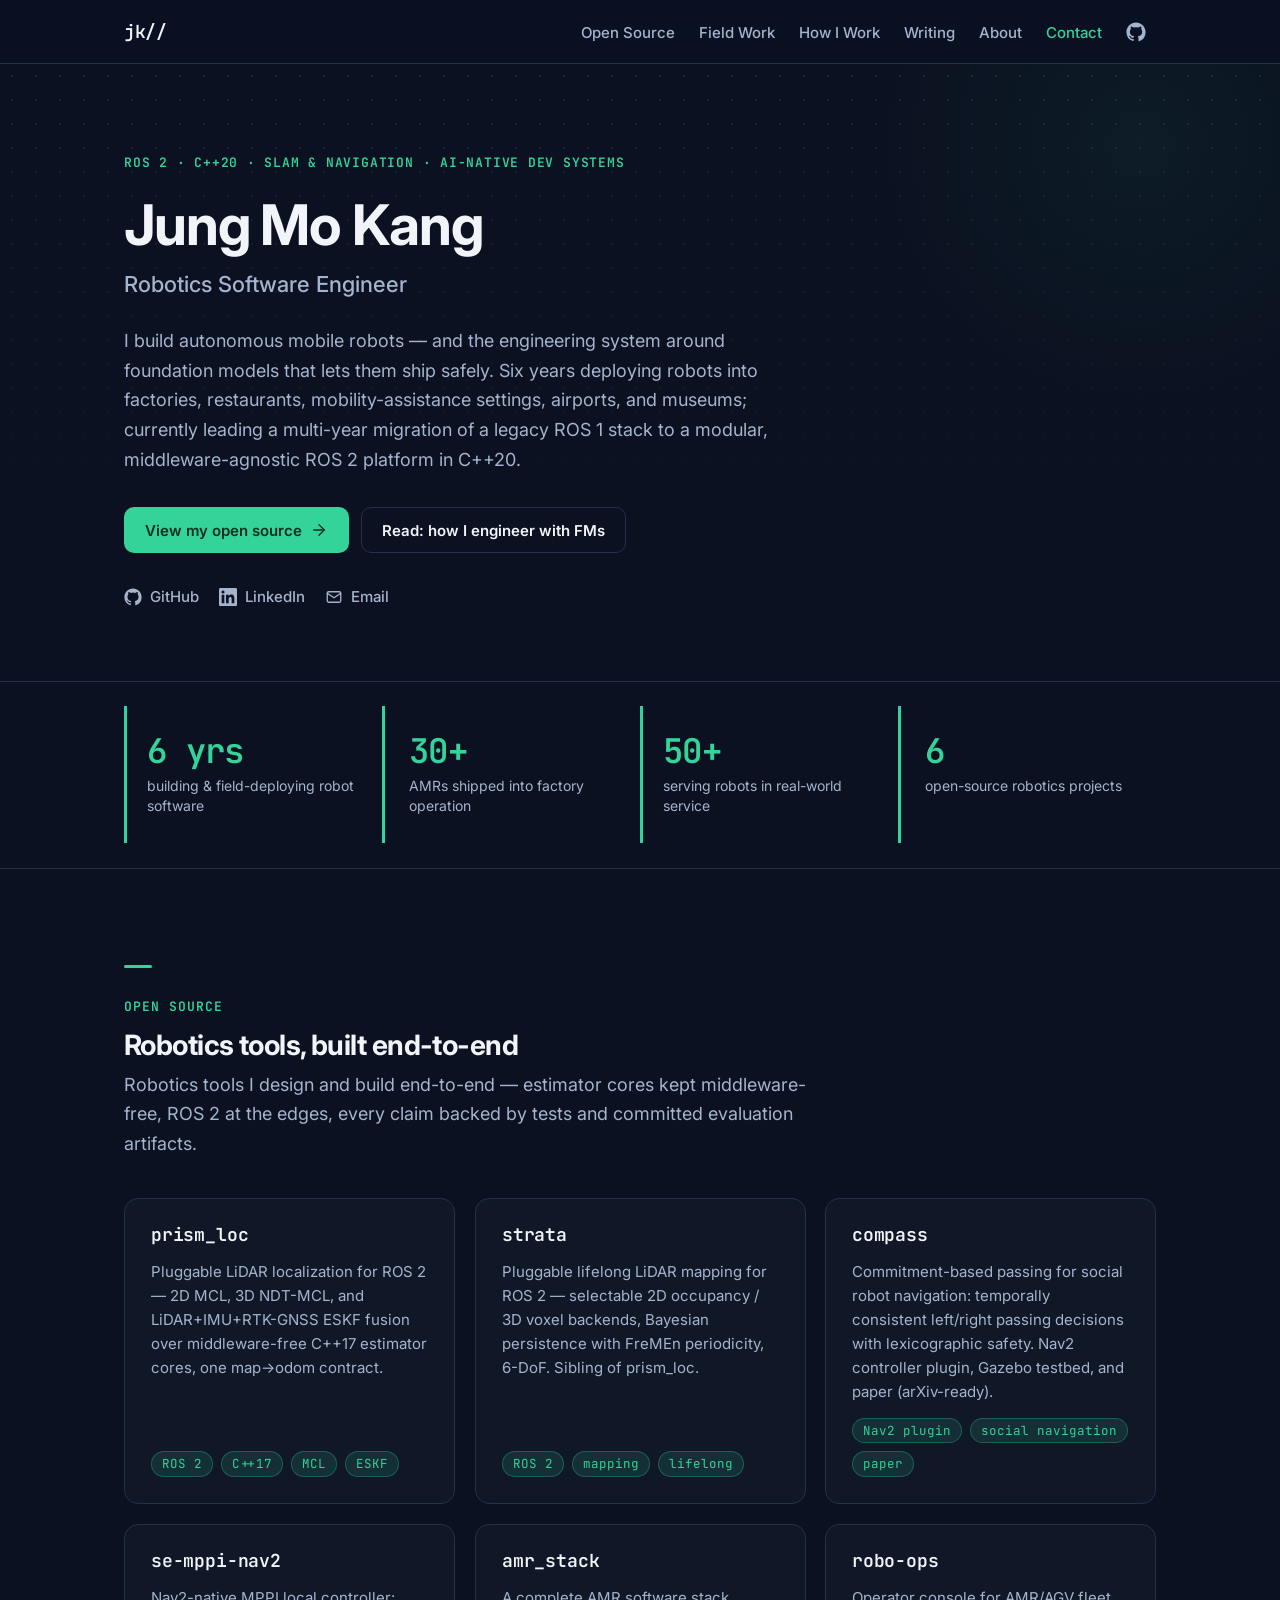
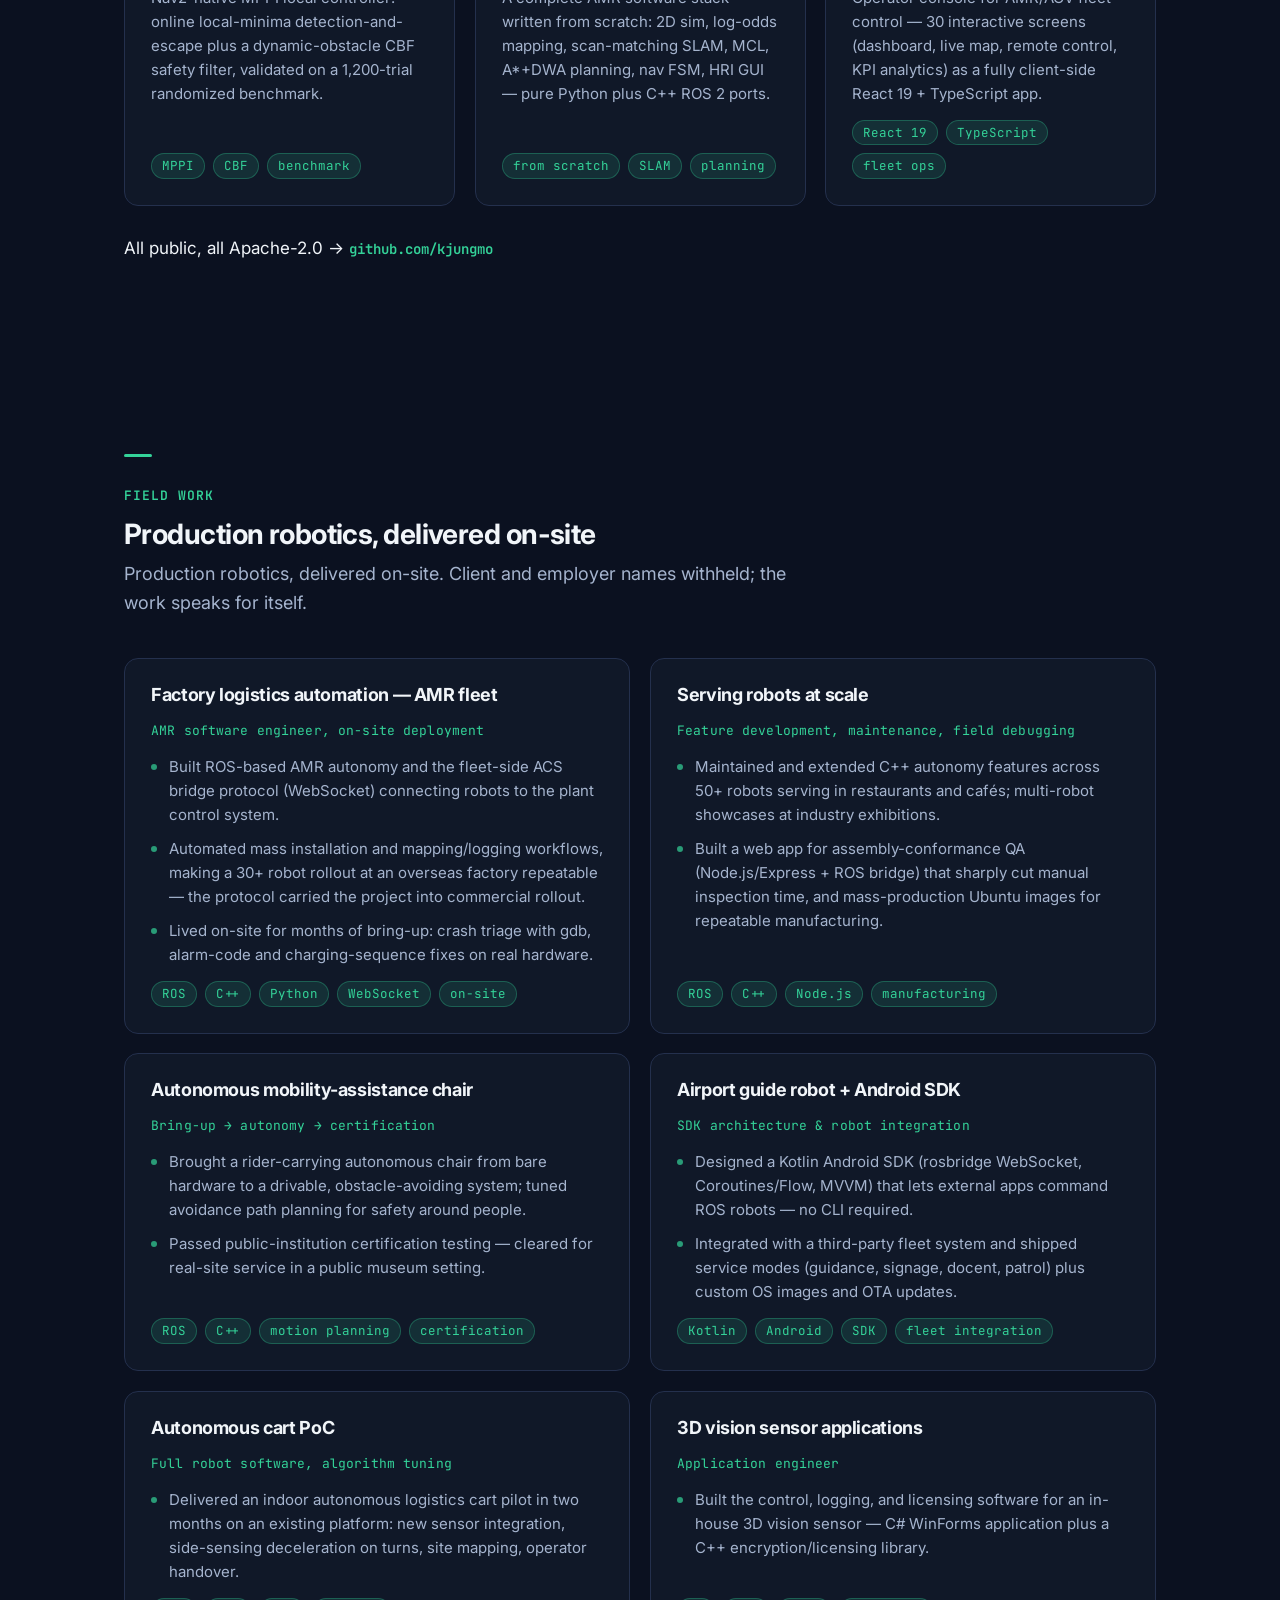
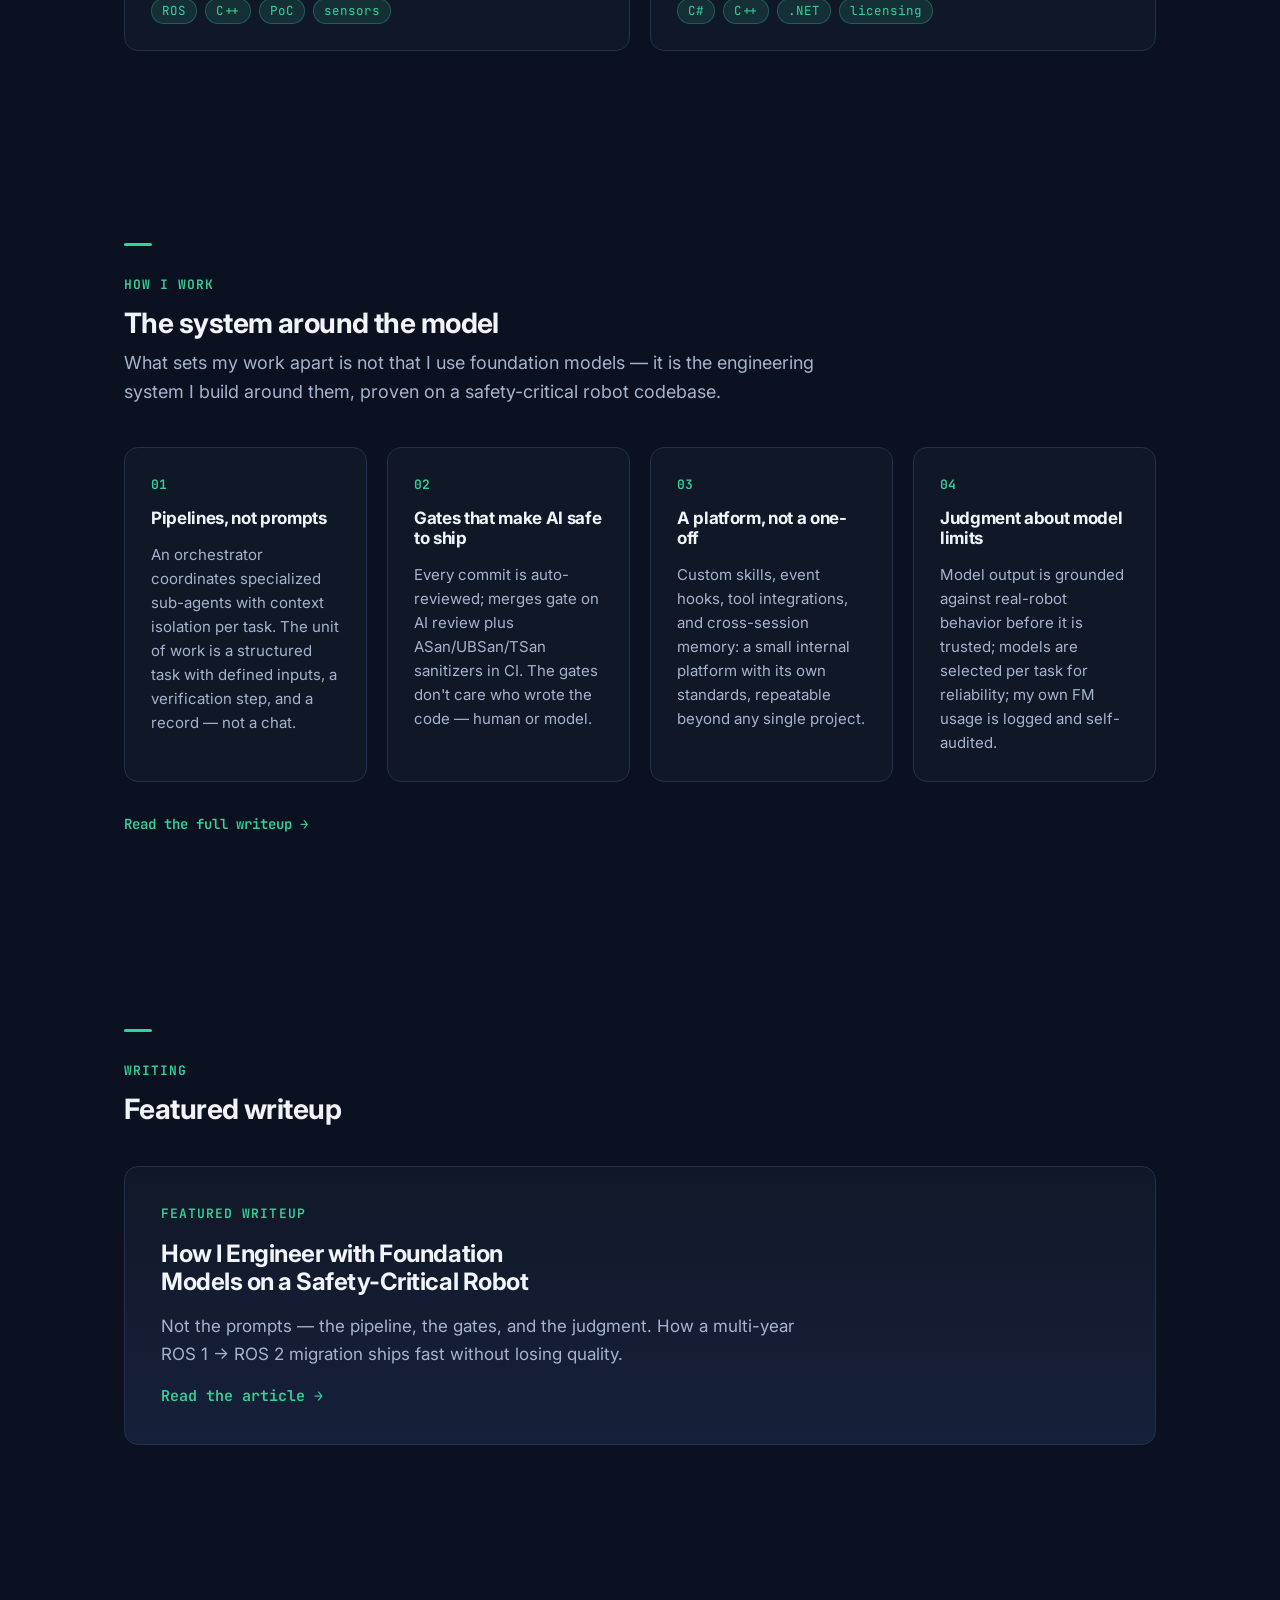
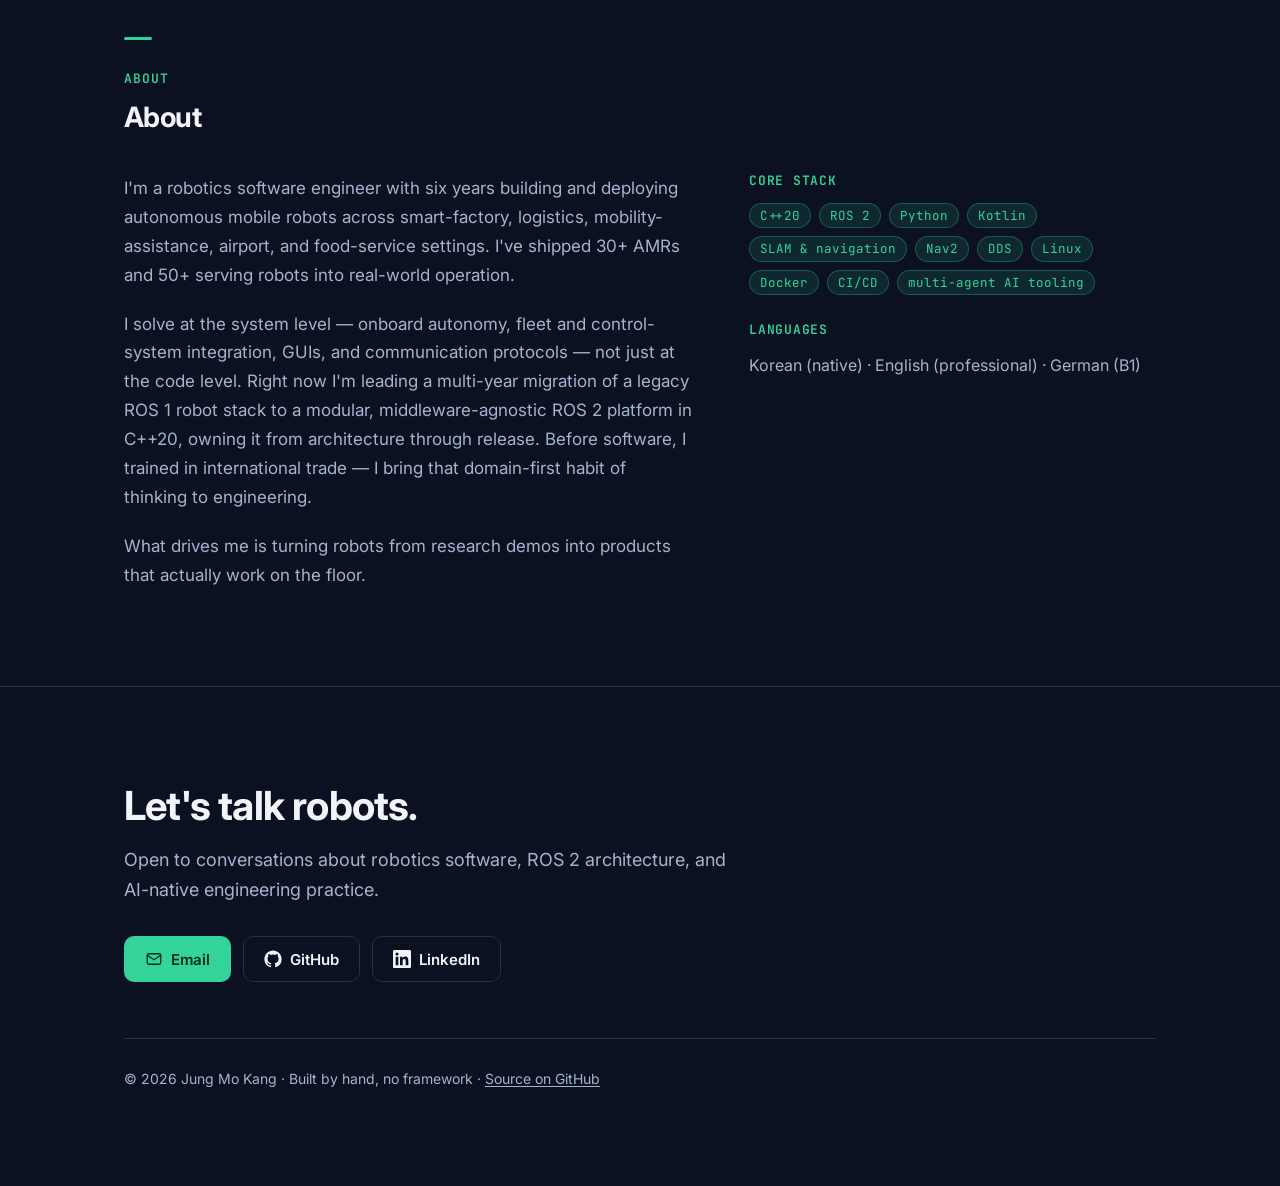
==== index.html @ d6085b74 "Rebuild as personal portfolio: dark single-page site + FM-engineering writeup Replaces the 2020 blog" ====
<!DOCTYPE html>
<html lang="en" class="no-js">
<head>
  <meta charset="utf-8">
  <meta name="viewport" content="width=device-width, initial-scale=1">
  <title>Jung Mo Kang — Robotics Software Engineer</title>
  <meta name="description" content="Robotics software engineer building autonomous mobile robots and the AI-native engineering systems that ship them safely. ROS 2, C++20, SLAM and navigation, open-source robotics.">
  <link rel="canonical" href="https://kjungmo.github.io/">

  <meta property="og:type" content="website">
  <meta property="og:url" content="https://kjungmo.github.io/">
  <meta property="og:title" content="Jung Mo Kang — Robotics Software Engineer">
  <meta property="og:description" content="Robotics software engineer building autonomous mobile robots and the AI-native engineering systems that ship them safely. ROS 2, C++20, SLAM and navigation, open-source robotics.">
  <meta name="twitter:card" content="summary">
  <meta name="twitter:title" content="Jung Mo Kang — Robotics Software Engineer">
  <meta name="twitter:description" content="Robotics software engineer building autonomous mobile robots and the AI-native engineering systems that ship them safely. ROS 2, C++20, SLAM and navigation, open-source robotics.">

  <link rel="icon" href="assets/favicon.svg" type="image/svg+xml">

  <link rel="preconnect" href="https://fonts.googleapis.com">
  <link rel="preconnect" href="https://fonts.gstatic.com" crossorigin>
  <link href="https://fonts.googleapis.com/css2?family=Inter:wght@400;500;600;700&family=JetBrains+Mono:wght@400;600&display=swap" rel="stylesheet">

  <link rel="stylesheet" href="assets/style.css">
  <script>document.documentElement.classList.remove('no-js');</script>
</head>
<body>
  <a class="skip-link" href="#main">Skip to content</a>

  <header class="site-header">
    <div class="container">
      <a class="logo" href="#top" aria-label="Home">jk//</a>
      <nav class="primary-nav" aria-label="Primary">
        <ul class="nav-list">
          <li><a href="#open-source">Open Source</a></li>
          <li><a href="#field-work">Field Work</a></li>
          <li><a href="#how-i-work">How I Work</a></li>
          <li><a href="#writing">Writing</a></li>
          <li><a href="#about">About</a></li>
          <li><a href="#contact">Contact</a></li>
          <li>
            <a class="nav-icon" href="https://github.com/kjungmo" aria-label="GitHub profile">
              <svg viewBox="0 0 24 24" fill="currentColor" aria-hidden="true" focusable="false"><path d="M12 .5C5.73.5.5 5.73.5 12a11.5 11.5 0 0 0 7.86 10.92c.58.11.79-.25.79-.56v-2c-3.2.7-3.88-1.37-3.88-1.37-.53-1.34-1.29-1.7-1.29-1.7-1.05-.72.08-.7.08-.7 1.16.08 1.77 1.19 1.77 1.19 1.03 1.77 2.7 1.26 3.36.96.1-.75.4-1.26.73-1.55-2.55-.29-5.24-1.28-5.24-5.68 0-1.25.45-2.28 1.19-3.08-.12-.29-.52-1.46.11-3.05 0 0 .97-.31 3.18 1.18a11 11 0 0 1 5.79 0c2.2-1.49 3.17-1.18 3.17-1.18.63 1.59.23 2.76.11 3.05.74.8 1.19 1.83 1.19 3.08 0 4.41-2.69 5.38-5.25 5.67.41.36.78 1.06.78 2.14v3.17c0 .31.21.68.8.56A11.5 11.5 0 0 0 23.5 12C23.5 5.73 18.27.5 12 .5Z"/></svg>
            </a>
          </li>
        </ul>
      </nav>
    </div>
  </header>

  <main id="main">
    <span id="top"></span>

    <!-- Hero -->
    <section class="hero" aria-labelledby="hero-h1">
      <div class="container">
        <p class="hero-eyebrow reveal">ROS 2 · C++20 · SLAM &amp; NAVIGATION · AI-NATIVE DEV SYSTEMS</p>
        <h1 id="hero-h1" class="reveal">Jung Mo Kang</h1>
        <p class="role reveal">Robotics Software Engineer</p>
        <p class="lead reveal">I build autonomous mobile robots — and the engineering system around foundation models that lets them ship safely. Six years deploying robots into factories, restaurants, mobility-assistance settings, airports, and museums; currently leading a multi-year migration of a legacy ROS 1 stack to a modular, middleware-agnostic ROS 2 platform in C++20.</p>
        <div class="hero-ctas reveal">
          <a class="btn btn-primary" href="#open-source">
            View my open source
            <svg viewBox="0 0 24 24" fill="none" stroke="currentColor" stroke-width="1.75" stroke-linecap="round" stroke-linejoin="round" aria-hidden="true" focusable="false"><line x1="5" y1="12" x2="19" y2="12"/><polyline points="12 5 19 12 12 19"/></svg>
          </a>
          <a class="btn btn-secondary" href="writing/fm-engineering.html">Read: how I engineer with FMs</a>
        </div>
        <div class="hero-links reveal">
          <a href="https://github.com/kjungmo">
            <svg viewBox="0 0 24 24" fill="currentColor" aria-hidden="true" focusable="false"><path d="M12 .5C5.73.5.5 5.73.5 12a11.5 11.5 0 0 0 7.86 10.92c.58.11.79-.25.79-.56v-2c-3.2.7-3.88-1.37-3.88-1.37-.53-1.34-1.29-1.7-1.29-1.7-1.05-.72.08-.7.08-.7 1.16.08 1.77 1.19 1.77 1.19 1.03 1.77 2.7 1.26 3.36.96.1-.75.4-1.26.73-1.55-2.55-.29-5.24-1.28-5.24-5.68 0-1.25.45-2.28 1.19-3.08-.12-.29-.52-1.46.11-3.05 0 0 .97-.31 3.18 1.18a11 11 0 0 1 5.79 0c2.2-1.49 3.17-1.18 3.17-1.18.63 1.59.23 2.76.11 3.05.74.8 1.19 1.83 1.19 3.08 0 4.41-2.69 5.38-5.25 5.67.41.36.78 1.06.78 2.14v3.17c0 .31.21.68.8.56A11.5 11.5 0 0 0 23.5 12C23.5 5.73 18.27.5 12 .5Z"/></svg>
            <span>GitHub</span>
          </a>
          <a href="https://www.linkedin.com/in/mrkangjmo/">
            <svg viewBox="0 0 24 24" fill="currentColor" aria-hidden="true" focusable="false"><path d="M20.45 20.45h-3.56v-5.57c0-1.33-.03-3.04-1.85-3.04-1.86 0-2.14 1.45-2.14 2.94v5.67H9.34V9h3.42v1.56h.05c.48-.9 1.64-1.85 3.37-1.85 3.6 0 4.27 2.37 4.27 5.46v6.28ZM5.34 7.43a2.07 2.07 0 1 1 0-4.14 2.07 2.07 0 0 1 0 4.14ZM7.12 20.45H3.55V9h3.57v11.45ZM22.22 0H1.77C.8 0 0 .78 0 1.75v20.5C0 23.22.8 24 1.77 24h20.45c.98 0 1.78-.78 1.78-1.75V1.75C24 .78 23.2 0 22.22 0Z"/></svg>
            <span>LinkedIn</span>
          </a>
          <a href="mailto:kangjmo91@gmail.com">
            <svg viewBox="0 0 24 24" fill="none" stroke="currentColor" stroke-width="1.75" stroke-linecap="round" stroke-linejoin="round" aria-hidden="true" focusable="false"><rect x="3" y="5" width="18" height="14" rx="2"/><path d="m3 7 9 6 9-6"/></svg>
            <span>Email</span>
          </a>
        </div>
      </div>
    </section>

    <!-- Stats -->
    <section class="stats" aria-label="At a glance">
      <div class="container">
        <div class="stat reveal">
          <div class="num">6 yrs</div>
          <div class="label">building &amp; field-deploying robot software</div>
        </div>
        <div class="stat reveal">
          <div class="num">30+</div>
          <div class="label">AMRs shipped into factory operation</div>
        </div>
        <div class="stat reveal">
          <div class="num">50+</div>
          <div class="label">serving robots in real-world service</div>
        </div>
        <div class="stat reveal">
          <div class="num">6</div>
          <div class="label">open-source robotics projects</div>
        </div>
      </div>
    </section>

    <!-- Open Source -->
    <section class="section" id="open-source" aria-labelledby="os-title">
      <div class="container">
        <div class="section-head reveal">
          <span class="tick" aria-hidden="true"></span>
          <p class="eyebrow">Open Source</p>
          <h2 class="section-title" id="os-title">Robotics tools, built end-to-end</h2>
          <p class="section-intro">Robotics tools I design and build end-to-end — estimator cores kept middleware-free, ROS 2 at the edges, every claim backed by tests and committed evaluation artifacts.</p>
        </div>

        <div class="grid grid-os">
          <article class="card card-link reveal">
            <h3 class="card-name">prism_loc</h3>
            <p class="card-desc">Pluggable LiDAR localization for ROS 2 — 2D MCL, 3D NDT-MCL, and LiDAR+IMU+RTK-GNSS ESKF fusion over middleware-free C++17 estimator cores, one map→odom contract.</p>
            <div class="card-chips chips">
              <span class="chip">ROS 2</span><span class="chip">C++17</span><span class="chip">MCL</span><span class="chip">ESKF</span>
            </div>
            <a class="stretched" href="https://github.com/kjungmo/prism_loc" aria-label="prism_loc on GitHub"></a>
          </article>

          <article class="card card-link reveal">
            <h3 class="card-name">strata</h3>
            <p class="card-desc">Pluggable lifelong LiDAR mapping for ROS 2 — selectable 2D occupancy / 3D voxel backends, Bayesian persistence with FreMEn periodicity, 6-DoF. Sibling of prism_loc.</p>
            <div class="card-chips chips">
              <span class="chip">ROS 2</span><span class="chip">mapping</span><span class="chip">lifelong</span>
            </div>
            <a class="stretched" href="https://github.com/kjungmo/strata" aria-label="strata on GitHub"></a>
          </article>

          <article class="card card-link reveal">
            <h3 class="card-name">compass</h3>
            <p class="card-desc">Commitment-based passing for social robot navigation: temporally consistent left/right passing decisions with lexicographic safety. Nav2 controller plugin, Gazebo testbed, and paper (arXiv-ready).</p>
            <div class="card-chips chips">
              <span class="chip">Nav2 plugin</span><span class="chip">social navigation</span><span class="chip">paper</span>
            </div>
            <a class="stretched" href="https://github.com/kjungmo/compass" aria-label="compass on GitHub"></a>
          </article>

          <article class="card card-link reveal">
            <h3 class="card-name">se-mppi-nav2</h3>
            <p class="card-desc">Nav2-native MPPI local controller: online local-minima detection-and-escape plus a dynamic-obstacle CBF safety filter, validated on a 1,200-trial randomized benchmark.</p>
            <div class="card-chips chips">
              <span class="chip">MPPI</span><span class="chip">CBF</span><span class="chip">benchmark</span>
            </div>
            <a class="stretched" href="https://github.com/kjungmo/se-mppi-nav2" aria-label="se-mppi-nav2 on GitHub"></a>
          </article>

          <article class="card card-link reveal">
            <h3 class="card-name">amr_stack</h3>
            <p class="card-desc">A complete AMR software stack written from scratch: 2D sim, log-odds mapping, scan-matching SLAM, MCL, A*+DWA planning, nav FSM, HRI GUI — pure Python plus C++ ROS 2 ports.</p>
            <div class="card-chips chips">
              <span class="chip">from scratch</span><span class="chip">SLAM</span><span class="chip">planning</span>
            </div>
            <a class="stretched" href="https://github.com/kjungmo/amr_stack" aria-label="amr_stack on GitHub"></a>
          </article>

          <article class="card card-link reveal">
            <h3 class="card-name">robo-ops</h3>
            <p class="card-desc">Operator console for AMR/AGV fleet control — 30 interactive screens (dashboard, live map, remote control, KPI analytics) as a fully client-side React 19 + TypeScript app.</p>
            <div class="card-chips chips">
              <span class="chip">React 19</span><span class="chip">TypeScript</span><span class="chip">fleet ops</span>
            </div>
            <a class="stretched" href="https://github.com/kjungmo/robo-ops" aria-label="robo-ops on GitHub"></a>
          </article>
        </div>

        <p class="os-footer reveal">All public, all Apache-2.0 → <a href="https://github.com/kjungmo">github.com/kjungmo</a></p>
      </div>
    </section>

    <!-- Field Work -->
    <section class="section" id="field-work" aria-labelledby="fw-title">
      <div class="container">
        <div class="section-head reveal">
          <span class="tick" aria-hidden="true"></span>
          <p class="eyebrow">Field Work</p>
          <h2 class="section-title" id="fw-title">Production robotics, delivered on-site</h2>
          <p class="section-intro">Production robotics, delivered on-site. Client and employer names withheld; the work speaks for itself.</p>
        </div>

        <div class="grid grid-field">
          <article class="card entry reveal">
            <h3 class="entry-title">Factory logistics automation — AMR fleet</h3>
            <p class="entry-role">AMR software engineer, on-site deployment</p>
            <ul class="bullets">
              <li>Built ROS-based AMR autonomy and the fleet-side ACS bridge protocol (WebSocket) connecting robots to the plant control system.</li>
              <li>Automated mass installation and mapping/logging workflows, making a 30+ robot rollout at an overseas factory repeatable — the protocol carried the project into commercial rollout.</li>
              <li>Lived on-site for months of bring-up: crash triage with gdb, alarm-code and charging-sequence fixes on real hardware.</li>
            </ul>
            <div class="card-chips chips">
              <span class="chip">ROS</span><span class="chip">C++</span><span class="chip">Python</span><span class="chip">WebSocket</span><span class="chip">on-site</span>
            </div>
          </article>

          <article class="card entry reveal">
            <h3 class="entry-title">Serving robots at scale</h3>
            <p class="entry-role">Feature development, maintenance, field debugging</p>
            <ul class="bullets">
              <li>Maintained and extended C++ autonomy features across 50+ robots serving in restaurants and cafés; multi-robot showcases at industry exhibitions.</li>
              <li>Built a web app for assembly-conformance QA (Node.js/Express + ROS bridge) that sharply cut manual inspection time, and mass-production Ubuntu images for repeatable manufacturing.</li>
            </ul>
            <div class="card-chips chips">
              <span class="chip">ROS</span><span class="chip">C++</span><span class="chip">Node.js</span><span class="chip">manufacturing</span>
            </div>
          </article>

          <article class="card entry reveal">
            <h3 class="entry-title">Autonomous mobility-assistance chair</h3>
            <p class="entry-role">Bring-up → autonomy → certification</p>
            <ul class="bullets">
              <li>Brought a rider-carrying autonomous chair from bare hardware to a drivable, obstacle-avoiding system; tuned avoidance path planning for safety around people.</li>
              <li>Passed public-institution certification testing — cleared for real-site service in a public museum setting.</li>
            </ul>
            <div class="card-chips chips">
              <span class="chip">ROS</span><span class="chip">C++</span><span class="chip">motion planning</span><span class="chip">certification</span>
            </div>
          </article>

          <article class="card entry reveal">
            <h3 class="entry-title">Airport guide robot + Android SDK</h3>
            <p class="entry-role">SDK architecture &amp; robot integration</p>
            <ul class="bullets">
              <li>Designed a Kotlin Android SDK (rosbridge WebSocket, Coroutines/Flow, MVVM) that lets external apps command ROS robots — no CLI required.</li>
              <li>Integrated with a third-party fleet system and shipped service modes (guidance, signage, docent, patrol) plus custom OS images and OTA updates.</li>
            </ul>
            <div class="card-chips chips">
              <span class="chip">Kotlin</span><span class="chip">Android</span><span class="chip">SDK</span><span class="chip">fleet integration</span>
            </div>
          </article>

          <article class="card entry reveal">
            <h3 class="entry-title">Autonomous cart PoC</h3>
            <p class="entry-role">Full robot software, algorithm tuning</p>
            <ul class="bullets">
              <li>Delivered an indoor autonomous logistics cart pilot in two months on an existing platform: new sensor integration, side-sensing deceleration on turns, site mapping, operator handover.</li>
            </ul>
            <div class="card-chips chips">
              <span class="chip">ROS</span><span class="chip">C++</span><span class="chip">PoC</span><span class="chip">sensors</span>
            </div>
          </article>

          <article class="card entry reveal">
            <h3 class="entry-title">3D vision sensor applications</h3>
            <p class="entry-role">Application engineer</p>
            <ul class="bullets">
              <li>Built the control, logging, and licensing software for an in-house 3D vision sensor — C# WinForms application plus a C++ encryption/licensing library.</li>
            </ul>
            <div class="card-chips chips">
              <span class="chip">C#</span><span class="chip">C++</span><span class="chip">.NET</span><span class="chip">licensing</span>
            </div>
          </article>
        </div>
      </div>
    </section>

    <!-- How I Work -->
    <section class="section" id="how-i-work" aria-labelledby="how-title">
      <div class="container">
        <div class="section-head reveal">
          <span class="tick" aria-hidden="true"></span>
          <p class="eyebrow">How I Work</p>
          <h2 class="section-title" id="how-title">The system around the model</h2>
          <p class="section-intro">What sets my work apart is not that I use foundation models — it is the engineering system I build around them, proven on a safety-critical robot codebase.</p>
        </div>

        <div class="grid grid-how">
          <article class="card how-card reveal">
            <p class="how-num">01</p>
            <h3 class="how-title">Pipelines, not prompts</h3>
            <p class="how-body">An orchestrator coordinates specialized sub-agents with context isolation per task. The unit of work is a structured task with defined inputs, a verification step, and a record — not a chat.</p>
          </article>
          <article class="card how-card reveal">
            <p class="how-num">02</p>
            <h3 class="how-title">Gates that make AI safe to ship</h3>
            <p class="how-body">Every commit is auto-reviewed; merges gate on AI review plus ASan/UBSan/TSan sanitizers in CI. The gates don't care who wrote the code — human or model.</p>
          </article>
          <article class="card how-card reveal">
            <p class="how-num">03</p>
            <h3 class="how-title">A platform, not a one-off</h3>
            <p class="how-body">Custom skills, event hooks, tool integrations, and cross-session memory: a small internal platform with its own standards, repeatable beyond any single project.</p>
          </article>
          <article class="card how-card reveal">
            <p class="how-num">04</p>
            <h3 class="how-title">Judgment about model limits</h3>
            <p class="how-body">Model output is grounded against real-robot behavior before it is trusted; models are selected per task for reliability; my own FM usage is logged and self-audited.</p>
          </article>
        </div>

        <p class="how-footer reveal"><a href="writing/fm-engineering.html">Read the full writeup →</a></p>
      </div>
    </section>

    <!-- Writing -->
    <section class="section" id="writing" aria-labelledby="writing-title">
      <div class="container">
        <div class="section-head reveal">
          <span class="tick" aria-hidden="true"></span>
          <p class="eyebrow">Writing</p>
          <h2 class="section-title" id="writing-title">Featured writeup</h2>
        </div>

        <article class="featured reveal">
          <p class="featured-label">FEATURED WRITEUP</p>
          <h3 class="featured-title">How I Engineer with Foundation Models on a Safety-Critical Robot</h3>
          <p class="featured-dek">Not the prompts — the pipeline, the gates, and the judgment. How a multi-year ROS 1 → ROS 2 migration ships fast without losing quality.</p>
          <a class="featured-cta" href="writing/fm-engineering.html">Read the article →</a>
        </article>
      </div>
    </section>

    <!-- About -->
    <section class="section" id="about" aria-labelledby="about-title">
      <div class="container">
        <div class="section-head reveal">
          <span class="tick" aria-hidden="true"></span>
          <p class="eyebrow">About</p>
          <h2 class="section-title" id="about-title">About</h2>
        </div>

        <div class="about-grid">
          <div class="about-bio reveal">
            <p>I'm a robotics software engineer with six years building and deploying autonomous mobile robots across smart-factory, logistics, mobility-assistance, airport, and food-service settings. I've shipped 30+ AMRs and 50+ serving robots into real-world operation.</p>
            <p>I solve at the system level — onboard autonomy, fleet and control-system integration, GUIs, and communication protocols — not just at the code level. Right now I'm leading a multi-year migration of a legacy ROS 1 robot stack to a modular, middleware-agnostic ROS 2 platform in C++20, owning it from architecture through release. Before software, I trained in international trade — I bring that domain-first habit of thinking to engineering.</p>
            <p>What drives me is turning robots from research demos into products that actually work on the floor.</p>
          </div>
          <div class="about-side reveal">
            <div class="about-block">
              <h3>Core stack</h3>
              <div class="chips">
                <span class="chip">C++20</span><span class="chip">ROS 2</span><span class="chip">Python</span><span class="chip">Kotlin</span><span class="chip">SLAM &amp; navigation</span><span class="chip">Nav2</span><span class="chip">DDS</span><span class="chip">Linux</span><span class="chip">Docker</span><span class="chip">CI/CD</span><span class="chip">multi-agent AI tooling</span>
              </div>
            </div>
            <div class="about-block">
              <h3>Languages</h3>
              <p class="about-langs">Korean (native) · English (professional) · German (B1)</p>
            </div>
          </div>
        </div>
      </div>
    </section>
  </main>

  <!-- Contact / Footer -->
  <footer class="section contact" id="contact" aria-labelledby="contact-title">
    <div class="container">
      <div class="reveal">
        <h2 id="contact-title">Let's talk robots.</h2>
        <p class="contact-line">Open to conversations about robotics software, ROS 2 architecture, and AI-native engineering practice.</p>
        <div class="contact-buttons">
          <a class="btn btn-primary" href="mailto:kangjmo91@gmail.com">
            <svg viewBox="0 0 24 24" fill="none" stroke="currentColor" stroke-width="1.75" stroke-linecap="round" stroke-linejoin="round" aria-hidden="true" focusable="false"><rect x="3" y="5" width="18" height="14" rx="2"/><path d="m3 7 9 6 9-6"/></svg>
            Email
          </a>
          <a class="btn btn-secondary" href="https://github.com/kjungmo">
            <svg viewBox="0 0 24 24" fill="currentColor" aria-hidden="true" focusable="false"><path d="M12 .5C5.73.5.5 5.73.5 12a11.5 11.5 0 0 0 7.86 10.92c.58.11.79-.25.79-.56v-2c-3.2.7-3.88-1.37-3.88-1.37-.53-1.34-1.29-1.7-1.29-1.7-1.05-.72.08-.7.08-.7 1.16.08 1.77 1.19 1.77 1.19 1.03 1.77 2.7 1.26 3.36.96.1-.75.4-1.26.73-1.55-2.55-.29-5.24-1.28-5.24-5.68 0-1.25.45-2.28 1.19-3.08-.12-.29-.52-1.46.11-3.05 0 0 .97-.31 3.18 1.18a11 11 0 0 1 5.79 0c2.2-1.49 3.17-1.18 3.17-1.18.63 1.59.23 2.76.11 3.05.74.8 1.19 1.83 1.19 3.08 0 4.41-2.69 5.38-5.25 5.67.41.36.78 1.06.78 2.14v3.17c0 .31.21.68.8.56A11.5 11.5 0 0 0 23.5 12C23.5 5.73 18.27.5 12 .5Z"/></svg>
            GitHub
          </a>
          <a class="btn btn-secondary" href="https://www.linkedin.com/in/mrkangjmo/">
            <svg viewBox="0 0 24 24" fill="currentColor" aria-hidden="true" focusable="false"><path d="M20.45 20.45h-3.56v-5.57c0-1.33-.03-3.04-1.85-3.04-1.86 0-2.14 1.45-2.14 2.94v5.67H9.34V9h3.42v1.56h.05c.48-.9 1.64-1.85 3.37-1.85 3.6 0 4.27 2.37 4.27 5.46v6.28ZM5.34 7.43a2.07 2.07 0 1 1 0-4.14 2.07 2.07 0 0 1 0 4.14ZM7.12 20.45H3.55V9h3.57v11.45ZM22.22 0H1.77C.8 0 0 .78 0 1.75v20.5C0 23.22.8 24 1.77 24h20.45c.98 0 1.78-.78 1.78-1.75V1.75C24 .78 23.2 0 22.22 0Z"/></svg>
            LinkedIn
          </a>
        </div>
        <p class="smallprint">© 2026 Jung Mo Kang · Built by hand, no framework · <a href="https://github.com/kjungmo/kjungmo.github.io">Source on GitHub</a></p>
      </div>
    </div>
  </footer>

  <script>
    (function () {
      var reduce = window.matchMedia && window.matchMedia('(prefers-reduced-motion: reduce)').matches;
      var els = document.querySelectorAll('.reveal');
      if (reduce || !('IntersectionObserver' in window)) {
        els.forEach(function (el) { el.classList.add('is-visible'); });
      } else {
        var io = new IntersectionObserver(function (entries) {
          entries.forEach(function (e) {
            if (e.isIntersecting) { e.target.classList.add('is-visible'); io.unobserve(e.target); }
          });
        }, { rootMargin: '0px 0px -80px 0px', threshold: 0.1 });
        els.forEach(function (el) { io.observe(el); });
      }

      var navLinks = Array.prototype.slice.call(document.querySelectorAll('.nav-list a[href^="#"]'));
      var sections = navLinks.map(function (a) { return document.getElementById(a.getAttribute('href').slice(1)); });
      if ('IntersectionObserver' in window) {
        var spy = new IntersectionObserver(function (entries) {
          entries.forEach(function (e) {
            if (e.isIntersecting) {
              navLinks.forEach(function (a) { a.removeAttribute('aria-current'); });
              var id = e.target.getAttribute('id');
              var active = navLinks.filter(function (a) { return a.getAttribute('href') === '#' + id; })[0];
              if (active) { active.setAttribute('aria-current', 'true'); }
            }
          });
        }, { rootMargin: '-' + (window.innerHeight >> 1) + 'px 0px -' + (window.innerHeight >> 1) + 'px 0px' });
        sections.forEach(function (s) { if (s) spy.observe(s); });
      }
    })();
  </script>
</body>
</html>
---- assets/style.css ----
/* ==========================================================================
   Jung Mo Kang — Portfolio
   Static HTML + one stylesheet. Dark-only (OLED). 8pt spacing grid.
   ========================================================================== */

:root {
  --bg: #0B1120;          /* page background (near-OLED slate) */
  --surface: #101828;     /* cards */
  --surface-2: #16203A;   /* hover / muted surface */
  --border: #24304D;      /* card & divider borders */
  --text: #F1F5F9;        /* primary text */
  --text-2: #A5B4CE;      /* secondary text */
  --accent: #34D399;      /* green accent */
  --accent-hover: #4ADE9F;   /* brighter accent for button hover */
  --accent-dim: rgba(52, 211, 153, 0.12);  /* chip/badge fills */
  --accent-30: rgba(52, 211, 153, 0.30);   /* chip borders */
  --accent-40: rgba(52, 211, 153, 0.40);   /* card hover border */
  --on-accent: #052E1F;   /* near-black text on green buttons */

  --mono: 'JetBrains Mono', ui-monospace, SFMono-Regular, Menlo, monospace;
  --sans: 'Inter', system-ui, -apple-system, Segoe UI, Roboto, sans-serif;

  --container: 1080px;
  --gutter: 24px;
  --radius: 14px;
  --section-y: 96px;
}

/* ----- Reset / base --------------------------------------------------------*/
*, *::before, *::after { box-sizing: border-box; }

html { -webkit-text-size-adjust: 100%; scroll-behavior: smooth; }

body {
  margin: 0;
  background: var(--bg);
  color: var(--text);
  font-family: var(--sans);
  font-size: 16px;
  line-height: 1.65;
  font-weight: 400;
  -webkit-font-smoothing: antialiased;
  text-rendering: optimizeLegibility;
  overflow-x: hidden;
}

@media (min-width: 1024px) {
  body { font-size: 17px; }
}

img, svg { max-width: 100%; }

h1, h2, h3, h4 {
  line-height: 1.15;
  font-weight: 700;
  letter-spacing: -0.02em;
  margin: 0;
}

p { margin: 0; }

a { color: var(--accent); text-decoration: none; }
a:hover { text-decoration: underline; }

ul { margin: 0; padding: 0; list-style: none; }

/* ----- Focus / a11y --------------------------------------------------------*/
:focus-visible {
  outline: 2px solid var(--accent);
  outline-offset: 2px;
  border-radius: 4px;
}

.skip-link {
  position: absolute;
  left: 8px;
  top: -48px;
  z-index: 1000;
  background: var(--accent);
  color: var(--on-accent);
  font-family: var(--mono);
  font-size: 13px;
  font-weight: 600;
  padding: 8px 16px;
  border-radius: 8px;
  transition: top 150ms ease-out;
}
.skip-link:focus { top: 8px; text-decoration: none; }

/* ----- Layout helpers ------------------------------------------------------*/
.container {
  width: 100%;
  max-width: var(--container);
  margin-inline: auto;
  padding-inline: var(--gutter);
}

.section { padding-block: var(--section-y); }

.section-head { margin-bottom: 40px; }

.eyebrow {
  font-family: var(--mono);
  font-size: 13px;
  font-weight: 600;
  letter-spacing: 0.08em;
  text-transform: uppercase;
  color: var(--accent);
  margin: 0 0 12px;
}

.section-title {
  font-size: 28px;
  margin-bottom: 8px;
}

.section-intro {
  color: var(--text-2);
  font-size: 18px;
  max-width: 64ch;
}

/* Thin accent divider tick */
.tick {
  display: inline-block;
  width: 28px;
  height: 3px;
  background: var(--accent);
  border-radius: 999px;
  margin-bottom: 20px;
}

/* ----- Chips ---------------------------------------------------------------*/
.chips {
  display: flex;
  flex-wrap: wrap;
  gap: 8px;
  margin: 0;
}

.chip {
  font-family: var(--mono);
  font-size: 12.5px;
  line-height: 1.4;
  color: var(--accent);
  background: var(--accent-dim);
  border: 1px solid var(--accent-30);
  border-radius: 999px;
  padding: 3px 10px;
  white-space: nowrap;
}

/* ----- Buttons -------------------------------------------------------------*/
.btn {
  display: inline-flex;
  align-items: center;
  gap: 8px;
  font-family: var(--sans);
  font-size: 15px;
  font-weight: 600;
  line-height: 1;
  padding: 13px 20px;
  border-radius: 10px;
  border: 1px solid transparent;
  cursor: pointer;
  transition: background-color 180ms ease-out, border-color 180ms ease-out,
              transform 180ms ease-out, color 180ms ease-out;
}
.btn:hover { text-decoration: none; }

.btn-primary {
  background: var(--accent);
  color: var(--on-accent);
}
.btn-primary:hover { transform: translateY(-2px); background: var(--accent-hover); }

.btn-secondary {
  background: transparent;
  color: var(--text);
  border-color: var(--border);
}
.btn-secondary:hover {
  transform: translateY(-2px);
  border-color: var(--accent-40);
  color: var(--text);
}

.btn svg { width: 18px; height: 18px; flex: none; }

/* ----- Header --------------------------------------------------------------*/
.site-header {
  position: sticky;
  top: 0;
  z-index: 100;
  height: 64px;
  background: rgba(11, 17, 32, 0.72);
  backdrop-filter: saturate(160%) blur(12px);
  -webkit-backdrop-filter: saturate(160%) blur(12px);
  border-bottom: 1px solid var(--border);
}

.site-header .container {
  height: 64px;
  display: flex;
  align-items: center;
  gap: 24px;
}

.logo {
  font-family: var(--mono);
  font-size: 18px;
  font-weight: 600;
  color: var(--text);
  letter-spacing: -0.02em;
  flex: none;
}
.logo:hover { text-decoration: none; color: var(--accent); }

.primary-nav {
  margin-left: auto;
  min-width: 0;
}

.nav-list {
  display: flex;
  align-items: center;
  gap: 4px;
  overflow-x: auto;
  scrollbar-width: none;
  -ms-overflow-style: none;
}
.nav-list::-webkit-scrollbar { display: none; }

.nav-list a {
  color: var(--text-2);
  font-size: 15px;
  font-weight: 500;
  padding: 8px 10px;
  border-radius: 8px;
  white-space: nowrap;
  transition: color 150ms ease-out, background-color 150ms ease-out;
}
.nav-list a:hover { color: var(--text); text-decoration: none; }
.nav-list a[aria-current="true"] { color: var(--accent); }

.nav-icon {
  display: inline-flex;
  align-items: center;
  justify-content: center;
  width: 40px; height: 40px;
  color: var(--text-2);
  border-radius: 8px;
  flex: none;
}
.nav-icon:hover { color: var(--text); background: var(--surface-2); text-decoration: none; }
.nav-icon svg { width: 20px; height: 20px; }

/* ----- Hero ----------------------------------------------------------------*/
.hero {
  position: relative;
  padding-block: 88px 72px;
  overflow: hidden;
}

.hero::before {
  /* dotted grid */
  content: "";
  position: absolute;
  inset: 0;
  background-image: radial-gradient(rgba(165, 180, 206, 0.35) 1px, transparent 1px);
  background-size: 24px 24px;
  opacity: 0.35;
  mask-image: linear-gradient(to bottom, #000 0%, transparent 80%);
  -webkit-mask-image: linear-gradient(to bottom, #000 0%, transparent 80%);
  z-index: 0;
  pointer-events: none;
}
.hero::after {
  /* soft accent glow, top-right */
  content: "";
  position: absolute;
  top: -180px; right: -120px;
  width: 520px; height: 520px;
  background: radial-gradient(circle, rgba(52, 211, 153, 0.06) 0px, transparent 260px);
  z-index: 0;
  pointer-events: none;
}

.hero .container { position: relative; z-index: 1; }

.hero-eyebrow {
  font-family: var(--mono);
  font-size: 13px;
  font-weight: 600;
  letter-spacing: 0.06em;
  color: var(--accent);
  margin: 0 0 20px;
}

.hero h1 {
  font-size: clamp(34px, 8vw, 56px);
  margin-bottom: 8px;
}

.hero .role {
  font-size: 22px;
  font-weight: 500;
  color: var(--text-2);
  margin-bottom: 24px;
}

.hero .lead {
  font-size: 18px;
  color: var(--text-2);
  max-width: 62ch;
  margin-bottom: 32px;
}

.hero-ctas {
  display: flex;
  flex-wrap: wrap;
  gap: 12px;
  margin-bottom: 32px;
}

.hero-links {
  display: flex;
  flex-wrap: wrap;
  gap: 20px;
}
.hero-links a {
  display: inline-flex;
  align-items: center;
  gap: 8px;
  color: var(--text-2);
  font-size: 15px;
  font-weight: 500;
}
.hero-links a:hover { color: var(--accent); text-decoration: none; }
.hero-links svg { width: 18px; height: 18px; }

/* ----- Stats strip ---------------------------------------------------------*/
.stats {
  border-top: 1px solid var(--border);
  border-bottom: 1px solid var(--border);
}
.stats .container {
  display: grid;
  grid-template-columns: repeat(2, 1fr);
  gap: 0;
  padding-block: 0;
}
.stat {
  padding: 28px 24px;
  border-left: 3px solid var(--accent);
  margin: 24px 0;
}
.stat:nth-child(odd) { padding-left: 20px; }
.stat .num {
  font-family: var(--mono);
  font-size: 34px;
  font-weight: 600;
  color: var(--accent);
  line-height: 1;
  margin-bottom: 8px;
  letter-spacing: -0.02em;
}
.stat .label {
  font-size: 14px;
  color: var(--text-2);
  line-height: 1.4;
}

@media (min-width: 768px) {
  .stats .container { grid-template-columns: repeat(4, 1fr); }
}

/* ----- Card grids ----------------------------------------------------------*/
.grid { display: grid; gap: 20px; }

.grid-os { grid-template-columns: 1fr; }
.grid-field { grid-template-columns: 1fr; }
.grid-how { grid-template-columns: 1fr; }

@media (min-width: 768px) {
  .grid-os { grid-template-columns: repeat(2, 1fr); }
  .grid-field { grid-template-columns: repeat(2, 1fr); }
  .grid-how { grid-template-columns: repeat(2, 1fr); }
}
@media (min-width: 1024px) {
  .grid-os { grid-template-columns: repeat(3, 1fr); }
  .grid-how { grid-template-columns: repeat(4, 1fr); }
}

.card {
  position: relative;
  background: var(--surface);
  border: 1px solid var(--border);
  border-radius: var(--radius);
  padding: 26px;
  transition: border-color 200ms ease-out, transform 200ms ease-out,
              background-color 200ms ease-out;
  display: flex;
  flex-direction: column;
  gap: 14px;
}

/* Open-source card is a whole link (stretched-link) */
.card-link:hover {
  border-color: var(--accent-40);
  transform: translateY(-2px);
  background: var(--surface-2);
}
.card-link:focus-within {
  border-color: var(--accent-40);
}
.card-link .stretched {
  position: absolute;
  inset: 0;
  border-radius: var(--radius);
}

/* Non-link cards (field work, how-i-work) share the hover visual, no pointer */
.entry:hover, .how-card:hover {
  border-color: var(--accent-40);
  transform: translateY(-2px);
}
.card-link .stretched:focus-visible {
  outline: 2px solid var(--accent);
  outline-offset: -2px;
}

.card-name {
  font-family: var(--mono);
  font-size: 18px;
  font-weight: 600;
  color: var(--text);
  letter-spacing: -0.01em;
}
.card-link:hover .card-name { color: var(--accent); }

.card-desc {
  font-size: 15px;
  color: var(--text-2);
  line-height: 1.6;
  margin: 0;
}

.card-chips { margin-top: auto; }

/* Field-work card */
.entry .entry-title {
  font-size: 18px;
  font-weight: 700;
  color: var(--text);
}
.entry .entry-role {
  font-family: var(--mono);
  font-size: 13px;
  color: var(--accent);
  letter-spacing: 0.01em;
}
.entry .bullets {
  display: flex;
  flex-direction: column;
  gap: 10px;
}
.entry .bullets li {
  position: relative;
  padding-left: 18px;
  font-size: 15px;
  color: var(--text-2);
  line-height: 1.6;
}
.entry .bullets li::before {
  content: "";
  position: absolute;
  left: 0; top: 9px;
  width: 6px; height: 6px;
  border-radius: 999px;
  background: var(--accent);
  opacity: 0.7;
}

/* How-I-Work card */
.how-card .how-num {
  font-family: var(--mono);
  font-size: 13px;
  font-weight: 600;
  color: var(--accent);
}
.how-card .how-title {
  font-size: 17px;
  font-weight: 700;
  color: var(--text);
}
.how-card .how-body {
  font-size: 15px;
  color: var(--text-2);
  line-height: 1.6;
}

.how-footer { margin-top: 28px; }
.how-footer a, .os-footer a {
  font-family: var(--mono);
  font-size: 14px;
  font-weight: 600;
}

.os-footer { margin-top: 28px; }

/* ----- Writing featured card ----------------------------------------------*/
.featured {
  background: linear-gradient(180deg, var(--surface) 0%, var(--surface-2) 100%);
  border: 1px solid var(--border);
  border-radius: var(--radius);
  padding: 36px;
  display: flex;
  flex-direction: column;
  gap: 16px;
  transition: border-color 200ms ease-out;
}
.featured:hover { border-color: var(--accent-40); }
.featured .featured-label {
  font-family: var(--mono);
  font-size: 13px;
  font-weight: 600;
  letter-spacing: 0.08em;
  color: var(--accent);
}
.featured .featured-title {
  font-size: 24px;
  color: var(--text);
  max-width: 24ch;
}
.featured .featured-dek {
  font-size: 17px;
  color: var(--text-2);
  max-width: 60ch;
}
.featured .featured-cta {
  font-family: var(--mono);
  font-size: 15px;
  font-weight: 600;
  align-self: flex-start;
}

/* ----- About ---------------------------------------------------------------*/
.about-grid {
  display: grid;
  grid-template-columns: 1fr;
  gap: 40px;
}
@media (min-width: 768px) {
  .about-grid { grid-template-columns: 1.4fr 1fr; gap: 56px; }
}
.about-bio p {
  font-size: 17px;
  color: var(--text-2);
  line-height: 1.7;
  margin-bottom: 20px;
}
.about-bio p:last-child { margin-bottom: 0; }

.about-block { margin-bottom: 28px; }
.about-block:last-child { margin-bottom: 0; }
.about-block h3 {
  font-family: var(--mono);
  font-size: 13px;
  font-weight: 600;
  letter-spacing: 0.06em;
  text-transform: uppercase;
  color: var(--accent);
  margin-bottom: 14px;
}
.about-langs {
  font-size: 16px;
  color: var(--text-2);
  line-height: 1.7;
}

/* ----- Contact / footer ----------------------------------------------------*/
.contact { border-top: 1px solid var(--border); }
.contact h2 {
  font-size: 40px;
  margin-bottom: 16px;
}
.contact .contact-line {
  font-size: 18px;
  color: var(--text-2);
  max-width: 56ch;
  margin-bottom: 32px;
}
.contact-buttons {
  display: flex;
  flex-wrap: wrap;
  gap: 12px;
  margin-bottom: 56px;
}
.smallprint {
  font-size: 14px;
  color: var(--text-2);
  padding-top: 28px;
  border-top: 1px solid var(--border);
}
.smallprint a { color: var(--text-2); text-decoration: underline; text-underline-offset: 2px; }
.smallprint a:hover { color: var(--accent); }

/* ----- Article page --------------------------------------------------------*/
.article-wrap { padding-block: 40px 96px; }

.backlink {
  font-family: var(--mono);
  font-size: 14px;
  font-weight: 600;
  color: var(--text-2);
  display: inline-flex;
  align-items: center;
  gap: 6px;
  margin-bottom: 40px;
}
.backlink:hover { color: var(--accent); text-decoration: none; }

.article {
  max-width: 68ch;
  margin-inline: auto;
}
.article h1 {
  font-size: 34px;
  line-height: 1.2;
  margin-bottom: 16px;
}
.article .dek {
  font-size: 19px;
  font-style: italic;
  color: var(--text-2);
  line-height: 1.6;
  margin-bottom: 24px;
}
.article .byline {
  font-family: var(--mono);
  font-size: 13px;
  color: var(--accent);
  letter-spacing: 0.04em;
  padding-bottom: 24px;
  border-bottom: 1px solid var(--border);
  margin-bottom: 40px;
}
.article hr {
  border: none;
  border-top: 1px solid var(--border);
  margin-block: 40px;
}
.article h2 {
  font-size: 24px;
  line-height: 1.25;
  margin-top: 48px;
  margin-bottom: 16px;
}
.article h2 .h2-num {
  font-family: var(--mono);
  font-size: 15px;
  font-weight: 600;
  color: var(--accent);
  margin-right: 10px;
}
.article p {
  font-size: 17px;
  line-height: 1.7;
  color: var(--text);
  margin-bottom: 20px;
}
.article ul.article-list {
  list-style: none;
  margin: 0 0 20px;
  padding: 0;
  display: flex;
  flex-direction: column;
  gap: 14px;
}
.article ul.article-list > li {
  position: relative;
  padding-left: 20px;
  font-size: 17px;
  line-height: 1.7;
  color: var(--text);
}
.article ul.article-list > li::before {
  content: "";
  position: absolute;
  left: 0; top: 12px;
  width: 6px; height: 6px;
  border-radius: 999px;
  background: var(--accent);
}
.article strong { color: var(--text); font-weight: 700; }

/* Bolded-lesson callouts */
.lesson {
  border-left: 3px solid var(--accent);
  background: var(--accent-dim);
  padding: 16px 20px;
  border-radius: 0 8px 8px 0;
  margin-block: 24px;
  font-size: 17px;
  line-height: 1.6;
  color: var(--text);
}
.lesson strong { color: var(--text); }

.article .article-footnote {
  font-size: 15px;
  font-style: italic;
  color: var(--text-2);
  line-height: 1.7;
}

.article-footer { border-top: 1px solid var(--border); margin-top: 64px; }

/* ----- Reveal animation (JS-driven, reduced-motion-safe) -------------------*/
.reveal {
  opacity: 0;
  transform: translateY(16px);
  transition: opacity 500ms ease-out, transform 500ms ease-out;
  will-change: opacity, transform;
}
.reveal.is-visible {
  opacity: 1;
  transform: none;
}
/* JS-disabled fallback: content is visible by default via .no-js on <html> */
.no-js .reveal { opacity: 1; transform: none; }

/* ----- Responsive tweaks ---------------------------------------------------*/
@media (max-width: 767px) {
  :root { --gutter: 16px; --section-y: 64px; }
  .hero { padding-block: 56px 48px; }
  .hero .role { font-size: 20px; }
  .contact h2 { font-size: 32px; }
  .section-title { font-size: 24px; }
}

/* ----- Reduced motion ------------------------------------------------------*/
@media (prefers-reduced-motion: reduce) {
  html { scroll-behavior: auto; }
  *, *::before, *::after {
    animation-duration: 0.001ms !important;
    animation-iteration-count: 1 !important;
    transition-duration: 0.001ms !important;
  }
  .reveal { opacity: 1; transform: none; }
  .btn:hover, .card-link:hover, .entry:hover, .how-card:hover { transform: none; }
}
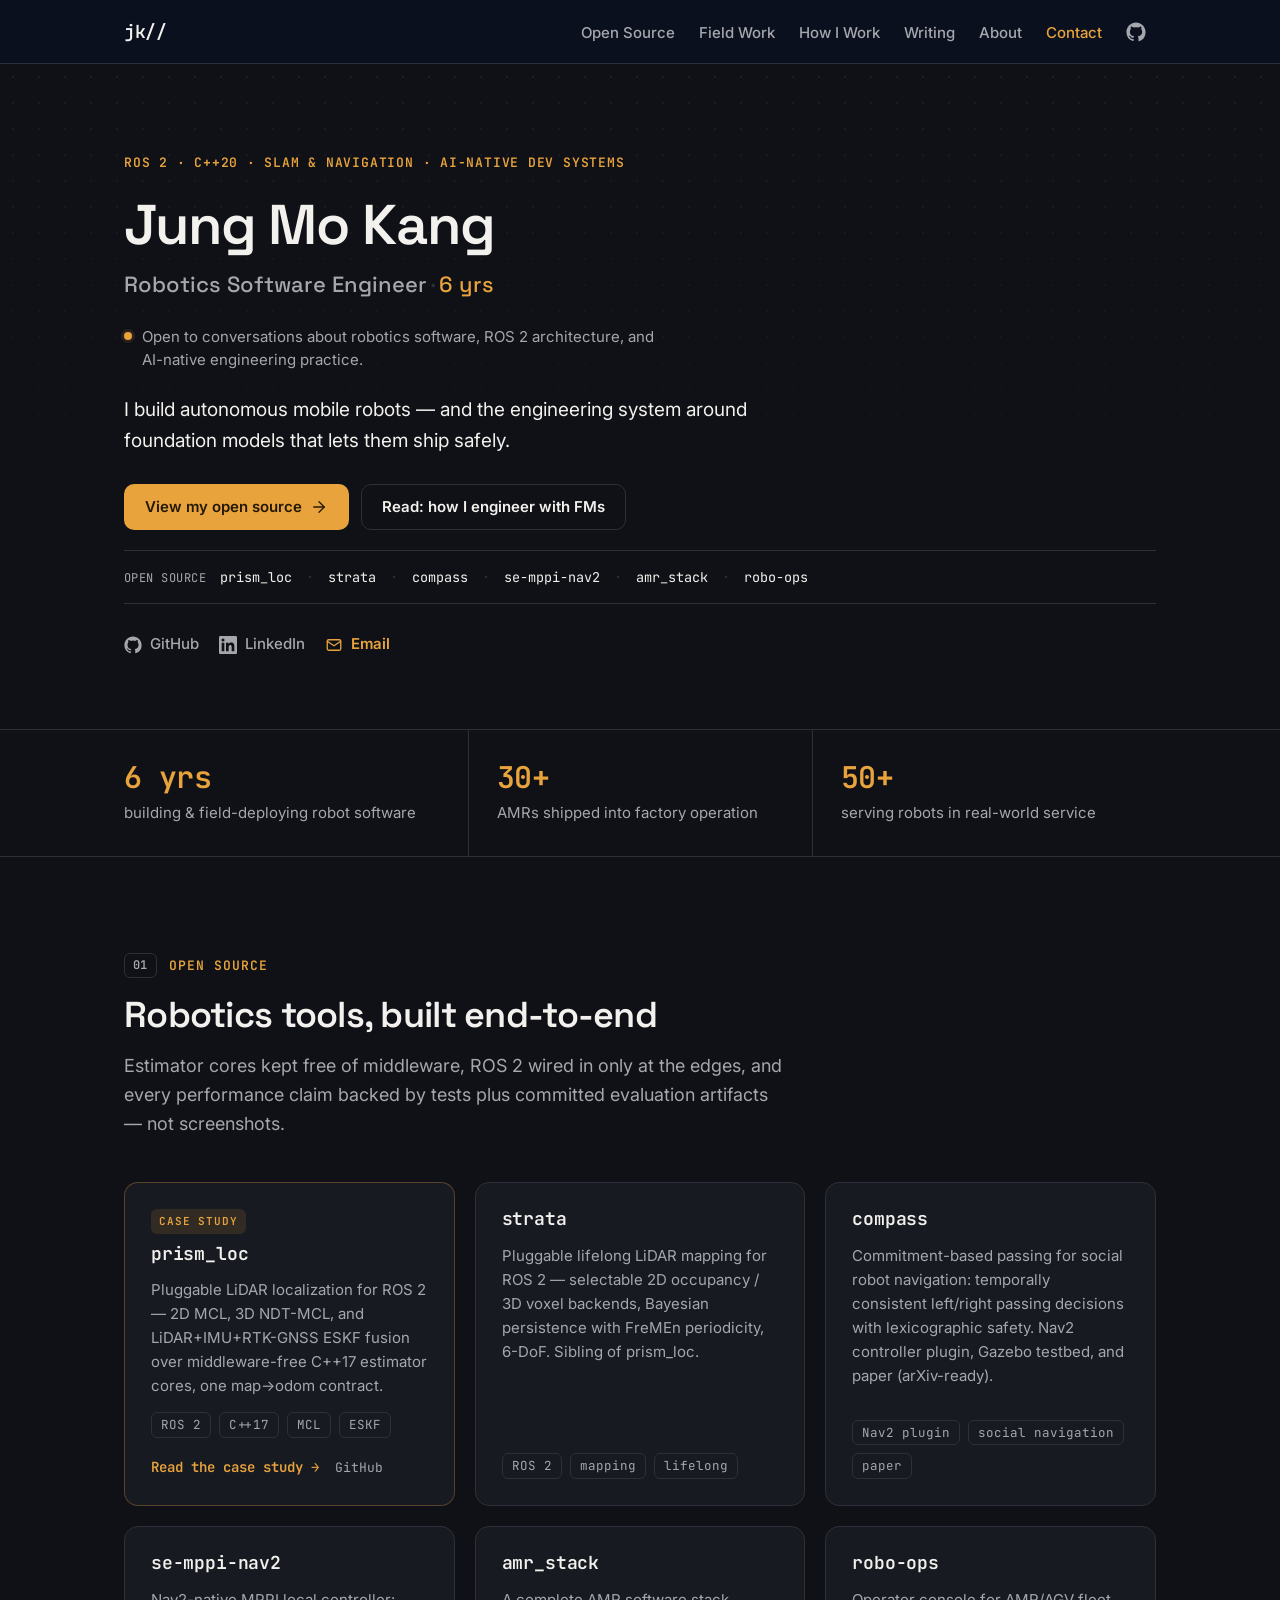
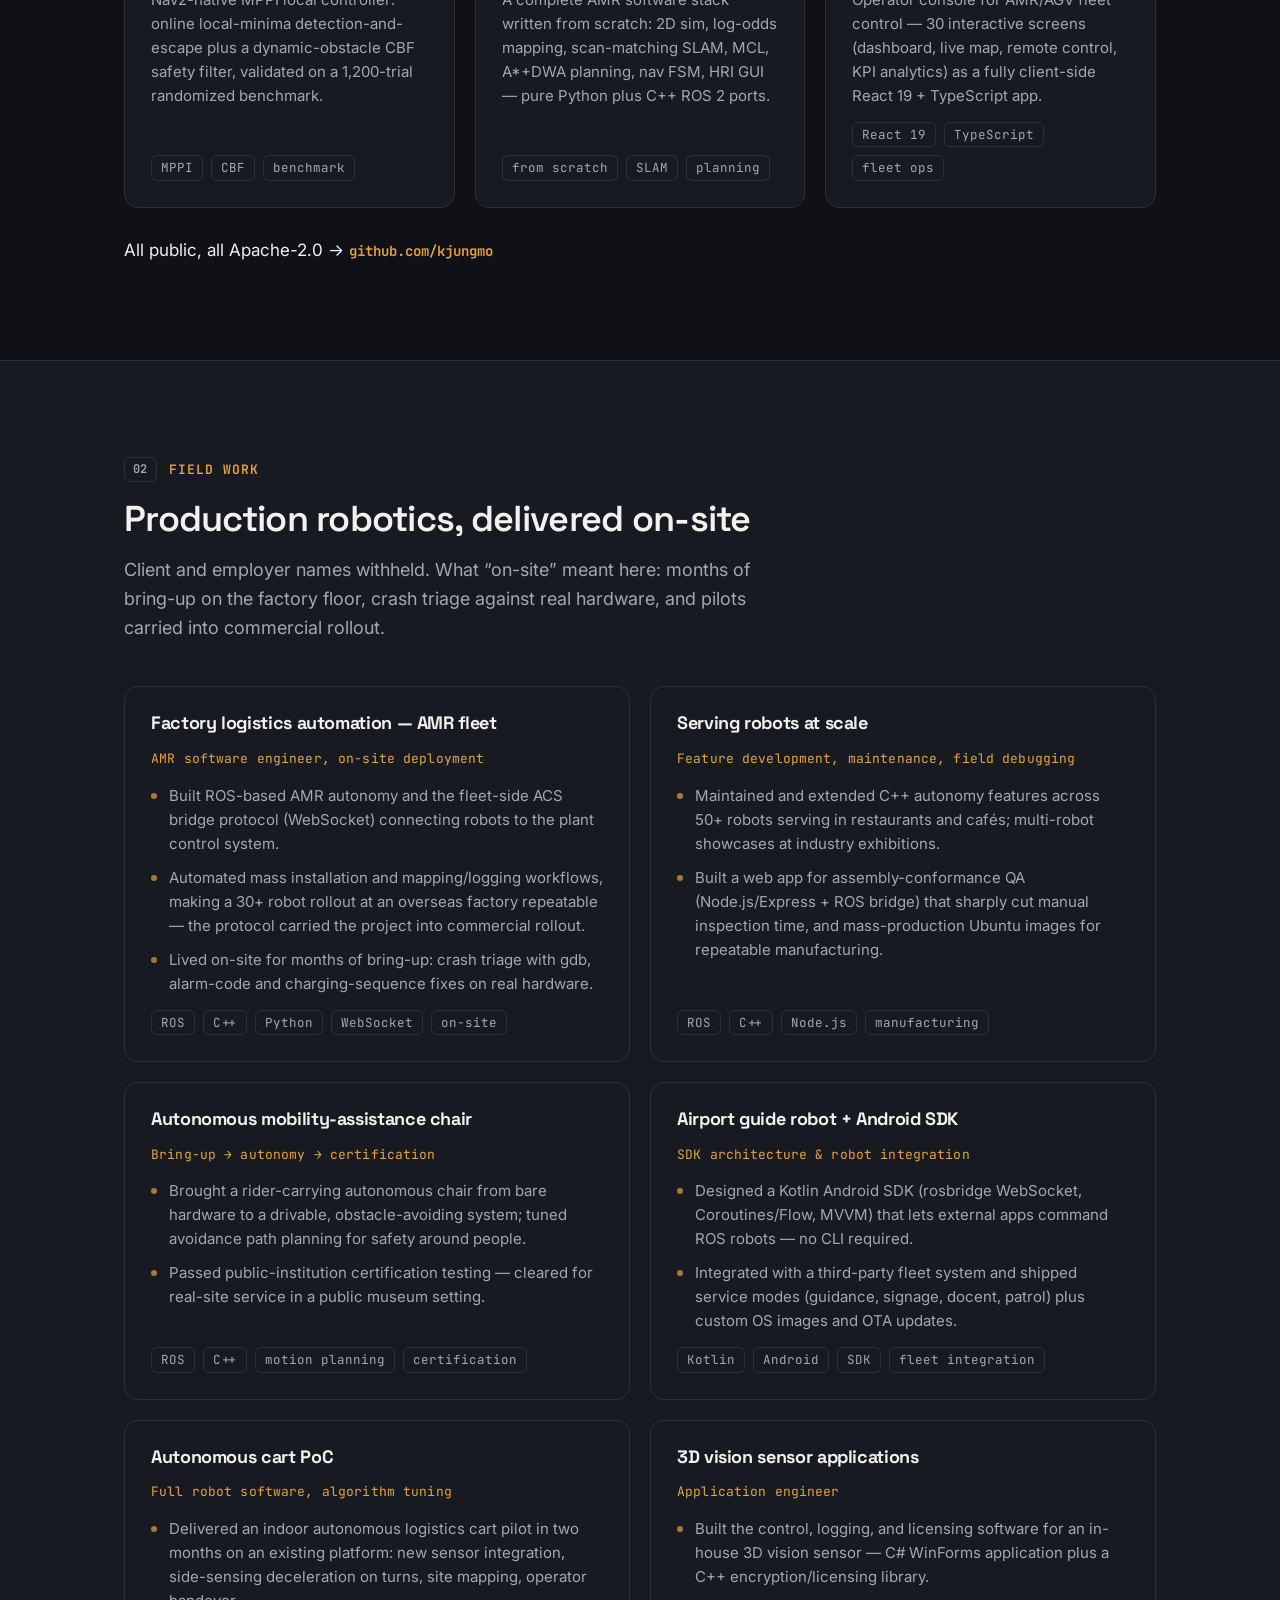
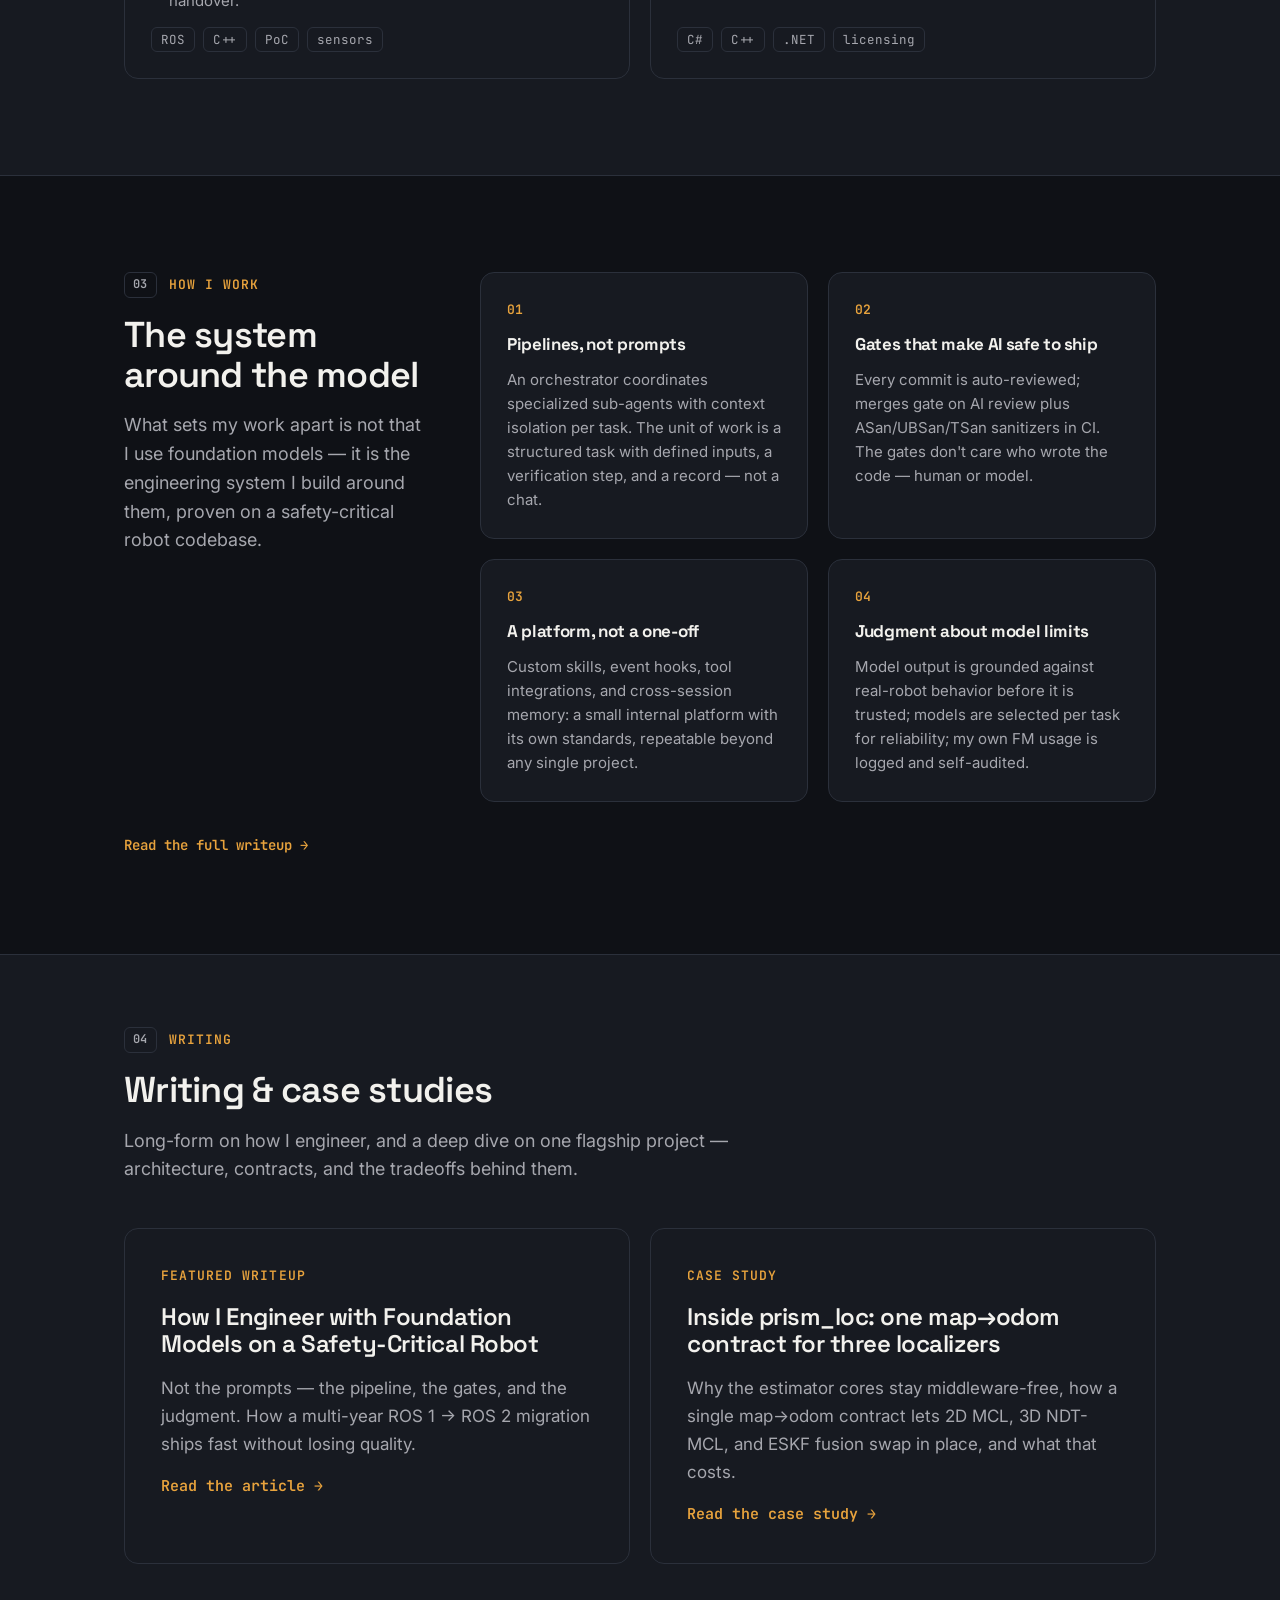
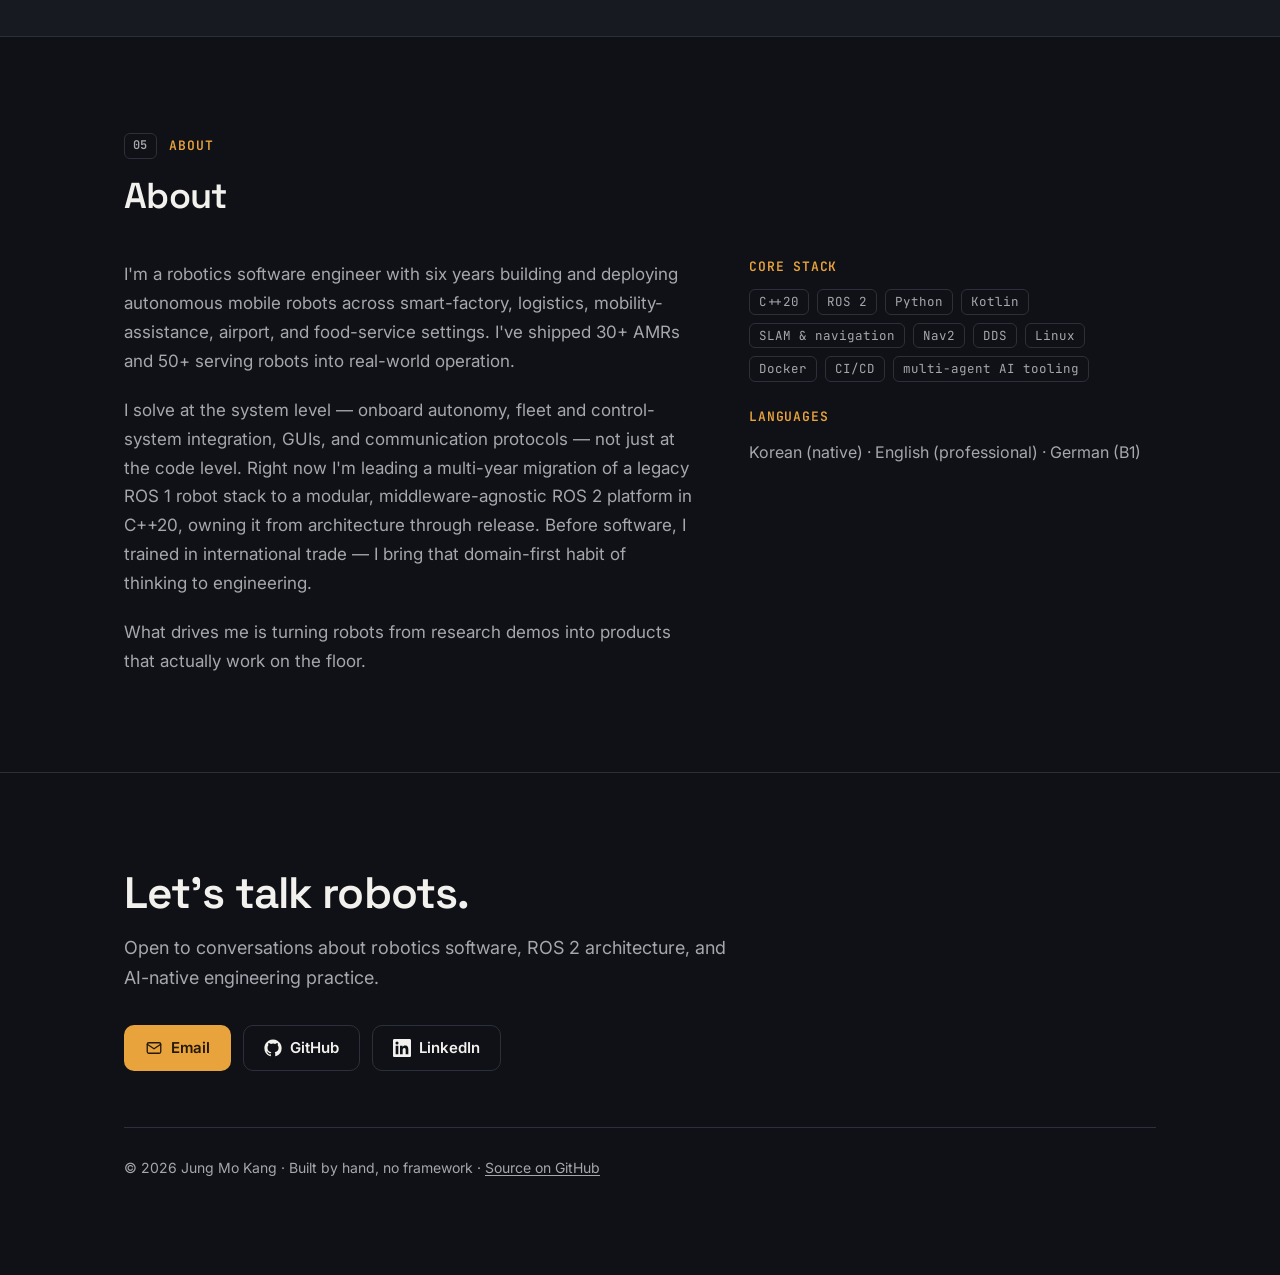
==== commit d8380b62: "Design v2: apply design-director + recruiter-usability review findings - Palette: emerald/slate -> a" ====
--- a/index.html
+++ b/index.html
@@ -19,7 +19,7 @@
 
   <link rel="preconnect" href="https://fonts.googleapis.com">
   <link rel="preconnect" href="https://fonts.gstatic.com" crossorigin>
-  <link href="https://fonts.googleapis.com/css2?family=Inter:wght@400;500;600;700&family=JetBrains+Mono:wght@400;600&display=swap" rel="stylesheet">
+  <link href="https://fonts.googleapis.com/css2?family=Inter:wght@400;500;600;700&family=JetBrains+Mono:wght@400;600&family=Space+Grotesk:wght@500;600;700&display=swap" rel="stylesheet">
 
   <link rel="stylesheet" href="assets/style.css">
   <script>document.documentElement.classList.remove('no-js');</script>
@@ -30,7 +30,11 @@
   <header class="site-header">
     <div class="container">
       <a class="logo" href="#top" aria-label="Home">jk//</a>
-      <nav class="primary-nav" aria-label="Primary">
+      <button class="nav-toggle" type="button" aria-label="Menu" aria-expanded="false" aria-controls="primary-nav">
+        <svg class="icon-open" viewBox="0 0 24 24" fill="none" stroke="currentColor" stroke-width="1.75" stroke-linecap="round" aria-hidden="true" focusable="false"><line x1="4" y1="7" x2="20" y2="7"/><line x1="4" y1="12" x2="20" y2="12"/><line x1="4" y1="17" x2="20" y2="17"/></svg>
+        <svg class="icon-close" viewBox="0 0 24 24" fill="none" stroke="currentColor" stroke-width="1.75" stroke-linecap="round" aria-hidden="true" focusable="false"><line x1="6" y1="6" x2="18" y2="18"/><line x1="18" y1="6" x2="6" y2="18"/></svg>
+      </button>
+      <nav class="primary-nav" id="primary-nav" aria-label="Primary">
         <ul class="nav-list">
           <li><a href="#open-source">Open Source</a></li>
           <li><a href="#field-work">Field Work</a></li>
@@ -56,8 +60,9 @@
       <div class="container">
         <p class="hero-eyebrow reveal">ROS 2 · C++20 · SLAM &amp; NAVIGATION · AI-NATIVE DEV SYSTEMS</p>
         <h1 id="hero-h1" class="reveal">Jung Mo Kang</h1>
-        <p class="role reveal">Robotics Software Engineer</p>
-        <p class="lead reveal">I build autonomous mobile robots — and the engineering system around foundation models that lets them ship safely. Six years deploying robots into factories, restaurants, mobility-assistance settings, airports, and museums; currently leading a multi-year migration of a legacy ROS 1 stack to a modular, middleware-agnostic ROS 2 platform in C++20.</p>
+        <p class="role reveal">Robotics Software Engineer<span class="role-sep">·</span><span class="role-years">6 yrs</span></p>
+        <p class="hero-available reveal"><span class="dot" aria-hidden="true"></span><span>Open to conversations about robotics software, ROS 2 architecture, and AI-native engineering practice.</span></p>
+        <p class="lead reveal">I build autonomous mobile robots — and the engineering system around foundation models that lets them ship safely.</p>
         <div class="hero-ctas reveal">
           <a class="btn btn-primary" href="#open-source">
             View my open source
@@ -65,6 +70,15 @@
           </a>
           <a class="btn btn-secondary" href="writing/fm-engineering.html">Read: how I engineer with FMs</a>
         </div>
+        <div class="proof-strip reveal">
+          <span class="proof-label">Open source</span>
+          <a href="https://github.com/kjungmo/prism_loc">prism_loc</a><span class="proof-sep" aria-hidden="true">·</span>
+          <a href="https://github.com/kjungmo/strata">strata</a><span class="proof-sep" aria-hidden="true">·</span>
+          <a href="https://github.com/kjungmo/compass">compass</a><span class="proof-sep" aria-hidden="true">·</span>
+          <a href="https://github.com/kjungmo/se-mppi-nav2">se-mppi-nav2</a><span class="proof-sep" aria-hidden="true">·</span>
+          <a href="https://github.com/kjungmo/amr_stack">amr_stack</a><span class="proof-sep" aria-hidden="true">·</span>
+          <a href="https://github.com/kjungmo/robo-ops">robo-ops</a>
+        </div>
         <div class="hero-links reveal">
           <a href="https://github.com/kjungmo">
             <svg viewBox="0 0 24 24" fill="currentColor" aria-hidden="true" focusable="false"><path d="M12 .5C5.73.5.5 5.73.5 12a11.5 11.5 0 0 0 7.86 10.92c.58.11.79-.25.79-.56v-2c-3.2.7-3.88-1.37-3.88-1.37-.53-1.34-1.29-1.7-1.29-1.7-1.05-.72.08-.7.08-.7 1.16.08 1.77 1.19 1.77 1.19 1.03 1.77 2.7 1.26 3.36.96.1-.75.4-1.26.73-1.55-2.55-.29-5.24-1.28-5.24-5.68 0-1.25.45-2.28 1.19-3.08-.12-.29-.52-1.46.11-3.05 0 0 .97-.31 3.18 1.18a11 11 0 0 1 5.79 0c2.2-1.49 3.17-1.18 3.17-1.18.63 1.59.23 2.76.11 3.05.74.8 1.19 1.83 1.19 3.08 0 4.41-2.69 5.38-5.25 5.67.41.36.78 1.06.78 2.14v3.17c0 .31.21.68.8.56A11.5 11.5 0 0 0 23.5 12C23.5 5.73 18.27.5 12 .5Z"/></svg>
@@ -74,7 +88,7 @@
             <svg viewBox="0 0 24 24" fill="currentColor" aria-hidden="true" focusable="false"><path d="M20.45 20.45h-3.56v-5.57c0-1.33-.03-3.04-1.85-3.04-1.86 0-2.14 1.45-2.14 2.94v5.67H9.34V9h3.42v1.56h.05c.48-.9 1.64-1.85 3.37-1.85 3.6 0 4.27 2.37 4.27 5.46v6.28ZM5.34 7.43a2.07 2.07 0 1 1 0-4.14 2.07 2.07 0 0 1 0 4.14ZM7.12 20.45H3.55V9h3.57v11.45ZM22.22 0H1.77C.8 0 0 .78 0 1.75v20.5C0 23.22.8 24 1.77 24h20.45c.98 0 1.78-.78 1.78-1.75V1.75C24 .78 23.2 0 22.22 0Z"/></svg>
             <span>LinkedIn</span>
           </a>
-          <a href="mailto:kangjmo91@gmail.com">
+          <a class="hero-email" href="mailto:kangjmo91@gmail.com">
             <svg viewBox="0 0 24 24" fill="none" stroke="currentColor" stroke-width="1.75" stroke-linecap="round" stroke-linejoin="round" aria-hidden="true" focusable="false"><rect x="3" y="5" width="18" height="14" rx="2"/><path d="m3 7 9 6 9-6"/></svg>
             <span>Email</span>
           </a>
@@ -85,22 +99,18 @@
     <!-- Stats -->
     <section class="stats" aria-label="At a glance">
       <div class="container">
-        <div class="stat reveal">
+        <div class="stat">
           <div class="num">6 yrs</div>
           <div class="label">building &amp; field-deploying robot software</div>
         </div>
-        <div class="stat reveal">
+        <div class="stat">
           <div class="num">30+</div>
           <div class="label">AMRs shipped into factory operation</div>
         </div>
-        <div class="stat reveal">
+        <div class="stat">
           <div class="num">50+</div>
           <div class="label">serving robots in real-world service</div>
         </div>
-        <div class="stat reveal">
-          <div class="num">6</div>
-          <div class="label">open-source robotics projects</div>
-        </div>
       </div>
     </section>
 
@@ -108,20 +118,23 @@
     <section class="section" id="open-source" aria-labelledby="os-title">
       <div class="container">
         <div class="section-head reveal">
-          <span class="tick" aria-hidden="true"></span>
-          <p class="eyebrow">Open Source</p>
+          <p class="eyebrow"><span class="eyebrow-num">01</span>Open Source</p>
           <h2 class="section-title" id="os-title">Robotics tools, built end-to-end</h2>
-          <p class="section-intro">Robotics tools I design and build end-to-end — estimator cores kept middleware-free, ROS 2 at the edges, every claim backed by tests and committed evaluation artifacts.</p>
+          <p class="section-intro">Estimator cores kept free of middleware, ROS 2 wired in only at the edges, and every performance claim backed by tests plus committed evaluation artifacts — not screenshots.</p>
         </div>
 
         <div class="grid grid-os">
-          <article class="card card-link reveal">
+          <article class="card card-study reveal">
+            <div class="card-badge">Case study</div>
             <h3 class="card-name">prism_loc</h3>
             <p class="card-desc">Pluggable LiDAR localization for ROS 2 — 2D MCL, 3D NDT-MCL, and LiDAR+IMU+RTK-GNSS ESKF fusion over middleware-free C++17 estimator cores, one map→odom contract.</p>
             <div class="card-chips chips">
               <span class="chip">ROS 2</span><span class="chip">C++17</span><span class="chip">MCL</span><span class="chip">ESKF</span>
             </div>
-            <a class="stretched" href="https://github.com/kjungmo/prism_loc" aria-label="prism_loc on GitHub"></a>
+            <div class="card-actions">
+              <a class="card-action-primary" href="writing/prism-loc-localization.html">Read the case study →</a>
+              <a class="card-action-secondary" href="https://github.com/kjungmo/prism_loc">GitHub</a>
+            </div>
           </article>
 
           <article class="card card-link reveal">
@@ -170,18 +183,17 @@
           </article>
         </div>
 
-        <p class="os-footer reveal">All public, all Apache-2.0 → <a href="https://github.com/kjungmo">github.com/kjungmo</a></p>
+        <p class="os-footer">All public, all Apache-2.0 → <a href="https://github.com/kjungmo">github.com/kjungmo</a></p>
       </div>
     </section>
 
     <!-- Field Work -->
-    <section class="section" id="field-work" aria-labelledby="fw-title">
+    <section class="section section--band" id="field-work" aria-labelledby="fw-title">
       <div class="container">
         <div class="section-head reveal">
-          <span class="tick" aria-hidden="true"></span>
-          <p class="eyebrow">Field Work</p>
+          <p class="eyebrow"><span class="eyebrow-num">02</span>Field Work</p>
           <h2 class="section-title" id="fw-title">Production robotics, delivered on-site</h2>
-          <p class="section-intro">Production robotics, delivered on-site. Client and employer names withheld; the work speaks for itself.</p>
+          <p class="section-intro">Client and employer names withheld. What “on-site” meant here: months of bring-up on the factory floor, crash triage against real hardware, and pilots carried into commercial rollout.</p>
         </div>
 
         <div class="grid grid-field">
@@ -262,9 +274,9 @@
     <!-- How I Work -->
     <section class="section" id="how-i-work" aria-labelledby="how-title">
       <div class="container">
+       <div class="how-layout">
         <div class="section-head reveal">
-          <span class="tick" aria-hidden="true"></span>
-          <p class="eyebrow">How I Work</p>
+          <p class="eyebrow"><span class="eyebrow-num">03</span>How I Work</p>
           <h2 class="section-title" id="how-title">The system around the model</h2>
           <p class="section-intro">What sets my work apart is not that I use foundation models — it is the engineering system I build around them, proven on a safety-critical robot codebase.</p>
         </div>
@@ -291,26 +303,36 @@
             <p class="how-body">Model output is grounded against real-robot behavior before it is trusted; models are selected per task for reliability; my own FM usage is logged and self-audited.</p>
           </article>
         </div>
-
-        <p class="how-footer reveal"><a href="writing/fm-engineering.html">Read the full writeup →</a></p>
+       </div>
+
+        <p class="how-footer"><a href="writing/fm-engineering.html">Read the full writeup →</a></p>
       </div>
     </section>
 
     <!-- Writing -->
-    <section class="section" id="writing" aria-labelledby="writing-title">
+    <section class="section section--band section--tight" id="writing" aria-labelledby="writing-title">
       <div class="container">
         <div class="section-head reveal">
-          <span class="tick" aria-hidden="true"></span>
-          <p class="eyebrow">Writing</p>
-          <h2 class="section-title" id="writing-title">Featured writeup</h2>
-        </div>
-
-        <article class="featured reveal">
-          <p class="featured-label">FEATURED WRITEUP</p>
-          <h3 class="featured-title">How I Engineer with Foundation Models on a Safety-Critical Robot</h3>
-          <p class="featured-dek">Not the prompts — the pipeline, the gates, and the judgment. How a multi-year ROS 1 → ROS 2 migration ships fast without losing quality.</p>
-          <a class="featured-cta" href="writing/fm-engineering.html">Read the article →</a>
-        </article>
+          <p class="eyebrow"><span class="eyebrow-num">04</span>Writing</p>
+          <h2 class="section-title" id="writing-title">Writing &amp; case studies</h2>
+          <p class="section-intro">Long-form on how I engineer, and a deep dive on one flagship project — architecture, contracts, and the tradeoffs behind them.</p>
+        </div>
+
+        <div class="writing-grid">
+          <article class="featured reveal">
+            <p class="featured-label">FEATURED WRITEUP</p>
+            <h3 class="featured-title">How I Engineer with Foundation Models on a Safety-Critical Robot</h3>
+            <p class="featured-dek">Not the prompts — the pipeline, the gates, and the judgment. How a multi-year ROS 1 → ROS 2 migration ships fast without losing quality.</p>
+            <a class="featured-cta" href="writing/fm-engineering.html">Read the article →</a>
+          </article>
+
+          <article class="featured reveal">
+            <p class="featured-label">CASE STUDY</p>
+            <h3 class="featured-title">Inside prism_loc: one map→odom contract for three localizers</h3>
+            <p class="featured-dek">Why the estimator cores stay middleware-free, how a single map→odom contract lets 2D MCL, 3D NDT-MCL, and ESKF fusion swap in place, and what that costs.</p>
+            <a class="featured-cta" href="writing/prism-loc-localization.html">Read the case study →</a>
+          </article>
+        </div>
       </div>
     </section>
 
@@ -318,8 +340,7 @@
     <section class="section" id="about" aria-labelledby="about-title">
       <div class="container">
         <div class="section-head reveal">
-          <span class="tick" aria-hidden="true"></span>
-          <p class="eyebrow">About</p>
+          <p class="eyebrow"><span class="eyebrow-num">05</span>About</p>
           <h2 class="section-title" id="about-title">About</h2>
         </div>
 
@@ -373,6 +394,29 @@
 
   <script>
     (function () {
+      // Mobile nav disclosure
+      var toggle = document.querySelector('.nav-toggle');
+      var nav = document.getElementById('primary-nav');
+      if (toggle && nav) {
+        var closeNav = function () {
+          nav.classList.remove('is-open');
+          toggle.setAttribute('aria-expanded', 'false');
+        };
+        toggle.addEventListener('click', function () {
+          var open = nav.classList.toggle('is-open');
+          toggle.setAttribute('aria-expanded', open ? 'true' : 'false');
+        });
+        nav.addEventListener('click', function (e) {
+          if (e.target.closest('a')) { closeNav(); }
+        });
+        document.addEventListener('keydown', function (e) {
+          if (e.key === 'Escape') { closeNav(); }
+        });
+        document.addEventListener('click', function (e) {
+          if (!nav.contains(e.target) && !toggle.contains(e.target)) { closeNav(); }
+        });
+      }
+
       var reduce = window.matchMedia && window.matchMedia('(prefers-reduced-motion: reduce)').matches;
       var els = document.querySelectorAll('.reveal');
       if (reduce || !('IntersectionObserver' in window)) {
--- a/assets/style.css
+++ b/assets/style.css
@@ -4,21 +4,22 @@
    ========================================================================== */
 
 :root {
-  --bg: #0B1120;          /* page background (near-OLED slate) */
-  --surface: #101828;     /* cards */
-  --surface-2: #16203A;   /* hover / muted surface */
-  --border: #24304D;      /* card & divider borders */
-  --text: #F1F5F9;        /* primary text */
-  --text-2: #A5B4CE;      /* secondary text */
-  --accent: #34D399;      /* green accent */
-  --accent-hover: #4ADE9F;   /* brighter accent for button hover */
-  --accent-dim: rgba(52, 211, 153, 0.12);  /* chip/badge fills */
-  --accent-30: rgba(52, 211, 153, 0.30);   /* chip borders */
-  --accent-40: rgba(52, 211, 153, 0.40);   /* card hover border */
-  --on-accent: #052E1F;   /* near-black text on green buttons */
+  --bg: #0F1116;          /* page background (warm graphite, off pure slate) */
+  --surface: #171A21;     /* cards */
+  --surface-2: #1F232C;   /* hover / muted surface */
+  --border: #2B303B;      /* card & divider borders */
+  --text: #F2F1ED;        /* primary text (warm near-white) */
+  --text-2: #A6A7AE;      /* secondary text */
+  --accent: #E8A33D;      /* signal amber accent */
+  --accent-hover: #F2B75C;   /* brighter accent for button hover */
+  --accent-dim: rgba(232, 163, 61, 0.12);  /* chip/badge fills */
+  --accent-30: rgba(232, 163, 61, 0.30);   /* chip borders */
+  --accent-40: rgba(232, 163, 61, 0.44);   /* card hover border */
+  --on-accent: #241806;   /* near-black text on amber buttons */
 
   --mono: 'JetBrains Mono', ui-monospace, SFMono-Regular, Menlo, monospace;
   --sans: 'Inter', system-ui, -apple-system, Segoe UI, Roboto, sans-serif;
+  --display: 'Space Grotesk', 'Inter', system-ui, sans-serif;
 
   --container: 1080px;
   --gutter: 24px;
@@ -51,8 +52,9 @@
 img, svg { max-width: 100%; }
 
 h1, h2, h3, h4 {
+  font-family: var(--display);
   line-height: 1.15;
-  font-weight: 700;
+  font-weight: 600;
   letter-spacing: -0.02em;
   margin: 0;
 }
@@ -97,37 +99,69 @@
 
 .section { padding-block: var(--section-y); }
 
-.section-head { margin-bottom: 40px; }
+/* Rhythm variation — a subtly recessed full-bleed band breaks the uniform
+   background so sections read as distinct landmarks, not one stamped column. */
+.section--band {
+  background: var(--surface);
+  border-top: 1px solid var(--border);
+  border-bottom: 1px solid var(--border);
+}
+/* Tighter opening for the writing section so spacing is not a constant. */
+.section--tight { padding-block: 72px; }
+
+/* Asymmetric two-column: a lead statement sits beside its card grid. */
+@media (min-width: 900px) {
+  .how-layout {
+    display: grid;
+    grid-template-columns: 300px 1fr;
+    gap: 56px;
+    align-items: start;
+  }
+  .how-layout .section-head {
+    margin-bottom: 0;
+    position: sticky;
+    top: 96px;
+  }
+  .how-layout .grid-how { grid-template-columns: repeat(2, 1fr); }
+}
+
+.section-head { margin-bottom: 44px; }
 
 .eyebrow {
+  display: flex;
+  align-items: center;
+  gap: 12px;
   font-family: var(--mono);
   font-size: 13px;
   font-weight: 600;
   letter-spacing: 0.08em;
   text-transform: uppercase;
   color: var(--accent);
-  margin: 0 0 12px;
+  margin: 0 0 18px;
+}
+
+/* Per-section index number — a landmark that differs section to section,
+   replacing the identical decorative tick. */
+.eyebrow-num {
+  font-size: 12px;
+  color: var(--text-2);
+  padding: 2px 8px;
+  border: 1px solid var(--border);
+  border-radius: 6px;
+  letter-spacing: 0.04em;
 }
 
 .section-title {
-  font-size: 28px;
-  margin-bottom: 8px;
+  font-size: 36px;
+  line-height: 1.1;
+  margin-bottom: 16px;
 }
 
 .section-intro {
   color: var(--text-2);
   font-size: 18px;
-  max-width: 64ch;
-}
-
-/* Thin accent divider tick */
-.tick {
-  display: inline-block;
-  width: 28px;
-  height: 3px;
-  background: var(--accent);
-  border-radius: 999px;
-  margin-bottom: 20px;
+  line-height: 1.6;
+  max-width: 60ch;
 }
 
 /* ----- Chips ---------------------------------------------------------------*/
@@ -142,11 +176,11 @@
   font-family: var(--mono);
   font-size: 12.5px;
   line-height: 1.4;
-  color: var(--accent);
-  background: var(--accent-dim);
-  border: 1px solid var(--accent-30);
-  border-radius: 999px;
-  padding: 3px 10px;
+  color: var(--text-2);
+  background: transparent;
+  border: 1px solid var(--border);
+  border-radius: 6px;
+  padding: 3px 9px;
   white-space: nowrap;
 }
 
@@ -225,11 +259,7 @@
   display: flex;
   align-items: center;
   gap: 4px;
-  overflow-x: auto;
-  scrollbar-width: none;
-  -ms-overflow-style: none;
-}
-.nav-list::-webkit-scrollbar { display: none; }
+}
 
 .nav-list a {
   color: var(--text-2);
@@ -255,6 +285,62 @@
 .nav-icon:hover { color: var(--text); background: var(--surface-2); text-decoration: none; }
 .nav-icon svg { width: 20px; height: 20px; }
 
+/* Hamburger toggle — hidden on desktop, the nav mechanism on mobile. */
+.nav-toggle {
+  display: none;
+  margin-left: auto;
+  align-items: center;
+  justify-content: center;
+  width: 42px; height: 42px;
+  background: transparent;
+  border: 1px solid var(--border);
+  border-radius: 8px;
+  color: var(--text);
+  cursor: pointer;
+}
+.nav-toggle:hover { border-color: var(--accent-40); }
+.nav-toggle svg { width: 22px; height: 22px; }
+.nav-toggle .icon-close { display: none; }
+.nav-toggle[aria-expanded="true"] .icon-open { display: none; }
+.nav-toggle[aria-expanded="true"] .icon-close { display: block; }
+
+@media (max-width: 767px) {
+  .nav-toggle { display: inline-flex; }
+  .primary-nav {
+    position: fixed;
+    left: 0; right: 0;
+    top: 64px;
+    background: rgba(15, 17, 22, 0.96);
+    backdrop-filter: saturate(160%) blur(12px);
+    -webkit-backdrop-filter: saturate(160%) blur(12px);
+    border-bottom: 1px solid var(--border);
+    padding: 8px var(--gutter) 16px;
+    transform: translateY(-8px);
+    opacity: 0;
+    visibility: hidden;
+    transition: opacity 160ms ease-out, transform 160ms ease-out, visibility 160ms;
+  }
+  .primary-nav.is-open {
+    transform: translateY(0);
+    opacity: 1;
+    visibility: visible;
+  }
+  .nav-list {
+    flex-direction: column;
+    align-items: stretch;
+    gap: 2px;
+  }
+  .nav-list li { width: 100%; }
+  .nav-list a {
+    display: block;
+    font-size: 16px;
+    padding: 12px 12px;
+    border-radius: 8px;
+  }
+  .nav-list .nav-icon { width: auto; height: auto; padding: 12px; justify-content: flex-start; gap: 10px; }
+  .nav-list .nav-icon::after { content: "GitHub"; font-size: 16px; font-weight: 500; }
+}
+
 /* ----- Hero ----------------------------------------------------------------*/
 .hero {
   position: relative;
@@ -263,25 +349,15 @@
 }
 
 .hero::before {
-  /* dotted grid */
+  /* dotted grid — neutral, not accent-tinted */
   content: "";
   position: absolute;
   inset: 0;
-  background-image: radial-gradient(rgba(165, 180, 206, 0.35) 1px, transparent 1px);
-  background-size: 24px 24px;
-  opacity: 0.35;
-  mask-image: linear-gradient(to bottom, #000 0%, transparent 80%);
-  -webkit-mask-image: linear-gradient(to bottom, #000 0%, transparent 80%);
-  z-index: 0;
-  pointer-events: none;
-}
-.hero::after {
-  /* soft accent glow, top-right */
-  content: "";
-  position: absolute;
-  top: -180px; right: -120px;
-  width: 520px; height: 520px;
-  background: radial-gradient(circle, rgba(52, 211, 153, 0.06) 0px, transparent 260px);
+  background-image: radial-gradient(rgba(166, 167, 174, 0.28) 1px, transparent 1px);
+  background-size: 26px 26px;
+  opacity: 0.3;
+  mask-image: linear-gradient(to bottom, #000 0%, transparent 78%);
+  -webkit-mask-image: linear-gradient(to bottom, #000 0%, transparent 78%);
   z-index: 0;
   pointer-events: none;
 }
@@ -303,25 +379,79 @@
 }
 
 .hero .role {
+  font-family: var(--display);
   font-size: 22px;
   font-weight: 500;
   color: var(--text-2);
+  margin-bottom: 20px;
+}
+.hero .role .role-sep { color: var(--border); margin: 0 4px; }
+.hero .role .role-years { color: var(--accent); }
+
+/* Seeking-intent / availability line */
+.hero-available {
+  display: inline-flex;
+  align-items: baseline;
+  gap: 10px;
+  font-size: 15px;
+  color: var(--text-2);
   margin-bottom: 24px;
+  max-width: 60ch;
+  line-height: 1.5;
+}
+.hero-available .dot {
+  position: relative;
+  top: -2px;
+  flex: none;
+  width: 8px; height: 8px;
+  border-radius: 999px;
+  background: var(--accent);
+  box-shadow: 0 0 0 3px var(--accent-dim);
 }
 
 .hero .lead {
-  font-size: 18px;
-  color: var(--text-2);
-  max-width: 62ch;
-  margin-bottom: 32px;
+  font-size: 19px;
+  color: var(--text);
+  max-width: 54ch;
+  line-height: 1.6;
+  margin-bottom: 28px;
 }
 
 .hero-ctas {
   display: flex;
   flex-wrap: wrap;
   gap: 12px;
-  margin-bottom: 32px;
-}
+  margin-bottom: 20px;
+}
+
+/* Proof strip — project names visible before any scroll */
+.proof-strip {
+  display: flex;
+  flex-wrap: wrap;
+  align-items: baseline;
+  gap: 6px 12px;
+  font-family: var(--mono);
+  font-size: 13.5px;
+  color: var(--text-2);
+  padding: 14px 0;
+  border-top: 1px solid var(--border);
+  border-bottom: 1px solid var(--border);
+  margin-bottom: 28px;
+}
+.proof-strip .proof-label {
+  color: var(--text-2);
+  letter-spacing: 0.04em;
+  text-transform: uppercase;
+  font-size: 12px;
+}
+.proof-strip a {
+  color: var(--text);
+  padding: 1px 2px;
+  border-radius: 4px;
+  transition: color 150ms ease-out;
+}
+.proof-strip a:hover { color: var(--accent); text-decoration: none; }
+.proof-strip .proof-sep { color: var(--border); }
 
 .hero-links {
   display: flex;
@@ -338,6 +468,9 @@
 }
 .hero-links a:hover { color: var(--accent); text-decoration: none; }
 .hero-links svg { width: 18px; height: 18px; }
+/* Email as the emphasized contact action in the hero */
+.hero-links a.hero-email { color: var(--accent); font-weight: 600; }
+.hero-links a.hero-email:hover { color: var(--accent-hover); }
 
 /* ----- Stats strip ---------------------------------------------------------*/
 .stats {
@@ -346,33 +479,46 @@
 }
 .stats .container {
   display: grid;
-  grid-template-columns: repeat(2, 1fr);
+  grid-template-columns: 1fr;
   gap: 0;
   padding-block: 0;
 }
 .stat {
-  padding: 28px 24px;
-  border-left: 3px solid var(--accent);
-  margin: 24px 0;
-}
-.stat:nth-child(odd) { padding-left: 20px; }
+  padding: 24px 0;
+  display: flex;
+  align-items: baseline;
+  gap: 16px;
+}
+.stat + .stat { border-top: 1px solid var(--border); }
 .stat .num {
   font-family: var(--mono);
-  font-size: 34px;
+  font-size: 30px;
   font-weight: 600;
   color: var(--accent);
   line-height: 1;
-  margin-bottom: 8px;
   letter-spacing: -0.02em;
+  flex: none;
+  min-width: 2.6em;
 }
 .stat .label {
-  font-size: 14px;
-  color: var(--text-2);
-  line-height: 1.4;
+  font-size: 15px;
+  color: var(--text-2);
+  line-height: 1.45;
 }
 
 @media (min-width: 768px) {
-  .stats .container { grid-template-columns: repeat(4, 1fr); }
+  .stats .container { grid-template-columns: repeat(3, 1fr); }
+  .stat {
+    flex-direction: column;
+    gap: 10px;
+    padding: 32px 28px 32px 0;
+  }
+  .stat + .stat {
+    border-top: none;
+    border-left: 1px solid var(--border);
+    padding-left: 28px;
+  }
+  .stat .num { min-width: 0; }
 }
 
 /* ----- Card grids ----------------------------------------------------------*/
@@ -420,11 +566,8 @@
   border-radius: var(--radius);
 }
 
-/* Non-link cards (field work, how-i-work) share the hover visual, no pointer */
-.entry:hover, .how-card:hover {
-  border-color: var(--accent-40);
-  transform: translateY(-2px);
-}
+/* Field-work and how-i-work cards do not navigate — no hover lift/glow,
+   so motion-on-hover stays reserved for genuinely clickable cards. */
 .card-link .stretched:focus-visible {
   outline: 2px solid var(--accent);
   outline-offset: -2px;
@@ -438,6 +581,42 @@
   letter-spacing: -0.01em;
 }
 .card-link:hover .card-name { color: var(--accent); }
+
+/* Case-study card — has its own explicit links, so no stretched-link. */
+.card-study { border-color: var(--accent-30); }
+.card-badge {
+  align-self: flex-start;
+  font-family: var(--mono);
+  font-size: 11px;
+  font-weight: 600;
+  letter-spacing: 0.08em;
+  text-transform: uppercase;
+  color: var(--accent);
+  background: var(--accent-dim);
+  border-radius: 6px;
+  padding: 3px 8px;
+  margin-bottom: -4px;
+}
+.card-study .card-chips { margin-top: 0; }
+.card-actions {
+  display: flex;
+  align-items: baseline;
+  gap: 16px;
+  margin-top: auto;
+  padding-top: 4px;
+}
+.card-action-primary {
+  font-family: var(--mono);
+  font-size: 14px;
+  font-weight: 600;
+  color: var(--accent);
+}
+.card-action-secondary {
+  font-family: var(--mono);
+  font-size: 13px;
+  color: var(--text-2);
+}
+.card-action-secondary:hover { color: var(--text); text-decoration: none; }
 
 .card-desc {
   font-size: 15px;
@@ -510,8 +689,16 @@
 .os-footer { margin-top: 28px; }
 
 /* ----- Writing featured card ----------------------------------------------*/
+.writing-grid {
+  display: grid;
+  grid-template-columns: 1fr;
+  gap: 20px;
+}
+@media (min-width: 768px) {
+  .writing-grid { grid-template-columns: repeat(2, 1fr); }
+}
 .featured {
-  background: linear-gradient(180deg, var(--surface) 0%, var(--surface-2) 100%);
+  background: var(--surface);
   border: 1px solid var(--border);
   border-radius: var(--radius);
   padding: 36px;
@@ -582,7 +769,8 @@
 /* ----- Contact / footer ----------------------------------------------------*/
 .contact { border-top: 1px solid var(--border); }
 .contact h2 {
-  font-size: 40px;
+  font-size: 44px;
+  line-height: 1.1;
   margin-bottom: 16px;
 }
 .contact .contact-line {
@@ -638,6 +826,10 @@
   margin-bottom: 24px;
 }
 .article .byline {
+  display: flex;
+  flex-wrap: wrap;
+  align-items: center;
+  gap: 10px;
   font-family: var(--mono);
   font-size: 13px;
   color: var(--accent);
@@ -646,6 +838,28 @@
   border-bottom: 1px solid var(--border);
   margin-bottom: 40px;
 }
+.article .byline .byline-meta { color: var(--text-2); }
+.article .byline .byline-sep { color: var(--border); }
+
+/* Article footer: back-to-writing / continue link row */
+.article-nav {
+  max-width: 68ch;
+  margin: 48px auto 0;
+  padding-top: 28px;
+  border-top: 1px solid var(--border);
+}
+.article-nav a {
+  font-family: var(--mono);
+  font-size: 14px;
+  font-weight: 600;
+  display: inline-block;
+}
+.article-nav a + br + a {
+  color: var(--text-2);
+  font-weight: 400;
+  margin-top: 12px;
+}
+.article-nav a + br + a:hover { color: var(--accent); }
 .article hr {
   border: none;
   border-top: 1px solid var(--border);
@@ -722,22 +936,32 @@
   opacity: 0;
   transform: translateY(16px);
   transition: opacity 500ms ease-out, transform 500ms ease-out;
-  will-change: opacity, transform;
 }
 .reveal.is-visible {
   opacity: 1;
   transform: none;
-}
+  will-change: auto;   /* release the compositor layer once settled */
+}
+
+/* Intra-grid stagger: cards in a grid resolve in sequence, not as one slab. */
+.grid .reveal:nth-child(2) { transition-delay: 70ms; }
+.grid .reveal:nth-child(3) { transition-delay: 140ms; }
+.grid .reveal:nth-child(4) { transition-delay: 210ms; }
+.grid .reveal:nth-child(5) { transition-delay: 280ms; }
+.grid .reveal:nth-child(6) { transition-delay: 350ms; }
+
 /* JS-disabled fallback: content is visible by default via .no-js on <html> */
 .no-js .reveal { opacity: 1; transform: none; }
 
 /* ----- Responsive tweaks ---------------------------------------------------*/
 @media (max-width: 767px) {
   :root { --gutter: 16px; --section-y: 64px; }
-  .hero { padding-block: 56px 48px; }
-  .hero .role { font-size: 20px; }
-  .contact h2 { font-size: 32px; }
-  .section-title { font-size: 24px; }
+  .hero { padding-block: 40px 44px; }
+  .hero .role { font-size: 19px; }
+  .hero .lead { font-size: 17px; }
+  .contact h2 { font-size: 34px; }
+  .section-title { font-size: 27px; }
+  .section--tight { padding-block: 56px; }
 }
 
 /* ----- Reduced motion ------------------------------------------------------*/
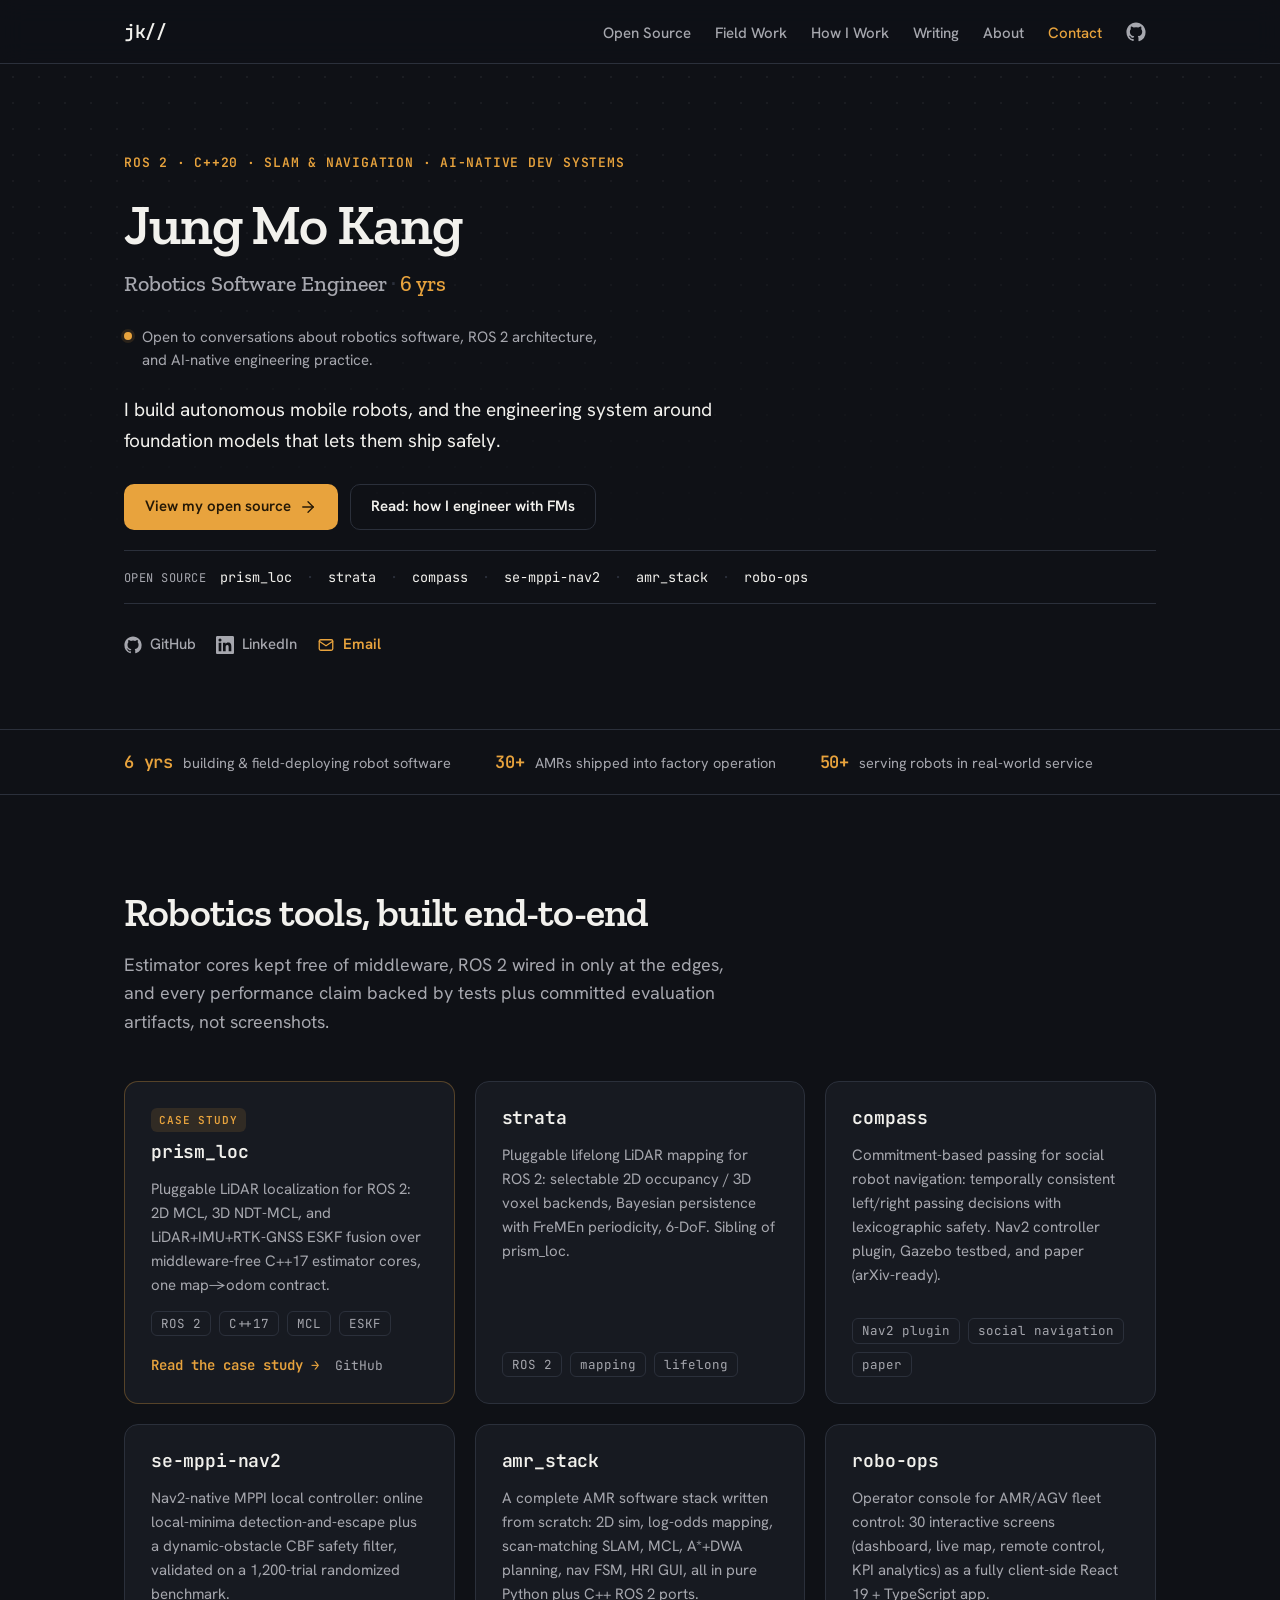
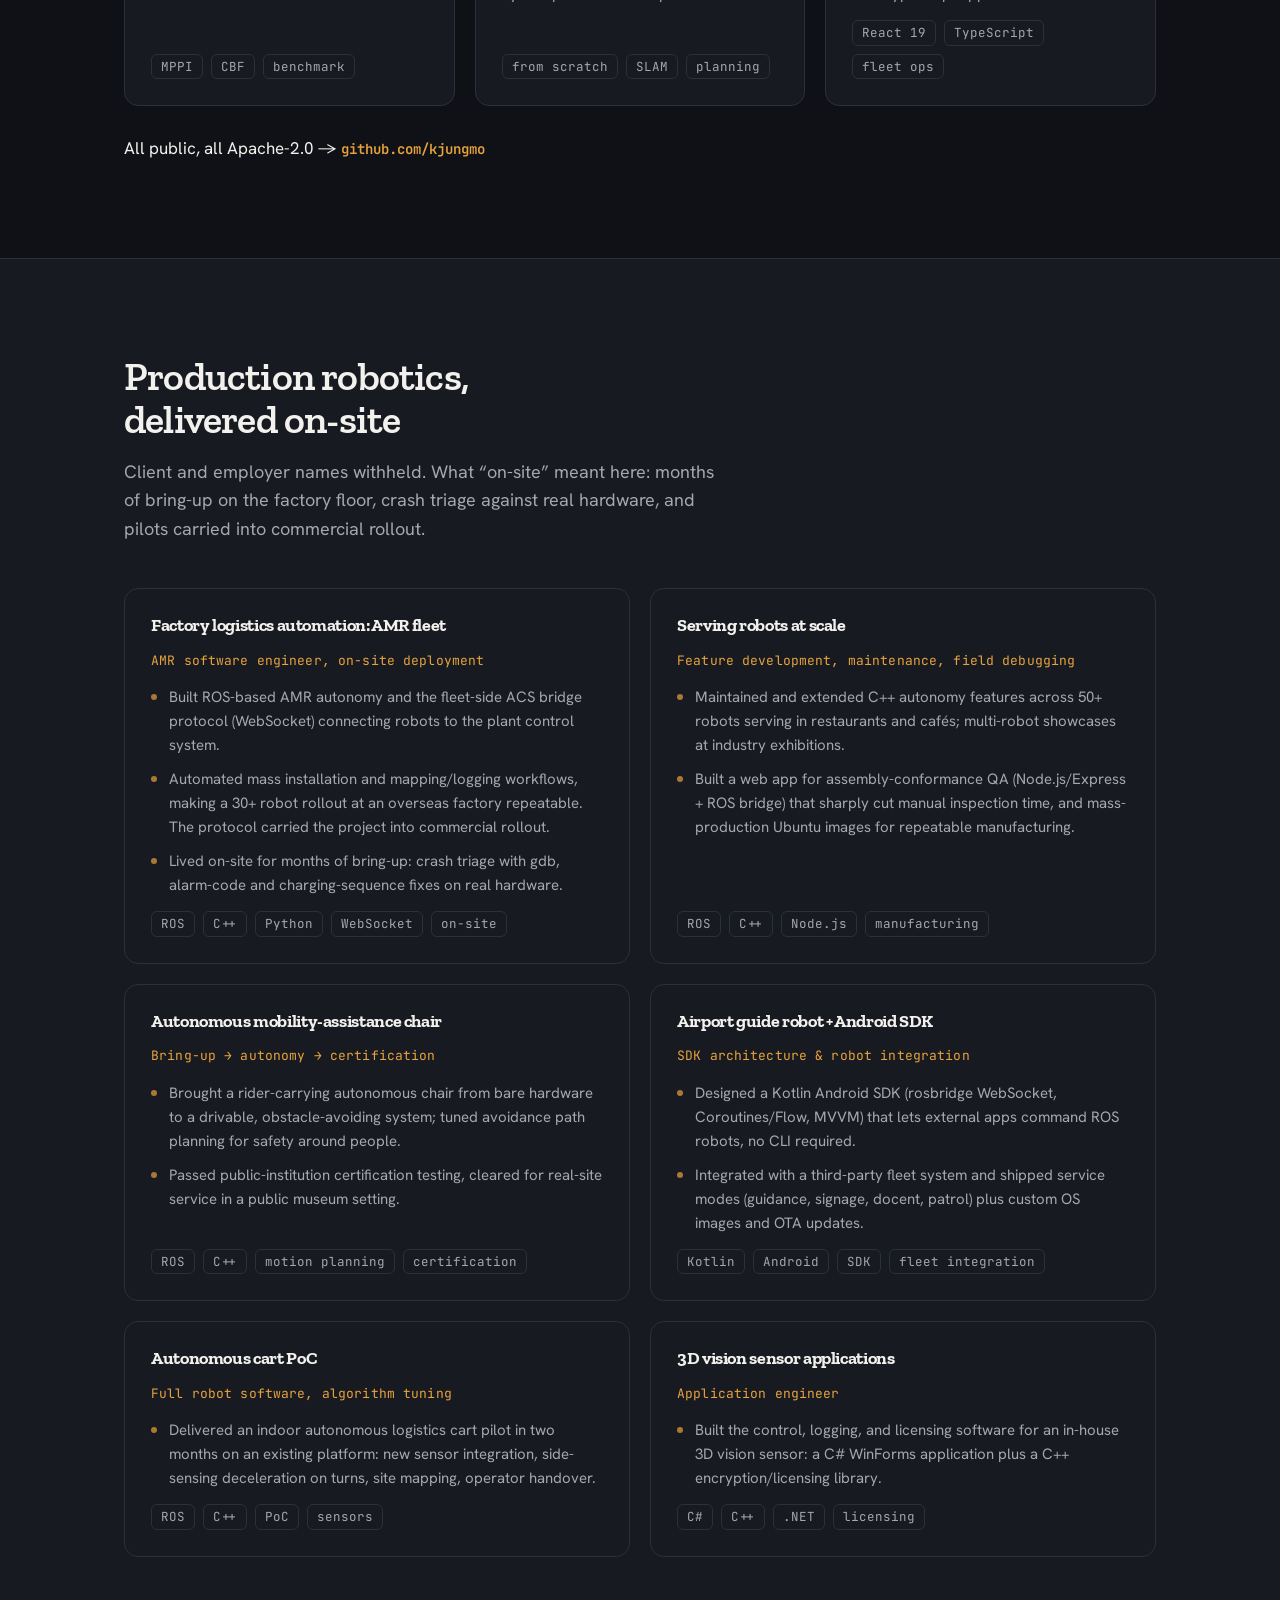
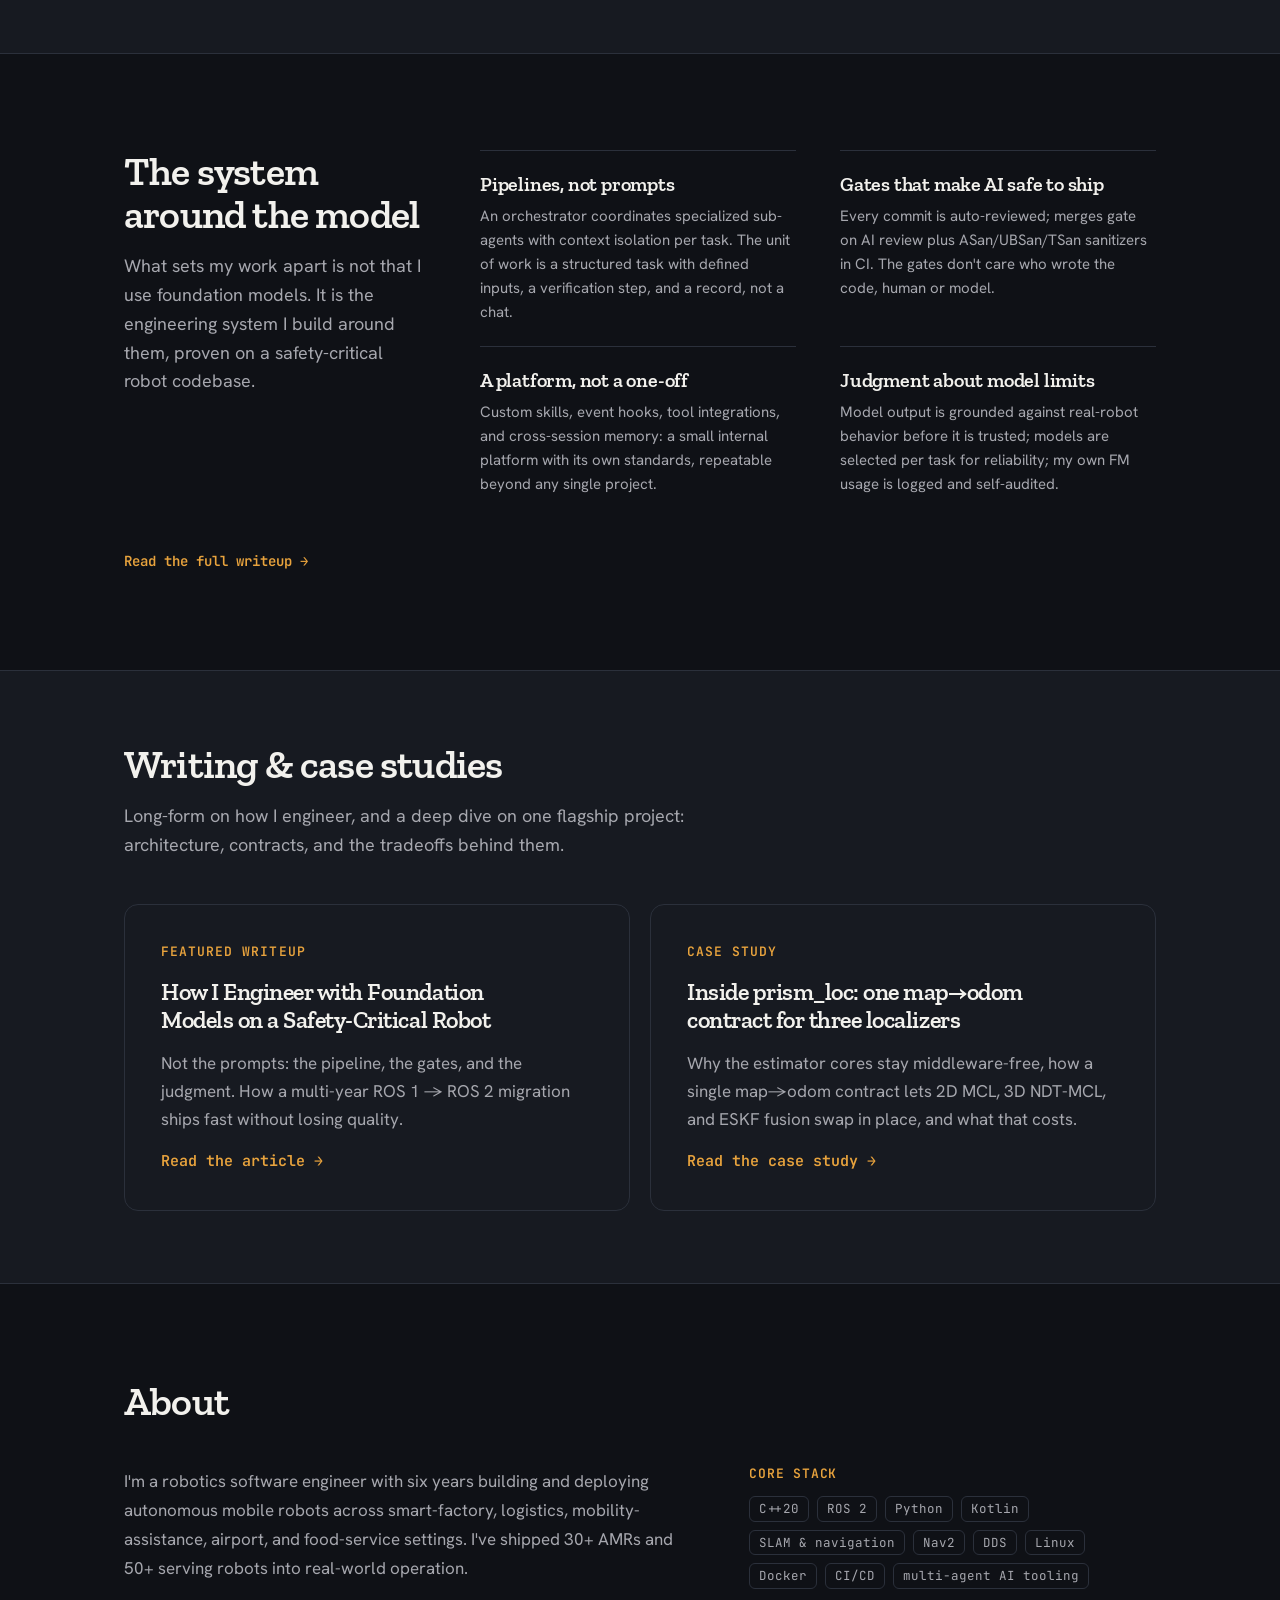
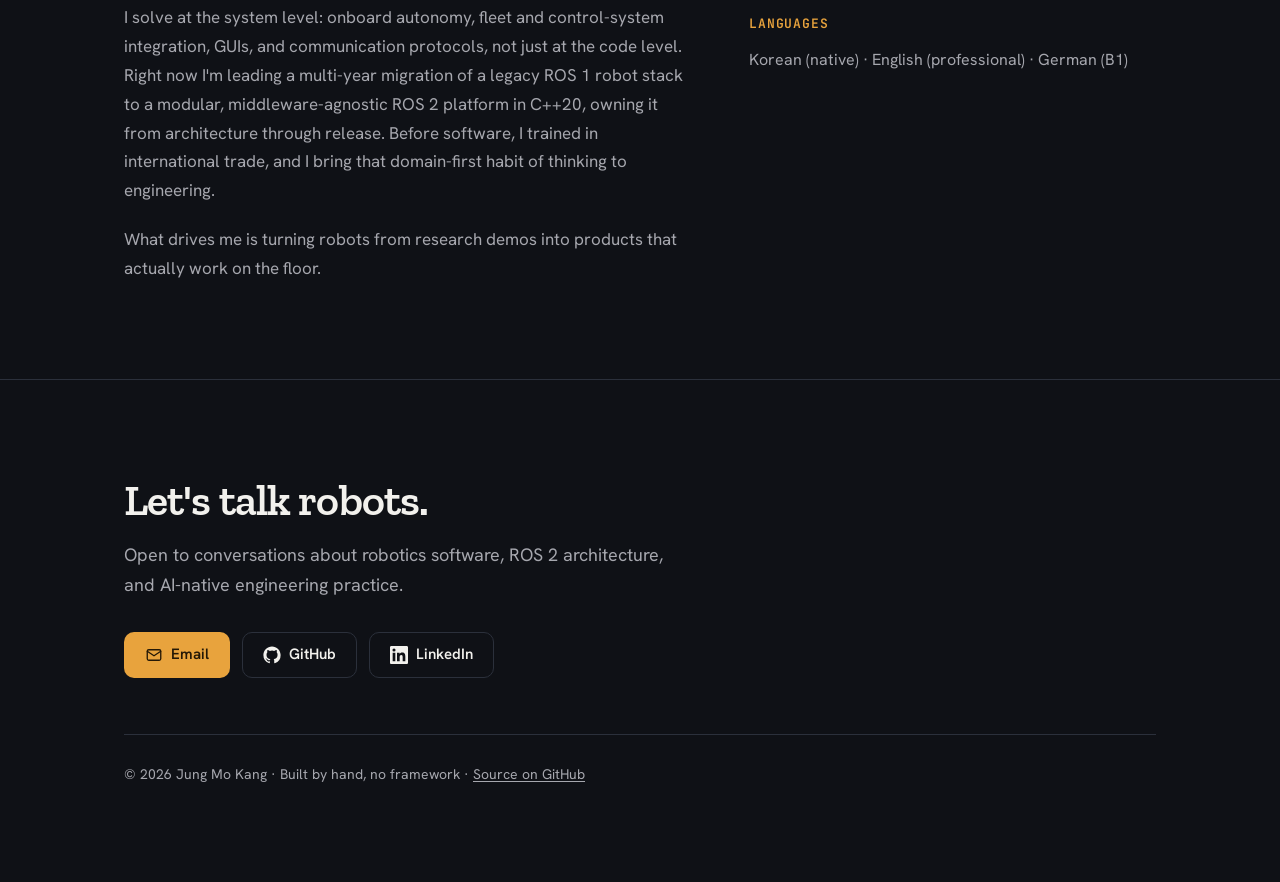
==== commit 0efc26d6: "Design v3: Impeccable pass (audit 20/20, detector 9->1) - Typography: Zilla Slab display + Hanken Gr" ====
--- a/index.html
+++ b/index.html
@@ -1,5 +1,5 @@
 <!DOCTYPE html>
-<html lang="en" class="no-js">
+<html lang="en">
 <head>
   <meta charset="utf-8">
   <meta name="viewport" content="width=device-width, initial-scale=1">
@@ -19,10 +19,10 @@
 
   <link rel="preconnect" href="https://fonts.googleapis.com">
   <link rel="preconnect" href="https://fonts.gstatic.com" crossorigin>
-  <link href="https://fonts.googleapis.com/css2?family=Inter:wght@400;500;600;700&family=JetBrains+Mono:wght@400;600&family=Space+Grotesk:wght@500;600;700&display=swap" rel="stylesheet">
+  <link href="https://fonts.googleapis.com/css2?family=Hanken+Grotesk:wght@400;500;600;700&family=JetBrains+Mono:wght@400;600&family=Zilla+Slab:wght@500;600;700&display=swap" rel="stylesheet">
 
   <link rel="stylesheet" href="assets/style.css">
-  <script>document.documentElement.classList.remove('no-js');</script>
+  <script>document.documentElement.classList.add('js');</script>
 </head>
 <body>
   <a class="skip-link" href="#main">Skip to content</a>
@@ -62,7 +62,7 @@
         <h1 id="hero-h1" class="reveal">Jung Mo Kang</h1>
         <p class="role reveal">Robotics Software Engineer<span class="role-sep">·</span><span class="role-years">6 yrs</span></p>
         <p class="hero-available reveal"><span class="dot" aria-hidden="true"></span><span>Open to conversations about robotics software, ROS 2 architecture, and AI-native engineering practice.</span></p>
-        <p class="lead reveal">I build autonomous mobile robots — and the engineering system around foundation models that lets them ship safely.</p>
+        <p class="lead reveal">I build autonomous mobile robots, and the engineering system around foundation models that lets them ship safely.</p>
         <div class="hero-ctas reveal">
           <a class="btn btn-primary" href="#open-source">
             View my open source
@@ -118,16 +118,15 @@
     <section class="section" id="open-source" aria-labelledby="os-title">
       <div class="container">
         <div class="section-head reveal">
-          <p class="eyebrow"><span class="eyebrow-num">01</span>Open Source</p>
           <h2 class="section-title" id="os-title">Robotics tools, built end-to-end</h2>
-          <p class="section-intro">Estimator cores kept free of middleware, ROS 2 wired in only at the edges, and every performance claim backed by tests plus committed evaluation artifacts — not screenshots.</p>
+          <p class="section-intro">Estimator cores kept free of middleware, ROS 2 wired in only at the edges, and every performance claim backed by tests plus committed evaluation artifacts, not screenshots.</p>
         </div>
 
         <div class="grid grid-os">
           <article class="card card-study reveal">
             <div class="card-badge">Case study</div>
             <h3 class="card-name">prism_loc</h3>
-            <p class="card-desc">Pluggable LiDAR localization for ROS 2 — 2D MCL, 3D NDT-MCL, and LiDAR+IMU+RTK-GNSS ESKF fusion over middleware-free C++17 estimator cores, one map→odom contract.</p>
+            <p class="card-desc">Pluggable LiDAR localization for ROS 2: 2D MCL, 3D NDT-MCL, and LiDAR+IMU+RTK-GNSS ESKF fusion over middleware-free C++17 estimator cores, one map→odom contract.</p>
             <div class="card-chips chips">
               <span class="chip">ROS 2</span><span class="chip">C++17</span><span class="chip">MCL</span><span class="chip">ESKF</span>
             </div>
@@ -139,7 +138,7 @@
 
           <article class="card card-link reveal">
             <h3 class="card-name">strata</h3>
-            <p class="card-desc">Pluggable lifelong LiDAR mapping for ROS 2 — selectable 2D occupancy / 3D voxel backends, Bayesian persistence with FreMEn periodicity, 6-DoF. Sibling of prism_loc.</p>
+            <p class="card-desc">Pluggable lifelong LiDAR mapping for ROS 2: selectable 2D occupancy / 3D voxel backends, Bayesian persistence with FreMEn periodicity, 6-DoF. Sibling of prism_loc.</p>
             <div class="card-chips chips">
               <span class="chip">ROS 2</span><span class="chip">mapping</span><span class="chip">lifelong</span>
             </div>
@@ -166,7 +165,7 @@
 
           <article class="card card-link reveal">
             <h3 class="card-name">amr_stack</h3>
-            <p class="card-desc">A complete AMR software stack written from scratch: 2D sim, log-odds mapping, scan-matching SLAM, MCL, A*+DWA planning, nav FSM, HRI GUI — pure Python plus C++ ROS 2 ports.</p>
+            <p class="card-desc">A complete AMR software stack written from scratch: 2D sim, log-odds mapping, scan-matching SLAM, MCL, A*+DWA planning, nav FSM, HRI GUI, all in pure Python plus C++ ROS 2 ports.</p>
             <div class="card-chips chips">
               <span class="chip">from scratch</span><span class="chip">SLAM</span><span class="chip">planning</span>
             </div>
@@ -175,7 +174,7 @@
 
           <article class="card card-link reveal">
             <h3 class="card-name">robo-ops</h3>
-            <p class="card-desc">Operator console for AMR/AGV fleet control — 30 interactive screens (dashboard, live map, remote control, KPI analytics) as a fully client-side React 19 + TypeScript app.</p>
+            <p class="card-desc">Operator console for AMR/AGV fleet control: 30 interactive screens (dashboard, live map, remote control, KPI analytics) as a fully client-side React 19 + TypeScript app.</p>
             <div class="card-chips chips">
               <span class="chip">React 19</span><span class="chip">TypeScript</span><span class="chip">fleet ops</span>
             </div>
@@ -191,18 +190,17 @@
     <section class="section section--band" id="field-work" aria-labelledby="fw-title">
       <div class="container">
         <div class="section-head reveal">
-          <p class="eyebrow"><span class="eyebrow-num">02</span>Field Work</p>
           <h2 class="section-title" id="fw-title">Production robotics, delivered on-site</h2>
           <p class="section-intro">Client and employer names withheld. What “on-site” meant here: months of bring-up on the factory floor, crash triage against real hardware, and pilots carried into commercial rollout.</p>
         </div>
 
         <div class="grid grid-field">
           <article class="card entry reveal">
-            <h3 class="entry-title">Factory logistics automation — AMR fleet</h3>
+            <h3 class="entry-title">Factory logistics automation: AMR fleet</h3>
             <p class="entry-role">AMR software engineer, on-site deployment</p>
             <ul class="bullets">
               <li>Built ROS-based AMR autonomy and the fleet-side ACS bridge protocol (WebSocket) connecting robots to the plant control system.</li>
-              <li>Automated mass installation and mapping/logging workflows, making a 30+ robot rollout at an overseas factory repeatable — the protocol carried the project into commercial rollout.</li>
+              <li>Automated mass installation and mapping/logging workflows, making a 30+ robot rollout at an overseas factory repeatable. The protocol carried the project into commercial rollout.</li>
               <li>Lived on-site for months of bring-up: crash triage with gdb, alarm-code and charging-sequence fixes on real hardware.</li>
             </ul>
             <div class="card-chips chips">
@@ -227,7 +225,7 @@
             <p class="entry-role">Bring-up → autonomy → certification</p>
             <ul class="bullets">
               <li>Brought a rider-carrying autonomous chair from bare hardware to a drivable, obstacle-avoiding system; tuned avoidance path planning for safety around people.</li>
-              <li>Passed public-institution certification testing — cleared for real-site service in a public museum setting.</li>
+              <li>Passed public-institution certification testing, cleared for real-site service in a public museum setting.</li>
             </ul>
             <div class="card-chips chips">
               <span class="chip">ROS</span><span class="chip">C++</span><span class="chip">motion planning</span><span class="chip">certification</span>
@@ -238,7 +236,7 @@
             <h3 class="entry-title">Airport guide robot + Android SDK</h3>
             <p class="entry-role">SDK architecture &amp; robot integration</p>
             <ul class="bullets">
-              <li>Designed a Kotlin Android SDK (rosbridge WebSocket, Coroutines/Flow, MVVM) that lets external apps command ROS robots — no CLI required.</li>
+              <li>Designed a Kotlin Android SDK (rosbridge WebSocket, Coroutines/Flow, MVVM) that lets external apps command ROS robots, no CLI required.</li>
               <li>Integrated with a third-party fleet system and shipped service modes (guidance, signage, docent, patrol) plus custom OS images and OTA updates.</li>
             </ul>
             <div class="card-chips chips">
@@ -261,7 +259,7 @@
             <h3 class="entry-title">3D vision sensor applications</h3>
             <p class="entry-role">Application engineer</p>
             <ul class="bullets">
-              <li>Built the control, logging, and licensing software for an in-house 3D vision sensor — C# WinForms application plus a C++ encryption/licensing library.</li>
+              <li>Built the control, logging, and licensing software for an in-house 3D vision sensor: a C# WinForms application plus a C++ encryption/licensing library.</li>
             </ul>
             <div class="card-chips chips">
               <span class="chip">C#</span><span class="chip">C++</span><span class="chip">.NET</span><span class="chip">licensing</span>
@@ -276,32 +274,27 @@
       <div class="container">
        <div class="how-layout">
         <div class="section-head reveal">
-          <p class="eyebrow"><span class="eyebrow-num">03</span>How I Work</p>
           <h2 class="section-title" id="how-title">The system around the model</h2>
-          <p class="section-intro">What sets my work apart is not that I use foundation models — it is the engineering system I build around them, proven on a safety-critical robot codebase.</p>
+          <p class="section-intro">What sets my work apart is not that I use foundation models. It is the engineering system I build around them, proven on a safety-critical robot codebase.</p>
         </div>
 
         <div class="grid grid-how">
-          <article class="card how-card reveal">
-            <p class="how-num">01</p>
+          <div class="how-item reveal">
             <h3 class="how-title">Pipelines, not prompts</h3>
-            <p class="how-body">An orchestrator coordinates specialized sub-agents with context isolation per task. The unit of work is a structured task with defined inputs, a verification step, and a record — not a chat.</p>
-          </article>
-          <article class="card how-card reveal">
-            <p class="how-num">02</p>
+            <p class="how-body">An orchestrator coordinates specialized sub-agents with context isolation per task. The unit of work is a structured task with defined inputs, a verification step, and a record, not a chat.</p>
+          </div>
+          <div class="how-item reveal">
             <h3 class="how-title">Gates that make AI safe to ship</h3>
-            <p class="how-body">Every commit is auto-reviewed; merges gate on AI review plus ASan/UBSan/TSan sanitizers in CI. The gates don't care who wrote the code — human or model.</p>
-          </article>
-          <article class="card how-card reveal">
-            <p class="how-num">03</p>
+            <p class="how-body">Every commit is auto-reviewed; merges gate on AI review plus ASan/UBSan/TSan sanitizers in CI. The gates don't care who wrote the code, human or model.</p>
+          </div>
+          <div class="how-item reveal">
             <h3 class="how-title">A platform, not a one-off</h3>
             <p class="how-body">Custom skills, event hooks, tool integrations, and cross-session memory: a small internal platform with its own standards, repeatable beyond any single project.</p>
-          </article>
-          <article class="card how-card reveal">
-            <p class="how-num">04</p>
+          </div>
+          <div class="how-item reveal">
             <h3 class="how-title">Judgment about model limits</h3>
             <p class="how-body">Model output is grounded against real-robot behavior before it is trusted; models are selected per task for reliability; my own FM usage is logged and self-audited.</p>
-          </article>
+          </div>
         </div>
        </div>
 
@@ -313,16 +306,15 @@
     <section class="section section--band section--tight" id="writing" aria-labelledby="writing-title">
       <div class="container">
         <div class="section-head reveal">
-          <p class="eyebrow"><span class="eyebrow-num">04</span>Writing</p>
           <h2 class="section-title" id="writing-title">Writing &amp; case studies</h2>
-          <p class="section-intro">Long-form on how I engineer, and a deep dive on one flagship project — architecture, contracts, and the tradeoffs behind them.</p>
+          <p class="section-intro">Long-form on how I engineer, and a deep dive on one flagship project: architecture, contracts, and the tradeoffs behind them.</p>
         </div>
 
         <div class="writing-grid">
           <article class="featured reveal">
             <p class="featured-label">FEATURED WRITEUP</p>
             <h3 class="featured-title">How I Engineer with Foundation Models on a Safety-Critical Robot</h3>
-            <p class="featured-dek">Not the prompts — the pipeline, the gates, and the judgment. How a multi-year ROS 1 → ROS 2 migration ships fast without losing quality.</p>
+            <p class="featured-dek">Not the prompts: the pipeline, the gates, and the judgment. How a multi-year ROS 1 → ROS 2 migration ships fast without losing quality.</p>
             <a class="featured-cta" href="writing/fm-engineering.html">Read the article →</a>
           </article>
 
@@ -340,14 +332,13 @@
     <section class="section" id="about" aria-labelledby="about-title">
       <div class="container">
         <div class="section-head reveal">
-          <p class="eyebrow"><span class="eyebrow-num">05</span>About</p>
           <h2 class="section-title" id="about-title">About</h2>
         </div>
 
         <div class="about-grid">
           <div class="about-bio reveal">
             <p>I'm a robotics software engineer with six years building and deploying autonomous mobile robots across smart-factory, logistics, mobility-assistance, airport, and food-service settings. I've shipped 30+ AMRs and 50+ serving robots into real-world operation.</p>
-            <p>I solve at the system level — onboard autonomy, fleet and control-system integration, GUIs, and communication protocols — not just at the code level. Right now I'm leading a multi-year migration of a legacy ROS 1 robot stack to a modular, middleware-agnostic ROS 2 platform in C++20, owning it from architecture through release. Before software, I trained in international trade — I bring that domain-first habit of thinking to engineering.</p>
+            <p>I solve at the system level: onboard autonomy, fleet and control-system integration, GUIs, and communication protocols, not just at the code level. Right now I'm leading a multi-year migration of a legacy ROS 1 robot stack to a modular, middleware-agnostic ROS 2 platform in C++20, owning it from architecture through release. Before software, I trained in international trade, and I bring that domain-first habit of thinking to engineering.</p>
             <p>What drives me is turning robots from research demos into products that actually work on the floor.</p>
           </div>
           <div class="about-side reveal">
@@ -419,8 +410,11 @@
 
       var reduce = window.matchMedia && window.matchMedia('(prefers-reduced-motion: reduce)').matches;
       var els = document.querySelectorAll('.reveal');
+      var revealAll = function () {
+        els.forEach(function (el) { el.classList.add('is-visible'); });
+      };
       if (reduce || !('IntersectionObserver' in window)) {
-        els.forEach(function (el) { el.classList.add('is-visible'); });
+        revealAll();
       } else {
         var io = new IntersectionObserver(function (entries) {
           entries.forEach(function (e) {
@@ -428,6 +422,10 @@
           });
         }, { rootMargin: '0px 0px -80px 0px', threshold: 0.1 });
         els.forEach(function (el) { io.observe(el); });
+        // Failsafe: content is never left gated behind a transition. If the
+        // observer never fires (headless capture, hidden tab, prerender),
+        // reveal everything once load settles.
+        window.addEventListener('load', function () { setTimeout(revealAll, 1000); });
       }
 
       var navLinks = Array.prototype.slice.call(document.querySelectorAll('.nav-list a[href^="#"]'));
--- a/assets/style.css
+++ b/assets/style.css
@@ -18,8 +18,8 @@
   --on-accent: #241806;   /* near-black text on amber buttons */
 
   --mono: 'JetBrains Mono', ui-monospace, SFMono-Regular, Menlo, monospace;
-  --sans: 'Inter', system-ui, -apple-system, Segoe UI, Roboto, sans-serif;
-  --display: 'Space Grotesk', 'Inter', system-ui, sans-serif;
+  --sans: 'Hanken Grotesk', system-ui, -apple-system, Segoe UI, Roboto, sans-serif;
+  --display: 'Zilla Slab', 'Hanken Grotesk', Georgia, serif;
 
   --container: 1080px;
   --gutter: 24px;
@@ -125,36 +125,13 @@
   .how-layout .grid-how { grid-template-columns: repeat(2, 1fr); }
 }
 
-.section-head { margin-bottom: 44px; }
-
-.eyebrow {
-  display: flex;
-  align-items: center;
-  gap: 12px;
-  font-family: var(--mono);
-  font-size: 13px;
-  font-weight: 600;
-  letter-spacing: 0.08em;
-  text-transform: uppercase;
-  color: var(--accent);
-  margin: 0 0 18px;
-}
-
-/* Per-section index number — a landmark that differs section to section,
-   replacing the identical decorative tick. */
-.eyebrow-num {
-  font-size: 12px;
-  color: var(--text-2);
-  padding: 2px 8px;
-  border: 1px solid var(--border);
-  border-radius: 6px;
-  letter-spacing: 0.04em;
-}
+.section-head { margin-bottom: 44px; max-width: 62ch; }
 
 .section-title {
-  font-size: 36px;
-  line-height: 1.1;
+  font-size: clamp(28px, 4.4vw, 40px);
+  line-height: 1.08;
   margin-bottom: 16px;
+  text-wrap: balance;
 }
 
 .section-intro {
@@ -227,7 +204,7 @@
   top: 0;
   z-index: 100;
   height: 64px;
-  background: rgba(11, 17, 32, 0.72);
+  background: rgba(15, 17, 22, 0.78);
   backdrop-filter: saturate(160%) blur(12px);
   -webkit-backdrop-filter: saturate(160%) blur(12px);
   border-bottom: 1px solid var(--border);
@@ -472,53 +449,42 @@
 .hero-links a.hero-email { color: var(--accent); font-weight: 600; }
 .hero-links a.hero-email:hover { color: var(--accent-hover); }
 
-/* ----- Stats strip ---------------------------------------------------------*/
+/* ----- Figures ribbon ------------------------------------------------------
+   A compact inline credential band, not a big-number stat template: the
+   figures read as one line of provenance, each numeral flagged in mono. */
 .stats {
   border-top: 1px solid var(--border);
   border-bottom: 1px solid var(--border);
 }
 .stats .container {
-  display: grid;
-  grid-template-columns: 1fr;
-  gap: 0;
-  padding-block: 0;
+  display: flex;
+  flex-wrap: wrap;
+  align-items: baseline;
+  gap: 12px 32px;
+  padding-block: 22px;
 }
 .stat {
-  padding: 24px 0;
   display: flex;
   align-items: baseline;
-  gap: 16px;
-}
-.stat + .stat { border-top: 1px solid var(--border); }
+  gap: 10px;
+}
 .stat .num {
   font-family: var(--mono);
-  font-size: 30px;
+  font-size: 17px;
   font-weight: 600;
   color: var(--accent);
-  line-height: 1;
-  letter-spacing: -0.02em;
+  line-height: 1.2;
+  letter-spacing: -0.01em;
   flex: none;
-  min-width: 2.6em;
 }
 .stat .label {
-  font-size: 15px;
-  color: var(--text-2);
-  line-height: 1.45;
+  font-size: 14.5px;
+  color: var(--text-2);
+  line-height: 1.35;
 }
 
 @media (min-width: 768px) {
-  .stats .container { grid-template-columns: repeat(3, 1fr); }
-  .stat {
-    flex-direction: column;
-    gap: 10px;
-    padding: 32px 28px 32px 0;
-  }
-  .stat + .stat {
-    border-top: none;
-    border-left: 1px solid var(--border);
-    padding-left: 28px;
-  }
-  .stat .num { min-width: 0; }
+  .stats .container { gap: 12px 44px; }
 }
 
 /* ----- Card grids ----------------------------------------------------------*/
@@ -535,7 +501,6 @@
 }
 @media (min-width: 1024px) {
   .grid-os { grid-template-columns: repeat(3, 1fr); }
-  .grid-how { grid-template-columns: repeat(4, 1fr); }
 }
 
 .card {
@@ -661,19 +626,25 @@
   opacity: 0.7;
 }
 
-/* How-I-Work card */
-.how-card .how-num {
-  font-family: var(--mono);
-  font-size: 13px;
-  font-weight: 600;
-  color: var(--accent);
-}
-.how-card .how-title {
-  font-size: 17px;
-  font-weight: 700;
-  color: var(--text);
-}
-.how-card .how-body {
+/* How-I-Work — a principle spec-list, not a grid of identical cards.
+   Rows are separated by hairlines and read as an engineering datasheet. */
+.grid-how { gap: 0 44px; }
+.how-item {
+  padding: 22px 0;
+  border-top: 1px solid var(--border);
+  display: flex;
+  flex-direction: column;
+  gap: 8px;
+}
+.how-item .how-title {
+  font-family: var(--display);
+  font-size: 20px;
+  font-weight: 600;
+  line-height: 1.15;
+  letter-spacing: -0.01em;
+  color: var(--text);
+}
+.how-item .how-body {
   font-size: 15px;
   color: var(--text-2);
   line-height: 1.6;
@@ -909,18 +880,18 @@
 }
 .article strong { color: var(--text); font-weight: 700; }
 
-/* Bolded-lesson callouts */
+/* Bolded-lesson callouts — full-bordered tinted panel, no side stripe. */
 .lesson {
-  border-left: 3px solid var(--accent);
   background: var(--accent-dim);
-  padding: 16px 20px;
-  border-radius: 0 8px 8px 0;
-  margin-block: 24px;
+  border: 1px solid var(--accent-30);
+  padding: 18px 22px;
+  border-radius: 12px;
+  margin-block: 28px;
   font-size: 17px;
   line-height: 1.6;
   color: var(--text);
 }
-.lesson strong { color: var(--text); }
+.lesson strong { color: var(--accent-hover); }
 
 .article .article-footnote {
   font-size: 15px;
@@ -931,27 +902,31 @@
 
 .article-footer { border-top: 1px solid var(--border); margin-top: 64px; }
 
-/* ----- Reveal animation (JS-driven, reduced-motion-safe) -------------------*/
-.reveal {
-  opacity: 0;
-  transform: translateY(16px);
-  transition: opacity 500ms ease-out, transform 500ms ease-out;
-}
-.reveal.is-visible {
-  opacity: 1;
-  transform: none;
-  will-change: auto;   /* release the compositor layer once settled */
-}
-
-/* Intra-grid stagger: cards in a grid resolve in sequence, not as one slab. */
-.grid .reveal:nth-child(2) { transition-delay: 70ms; }
-.grid .reveal:nth-child(3) { transition-delay: 140ms; }
-.grid .reveal:nth-child(4) { transition-delay: 210ms; }
-.grid .reveal:nth-child(5) { transition-delay: 280ms; }
-.grid .reveal:nth-child(6) { transition-delay: 350ms; }
-
-/* JS-disabled fallback: content is visible by default via .no-js on <html> */
-.no-js .reveal { opacity: 1; transform: none; }
+/* ----- Reveal animation ----------------------------------------------------
+   Content is visible by default. The entrance only applies when JS is present
+   AND motion is allowed; a headless/hidden-tab render (no `.js`, or the JS
+   failsafe) always shows the fully-composed page. The transition never gates
+   whether the content can be seen. */
+.reveal { opacity: 1; transform: none; }
+
+@media (prefers-reduced-motion: no-preference) {
+  .js .reveal {
+    opacity: 0;
+    transform: translateY(14px);
+    transition: opacity 550ms cubic-bezier(0.22, 1, 0.36, 1),
+                transform 550ms cubic-bezier(0.22, 1, 0.36, 1);
+  }
+  .js .reveal.is-visible {
+    opacity: 1;
+    transform: none;
+  }
+  /* Intra-grid stagger: cards resolve in sequence, not as one slab. */
+  .js .grid .reveal:nth-child(2) { transition-delay: 60ms; }
+  .js .grid .reveal:nth-child(3) { transition-delay: 120ms; }
+  .js .grid .reveal:nth-child(4) { transition-delay: 180ms; }
+  .js .grid .reveal:nth-child(5) { transition-delay: 240ms; }
+  .js .grid .reveal:nth-child(6) { transition-delay: 300ms; }
+}
 
 /* ----- Responsive tweaks ---------------------------------------------------*/
 @media (max-width: 767px) {
@@ -973,5 +948,5 @@
     transition-duration: 0.001ms !important;
   }
   .reveal { opacity: 1; transform: none; }
-  .btn:hover, .card-link:hover, .entry:hover, .how-card:hover { transform: none; }
-}
+  .btn:hover, .card-link:hover { transform: none; }
+}
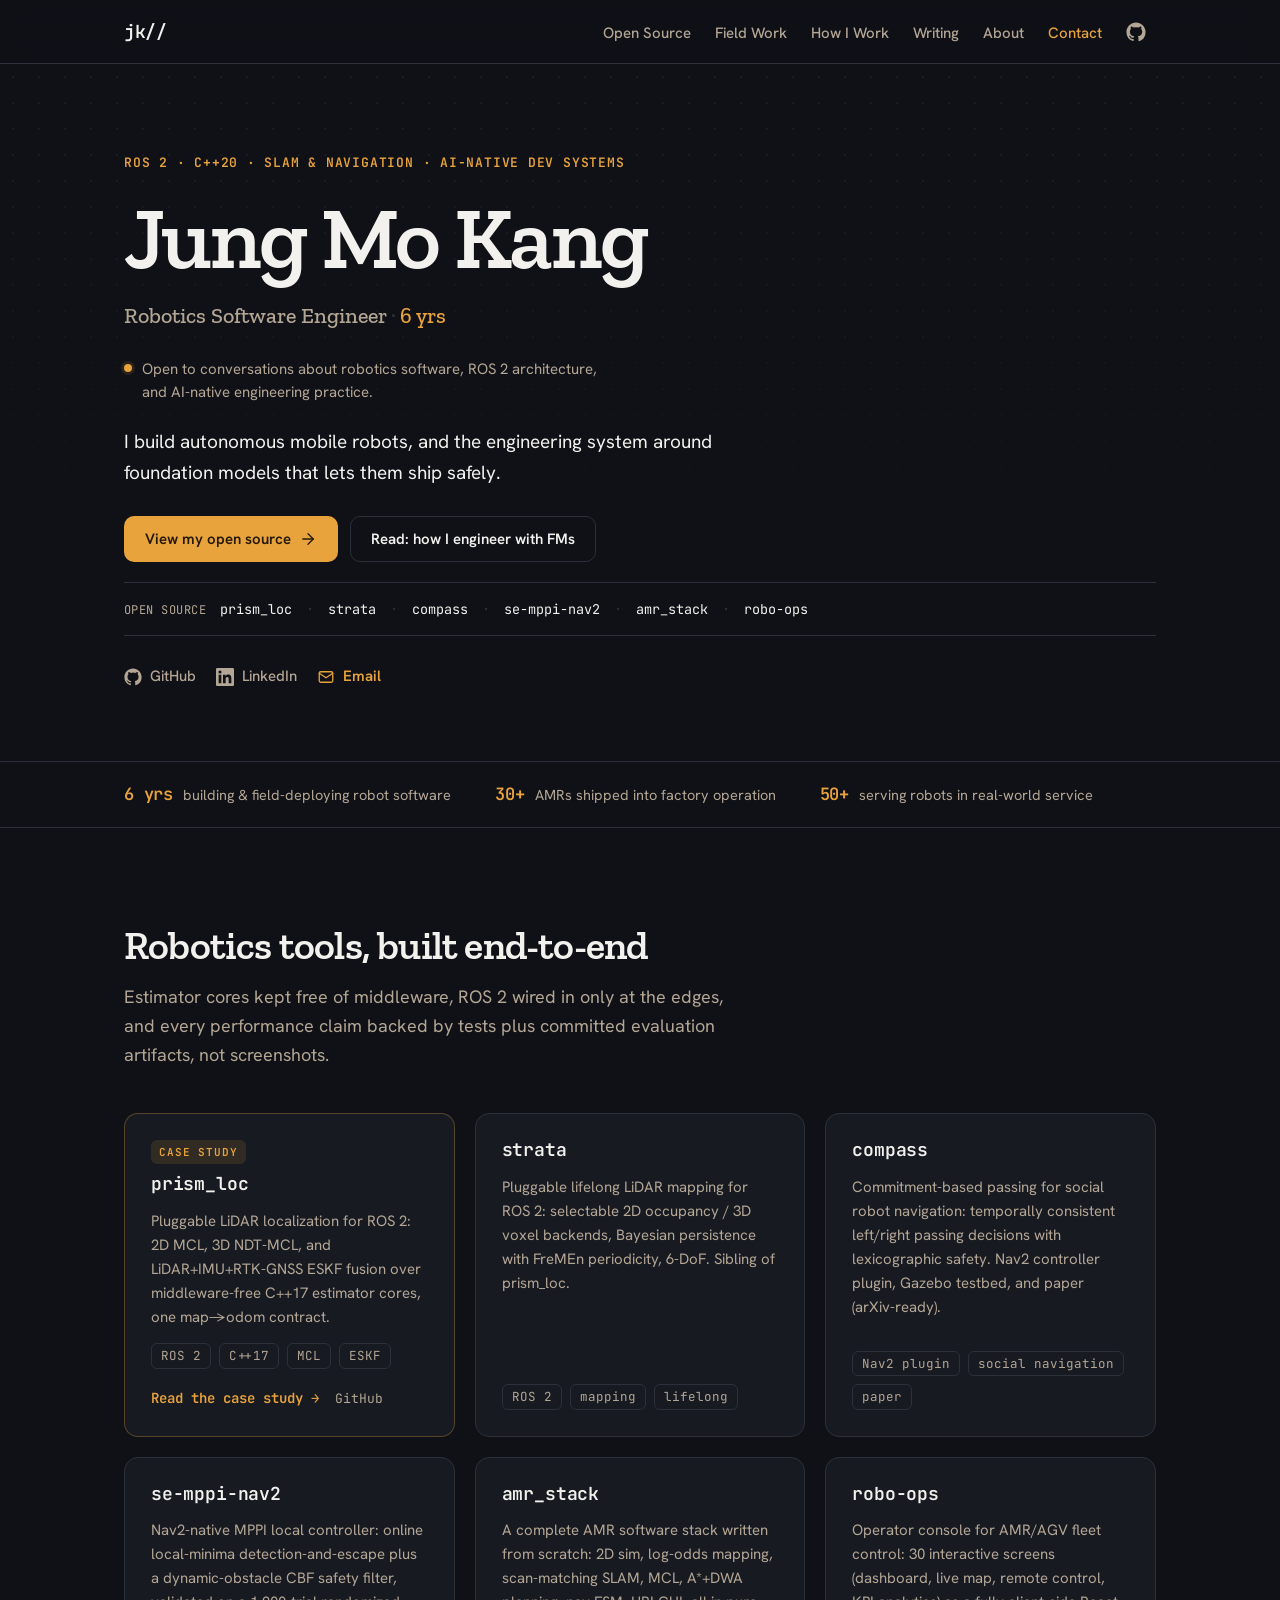
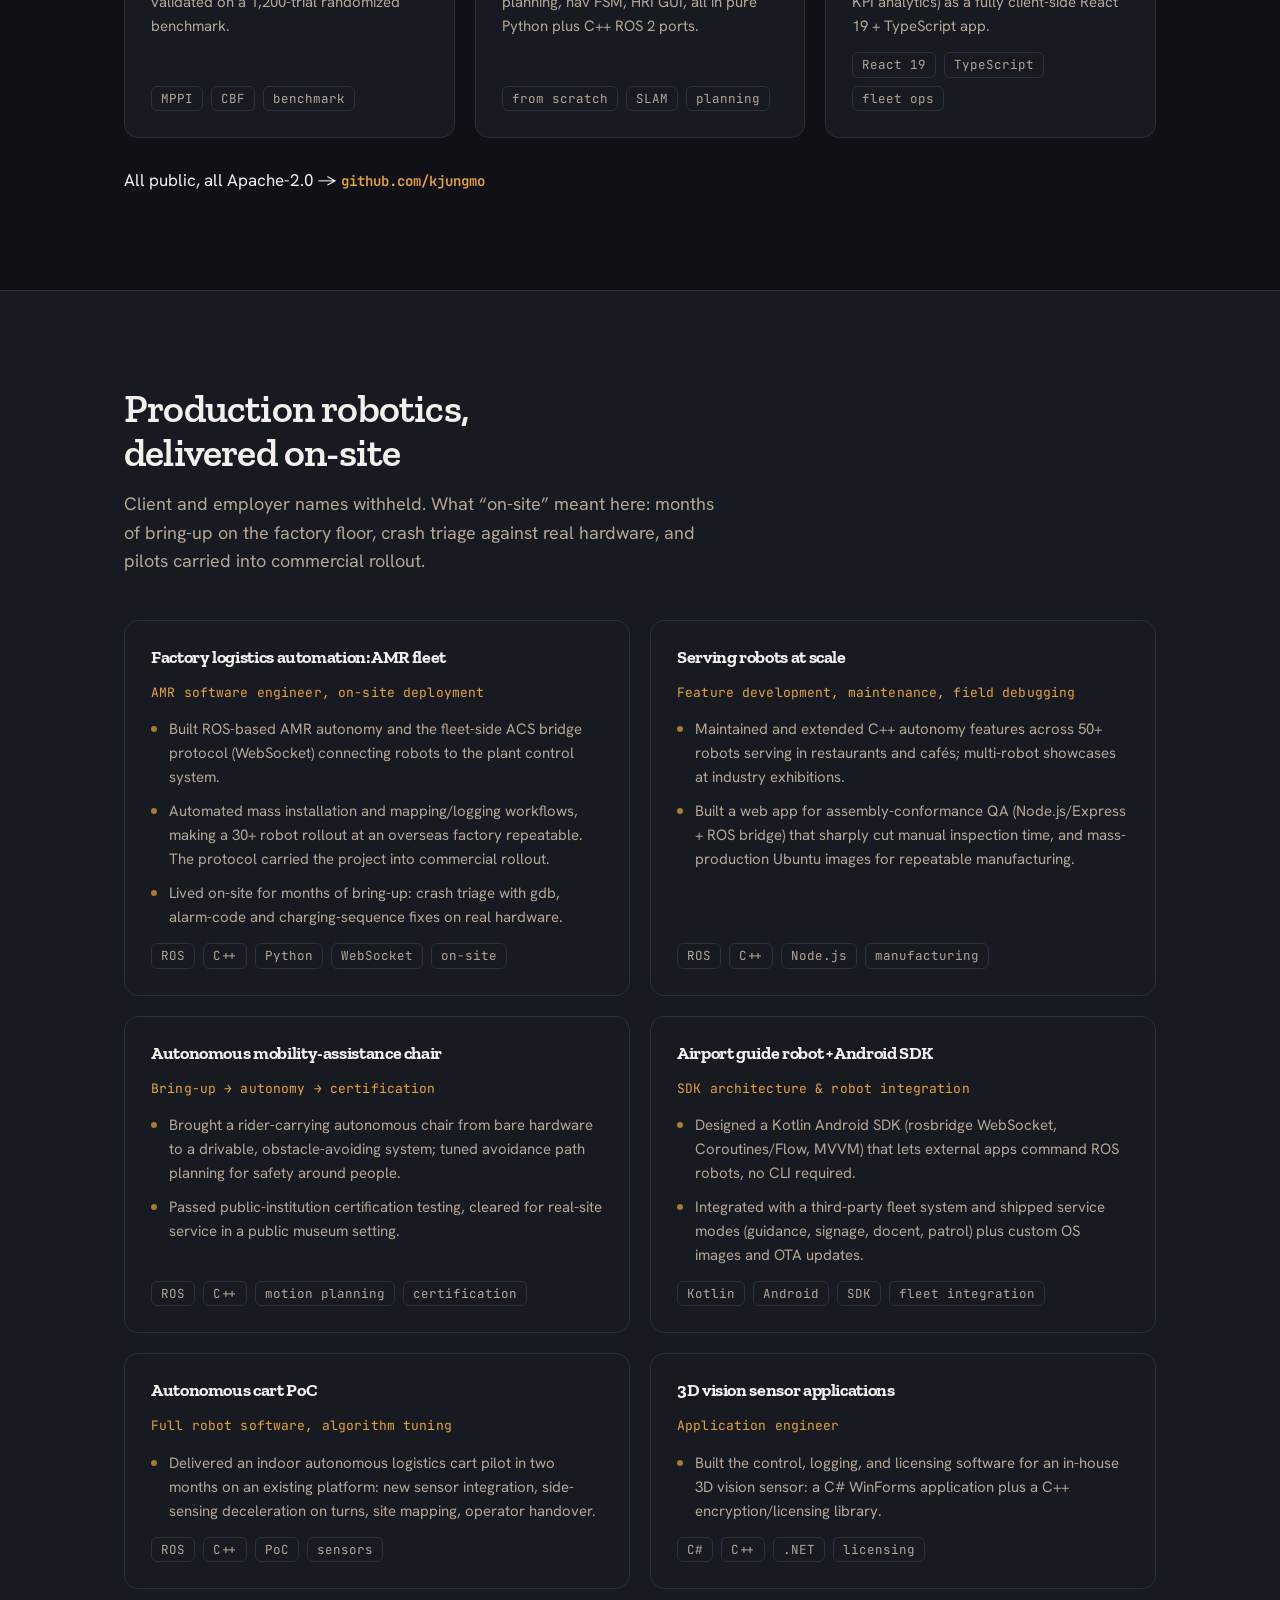
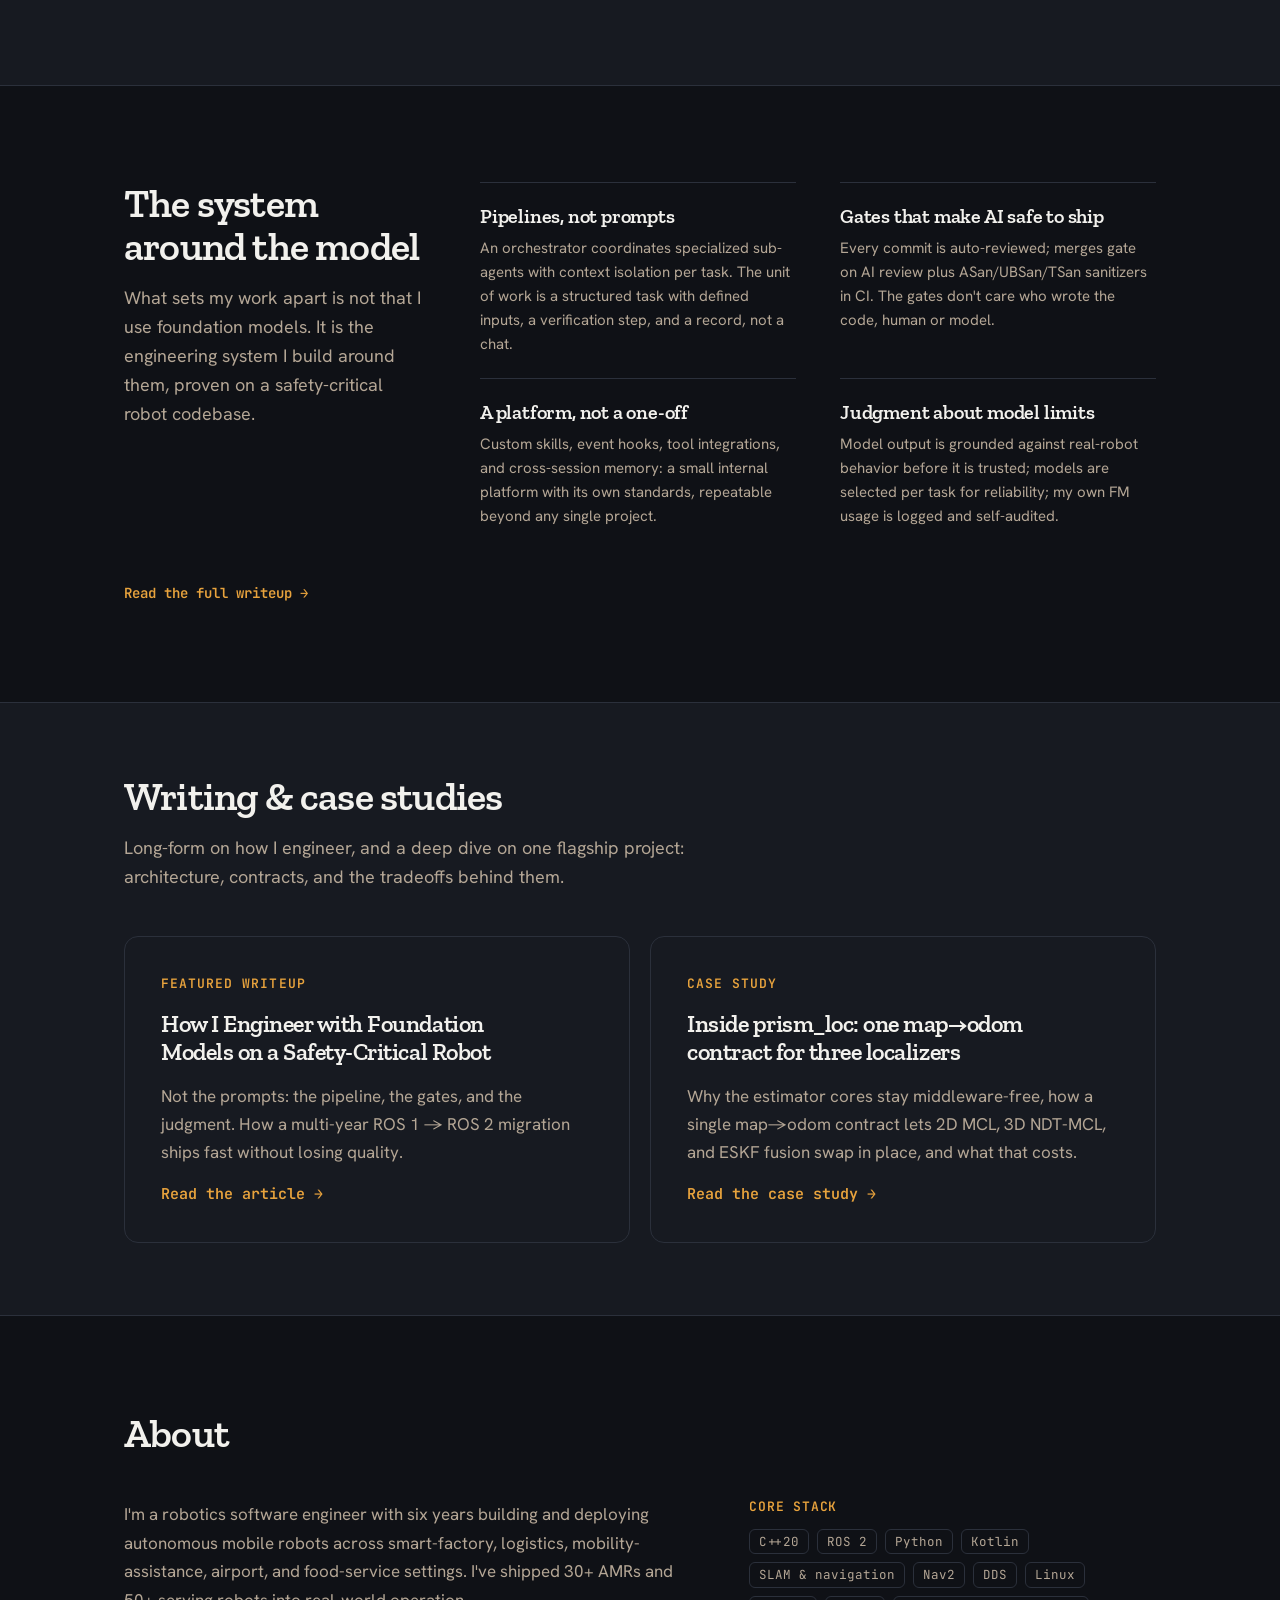
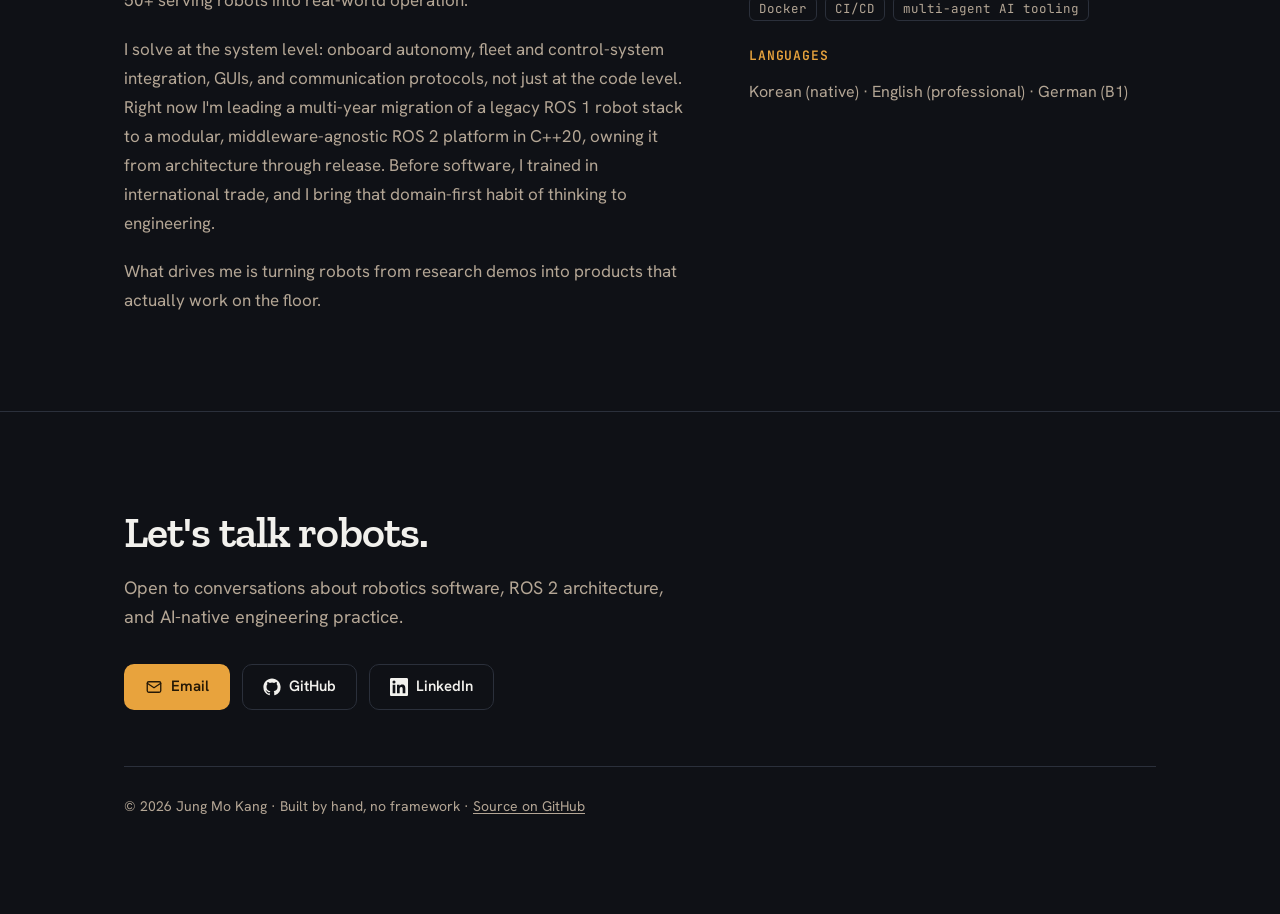
==== commit 1deade12: "Design v4: refinements from curated design resources - Secondary text warmed to sand (#B4A695) to ma" ====
--- a/index.html
+++ b/index.html
@@ -360,6 +360,7 @@
 
   <!-- Contact / Footer -->
   <footer class="section contact" id="contact" aria-labelledby="contact-title">
+    <div class="contact-waves" aria-hidden="true"></div>
     <div class="container">
       <div class="reveal">
         <h2 id="contact-title">Let's talk robots.</h2>
--- a/assets/style.css
+++ b/assets/style.css
@@ -9,7 +9,7 @@
   --surface-2: #1F232C;   /* hover / muted surface */
   --border: #2B303B;      /* card & divider borders */
   --text: #F2F1ED;        /* primary text (warm near-white) */
-  --text-2: #A6A7AE;      /* secondary text */
+  --text-2: #B4A695;      /* secondary text (warm desaturated sand, same temp axis as accent) */
   --accent: #E8A33D;      /* signal amber accent */
   --accent-hover: #F2B75C;   /* brighter accent for button hover */
   --accent-dim: rgba(232, 163, 61, 0.12);  /* chip/badge fills */
@@ -351,8 +351,12 @@
 }
 
 .hero h1 {
-  font-size: clamp(34px, 8vw, 56px);
-  margin-bottom: 8px;
+  /* Oversized editorial display — caps at 5.5rem on desktop (below the 6rem
+     ceiling); letter-spacing held at -0.03em (looser than the -0.04em floor). */
+  font-size: clamp(38px, 9vw, 5.5rem);
+  line-height: 1.03;
+  letter-spacing: -0.03em;
+  margin-bottom: 14px;
 }
 
 .hero .role {
@@ -738,7 +742,28 @@
 }
 
 /* ----- Contact / footer ----------------------------------------------------*/
-.contact { border-top: 1px solid var(--border); }
+.contact {
+  border-top: 1px solid var(--border);
+  position: relative;   /* anchor for the decorative wave layer */
+  overflow: hidden;     /* the wave layer never adds scroll or shifts layout */
+}
+/* Topographic wave band at the very bottom of the footer. Decorative only:
+   a CSS background so a failed load degrades to nothing (no broken-image),
+   aria-hidden + pointer-events:none in markup, painted behind content. The
+   asset's own #0F1116 fill matches --bg, so the crest reads as depth with no
+   seam above it. */
+.contact-waves {
+  position: absolute;
+  left: 0; right: 0; bottom: 0;
+  height: 360px;
+  max-height: 66%;
+  z-index: 0;
+  pointer-events: none;
+  background: url("waves.svg") no-repeat center bottom;
+  background-size: cover;
+  opacity: 0.6;
+}
+.contact .container { position: relative; z-index: 1; }
 .contact h2 {
   font-size: 44px;
   line-height: 1.1;
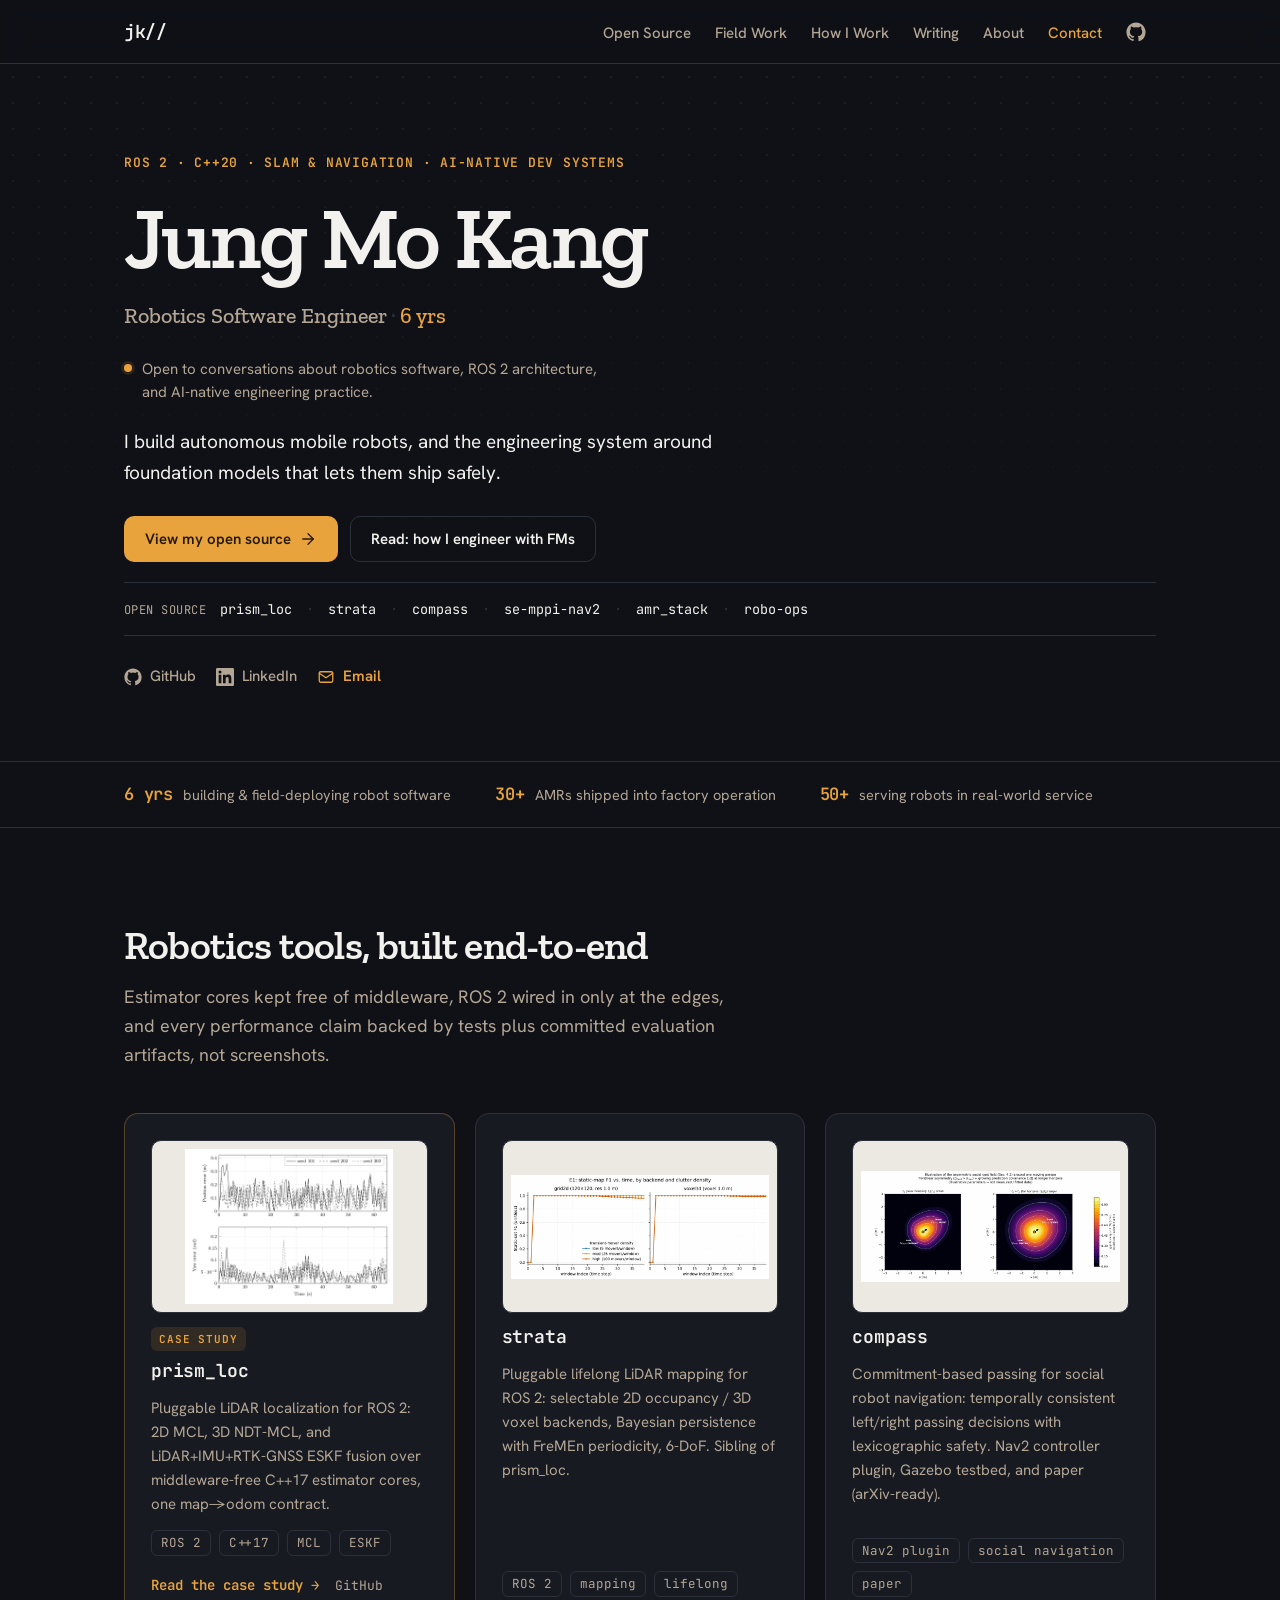
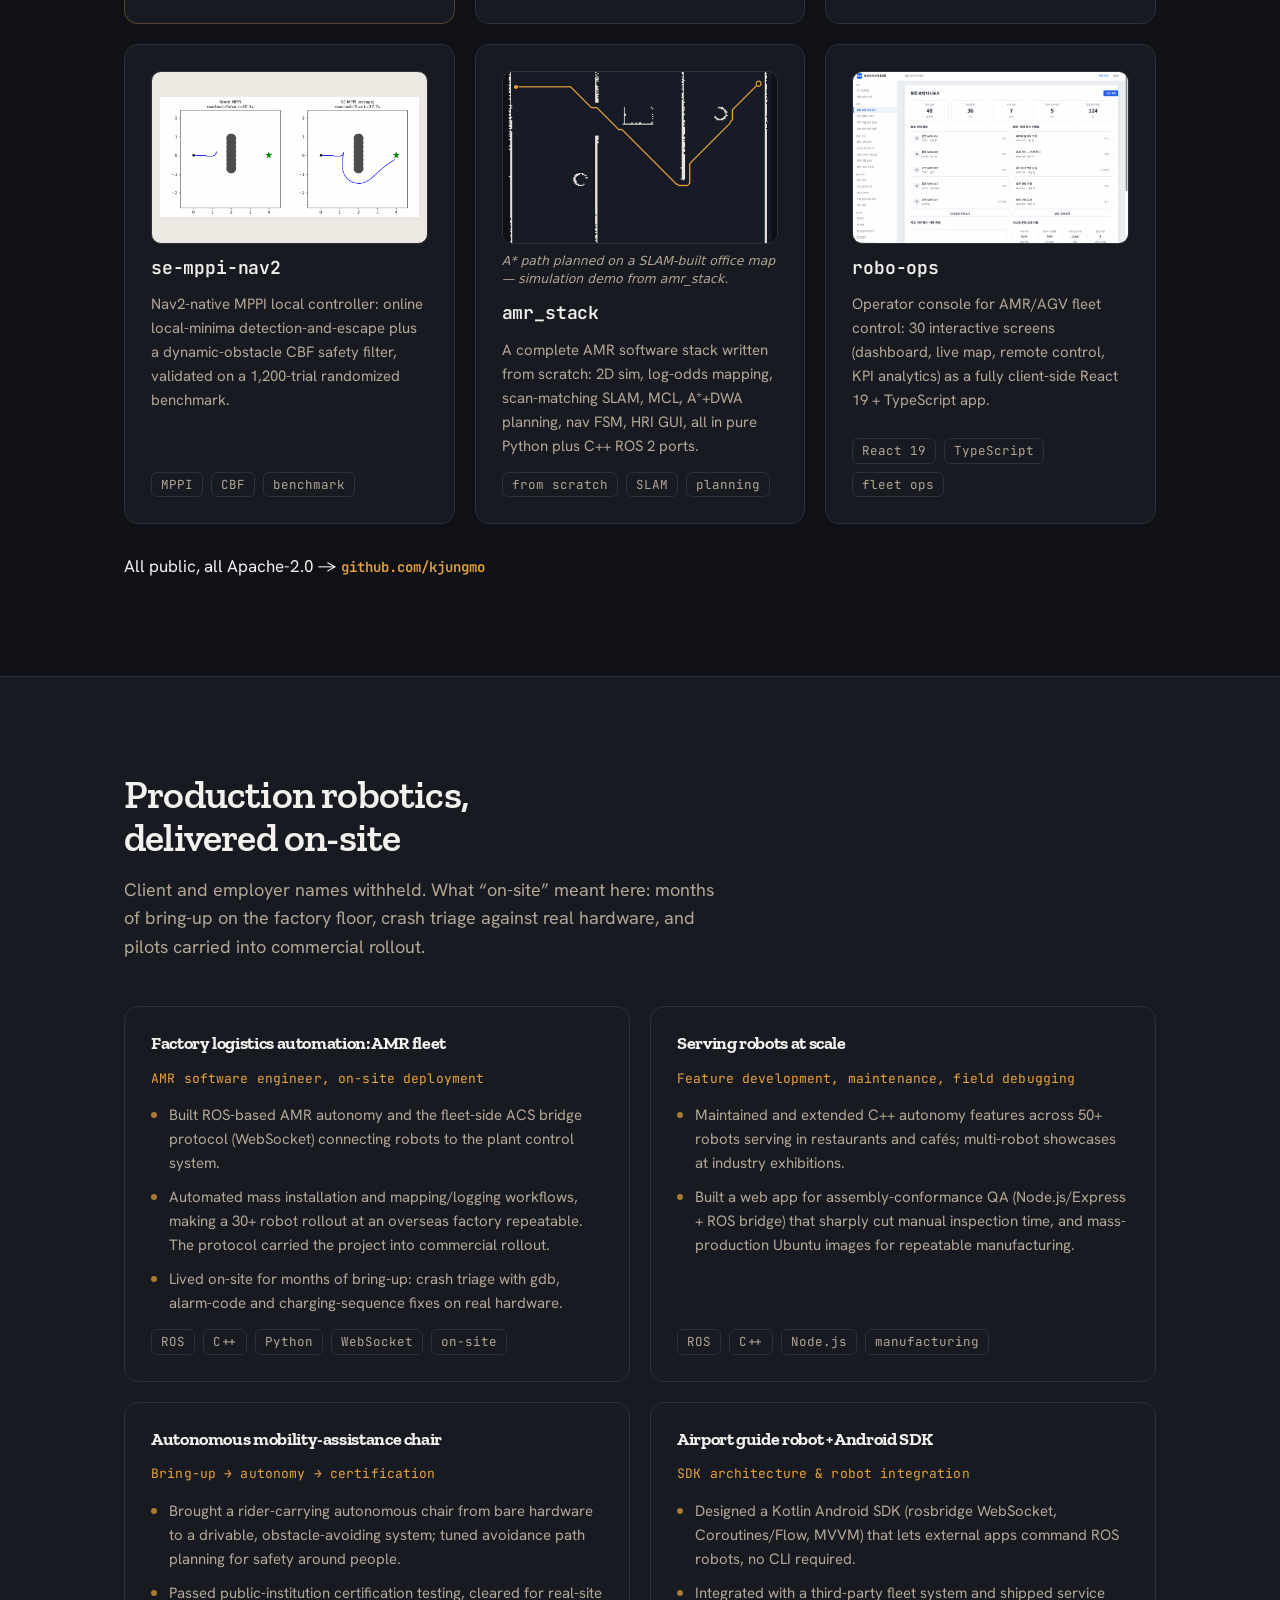
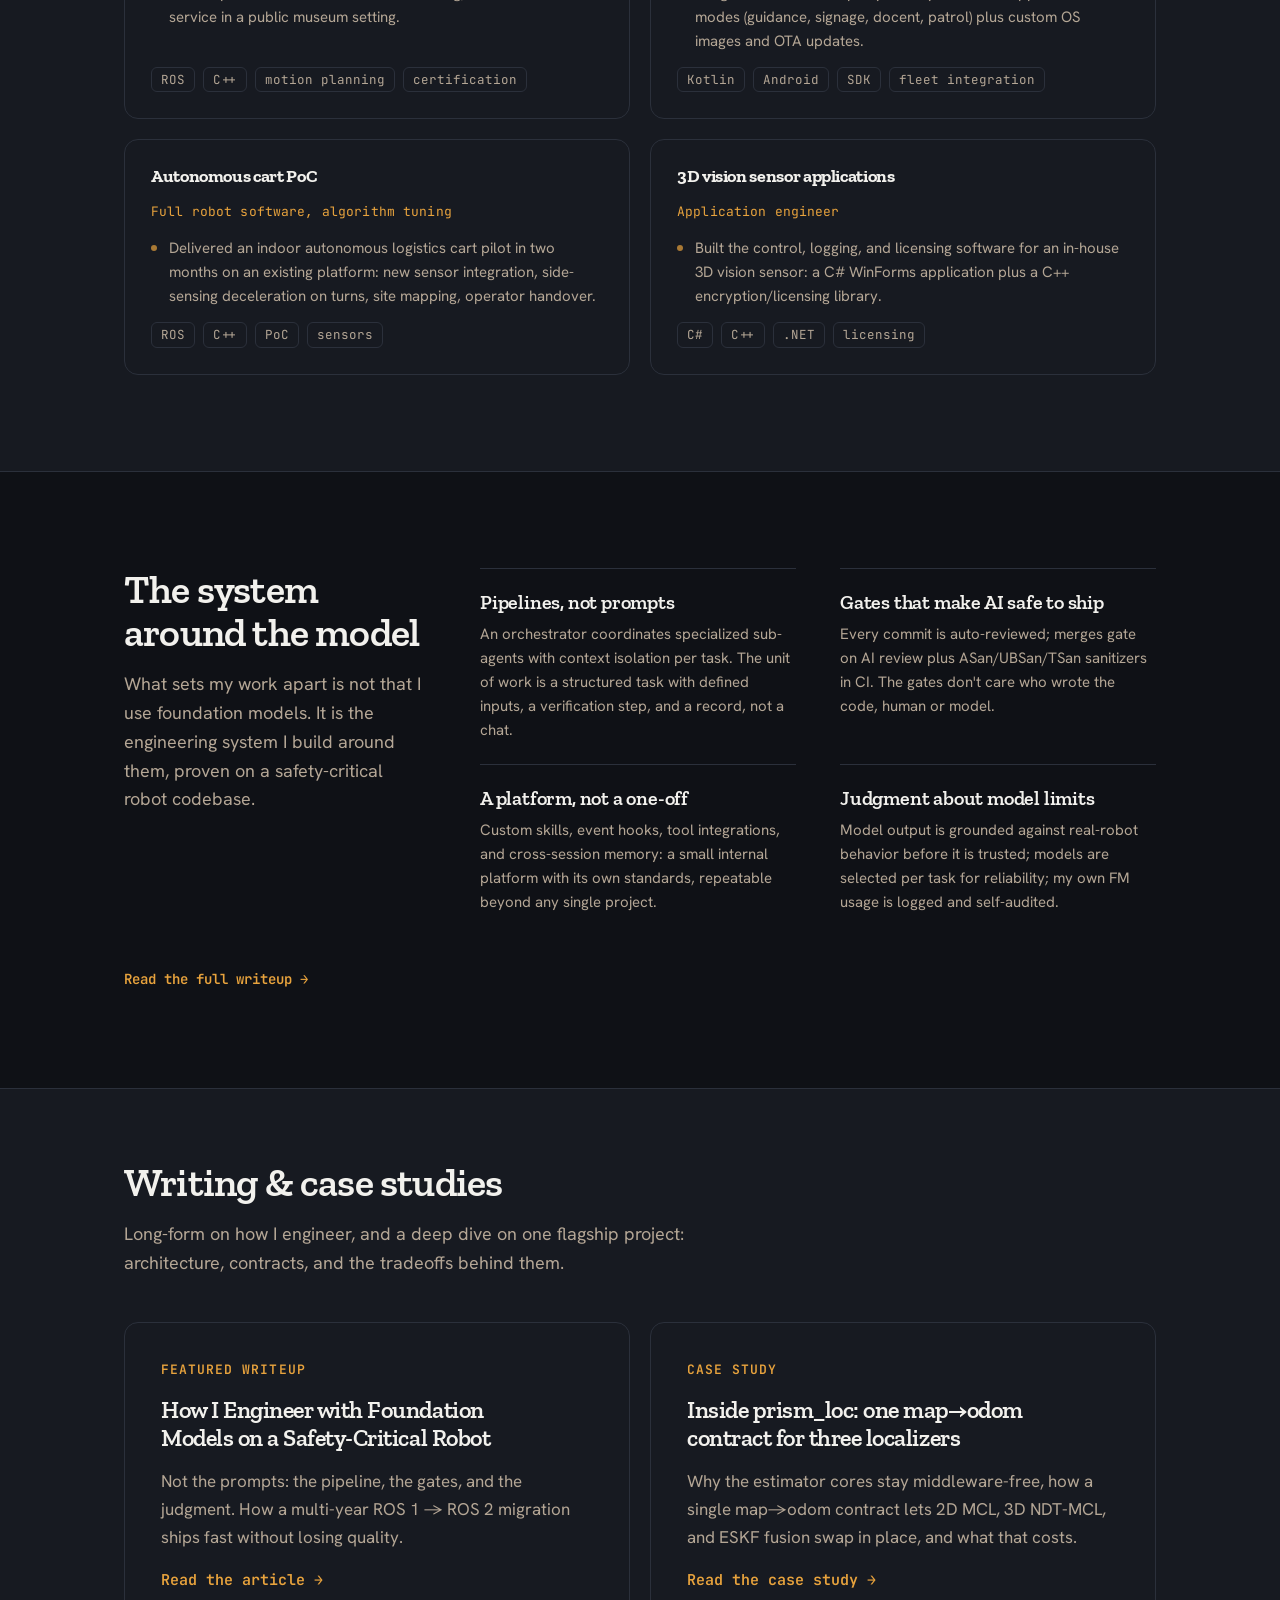
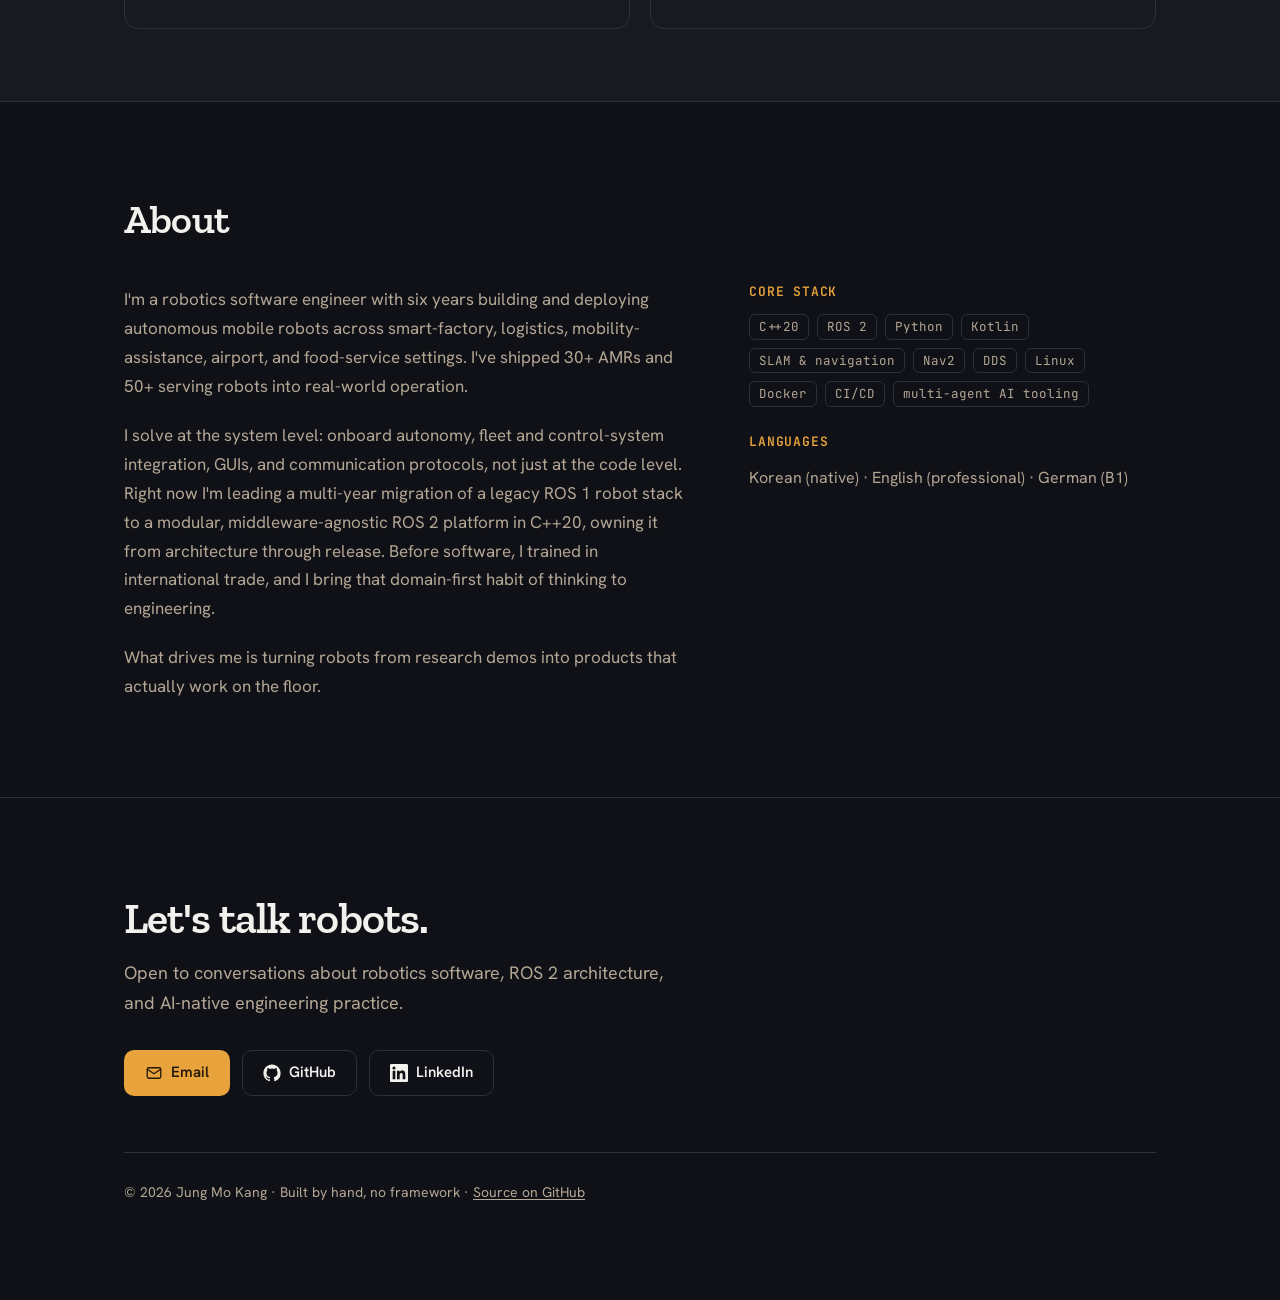
==== commit 70a782c0: "v5: add real project visuals to open-source cards and case study - 6 card thumbnails from own public" ====
--- a/index.html
+++ b/index.html
@@ -124,6 +124,9 @@
 
         <div class="grid grid-os">
           <article class="card card-study reveal">
+            <div class="card-figure card-figure--tile">
+              <img src="assets/img/prism-eval.png" width="880" height="656" loading="lazy" decoding="async" alt="Evaluation plot from prism_loc: localization position error and yaw error over time across three random seeds.">
+            </div>
             <div class="card-badge">Case study</div>
             <h3 class="card-name">prism_loc</h3>
             <p class="card-desc">Pluggable LiDAR localization for ROS 2: 2D MCL, 3D NDT-MCL, and LiDAR+IMU+RTK-GNSS ESKF fusion over middleware-free C++17 estimator cores, one map→odom contract.</p>
@@ -137,6 +140,9 @@
           </article>
 
           <article class="card card-link reveal">
+            <div class="card-figure card-figure--tile">
+              <img src="assets/img/strata-e1.png" width="880" height="353" loading="lazy" decoding="async" alt="Evaluation plot from strata: static-map F1 accuracy over time for the 2D grid and 3D voxel backends across low, medium, and high transient-mover densities.">
+            </div>
             <h3 class="card-name">strata</h3>
             <p class="card-desc">Pluggable lifelong LiDAR mapping for ROS 2: selectable 2D occupancy / 3D voxel backends, Bayesian persistence with FreMEn periodicity, 6-DoF. Sibling of prism_loc.</p>
             <div class="card-chips chips">
@@ -146,6 +152,9 @@
           </article>
 
           <article class="card card-link reveal">
+            <div class="card-figure card-figure--tile">
+              <img src="assets/img/compass-costfield.png" width="880" height="377" loading="lazy" decoding="async" alt="Figure from compass: the asymmetric social cost field around a moving person, wider in front than behind, shown at a near and a far prediction horizon.">
+            </div>
             <h3 class="card-name">compass</h3>
             <p class="card-desc">Commitment-based passing for social robot navigation: temporally consistent left/right passing decisions with lexicographic safety. Nav2 controller plugin, Gazebo testbed, and paper (arXiv-ready).</p>
             <div class="card-chips chips">
@@ -155,6 +164,9 @@
           </article>
 
           <article class="card card-link reveal">
+            <div class="card-figure card-figure--tile">
+              <img src="assets/img/semppi-utrap.png" width="880" height="411" loading="lazy" decoding="async" alt="Simulation comparison from se-mppi-nav2: stock MPPI stalls inside a U-shaped obstacle trap while the escape-enabled controller detours around it and reaches the goal.">
+            </div>
             <h3 class="card-name">se-mppi-nav2</h3>
             <p class="card-desc">Nav2-native MPPI local controller: online local-minima detection-and-escape plus a dynamic-obstacle CBF safety filter, validated on a 1,200-trial randomized benchmark.</p>
             <div class="card-chips chips">
@@ -164,6 +176,12 @@
           </article>
 
           <article class="card card-link reveal">
+            <figure class="card-fig-wrap">
+              <div class="card-figure">
+                <img src="assets/img/amrstack-demo.png" width="880" height="670" loading="lazy" decoding="async" alt="A* path planned on a SLAM-built office map — simulation demo from amr_stack.">
+              </div>
+              <figcaption class="card-fig-cap">A* path planned on a SLAM-built office map — simulation demo from amr_stack.</figcaption>
+            </figure>
             <h3 class="card-name">amr_stack</h3>
             <p class="card-desc">A complete AMR software stack written from scratch: 2D sim, log-odds mapping, scan-matching SLAM, MCL, A*+DWA planning, nav FSM, HRI GUI, all in pure Python plus C++ ROS 2 ports.</p>
             <div class="card-chips chips">
@@ -173,6 +191,9 @@
           </article>
 
           <article class="card card-link reveal">
+            <div class="card-figure">
+              <img src="assets/img/roboops-dash.png" width="880" height="550" loading="lazy" decoding="async" alt="Operator-console dashboard screen from robo-ops: a fleet-status summary row, a per-robot state list, and a live alarm and event feed.">
+            </div>
             <h3 class="card-name">robo-ops</h3>
             <p class="card-desc">Operator console for AMR/AGV fleet control: 30 interactive screens (dashboard, live map, remote control, KPI analytics) as a fully client-side React 19 + TypeScript app.</p>
             <div class="card-chips chips">
--- a/assets/style.css
+++ b/assets/style.css
@@ -964,6 +964,72 @@
   .section--tight { padding-block: 56px; }
 }
 
+/* ----- Card figures (v5 visuals) -------------------------------------------
+   A thumbnail at the head of each open-source card. Consistent 16/10 frame,
+   1px hairline border, radius from the card family, no layout shift (the
+   aspect-ratio box reserves space before the image decodes). Dark renders and
+   UI shots fill the frame (cover). White-canvas research plots instead sit on
+   a subtle light tile and are shown whole (contain) so axes and labels are not
+   cropped — the tile is a neutral mount, the plot itself is never recoloured. */
+.card-figure {
+  position: relative;
+  order: -1;                 /* image leads the card, above badge/title */
+  aspect-ratio: 16 / 10;
+  border: 1px solid var(--border);
+  border-radius: 10px;
+  overflow: hidden;
+  background: var(--surface-2);
+  line-height: 0;
+}
+.card-figure img {
+  display: block;
+  width: 100%;
+  height: 100%;
+  object-fit: cover;
+}
+.card-figure--tile { background: #ECE9E3; }
+.card-figure--tile img { object-fit: contain; padding: 8px; }
+
+/* A card figure that carries its own visible caption (the amr_stack demo is
+   labelled a simulation render in-frame, not only in alt text). */
+.card-fig-wrap {
+  order: -1;
+  margin: 0;
+  display: flex;
+  flex-direction: column;
+  gap: 8px;
+}
+.card-fig-wrap .card-figure { order: 0; }
+.card-fig-cap {
+  font-size: 12.5px;
+  font-style: italic;
+  color: var(--text-2);
+  line-height: 1.5;
+}
+
+/* ----- Article figures (v5 visuals) ----------------------------------------*/
+.article figure {
+  margin: 32px 0;
+}
+.article figure img {
+  display: block;
+  width: 100%;
+  height: auto;
+  border: 1px solid var(--border);
+  border-radius: 12px;
+}
+.article figure.figure--tile img {
+  background: #ECE9E3;
+  padding: 12px;
+}
+.article figcaption {
+  font-size: 14px;
+  font-style: italic;
+  color: var(--text-2);
+  line-height: 1.6;
+  margin-top: 10px;
+}
+
 /* ----- Reduced motion ------------------------------------------------------*/
 @media (prefers-reduced-motion: reduce) {
   html { scroll-behavior: auto; }
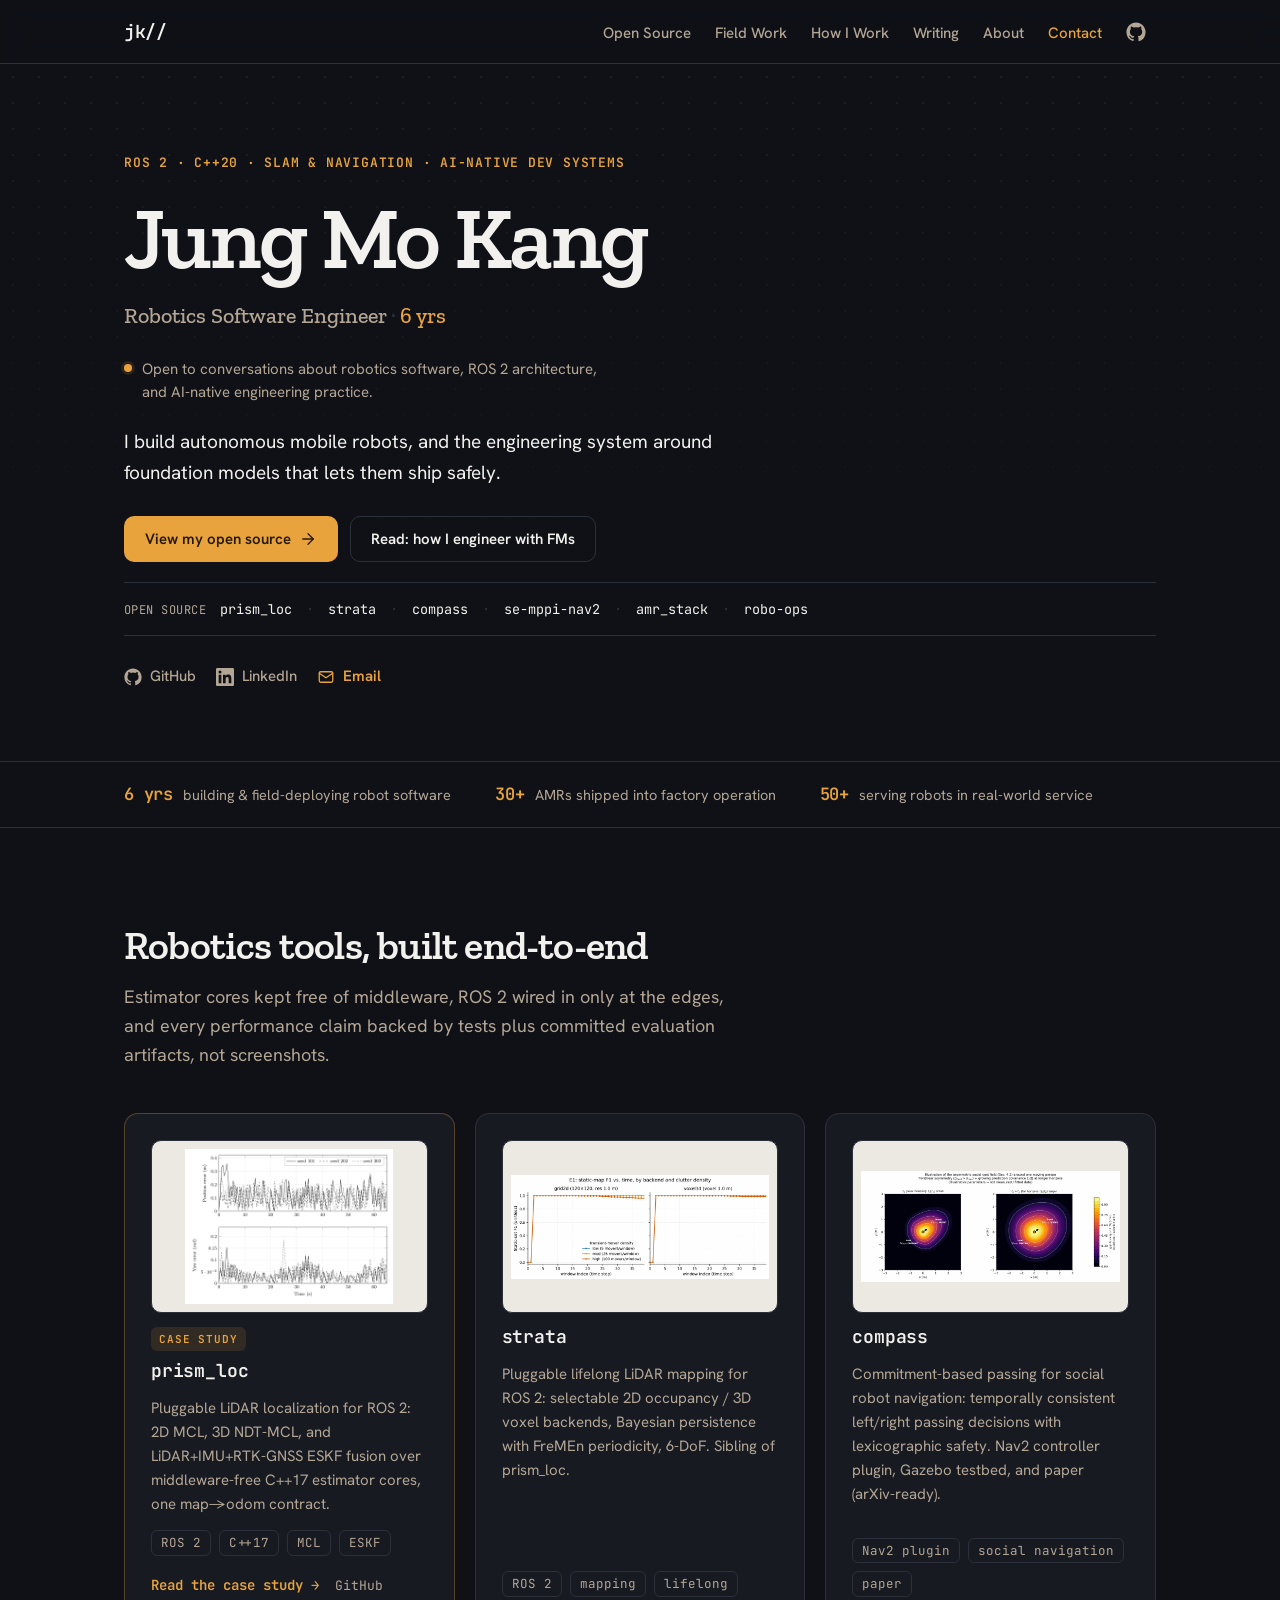
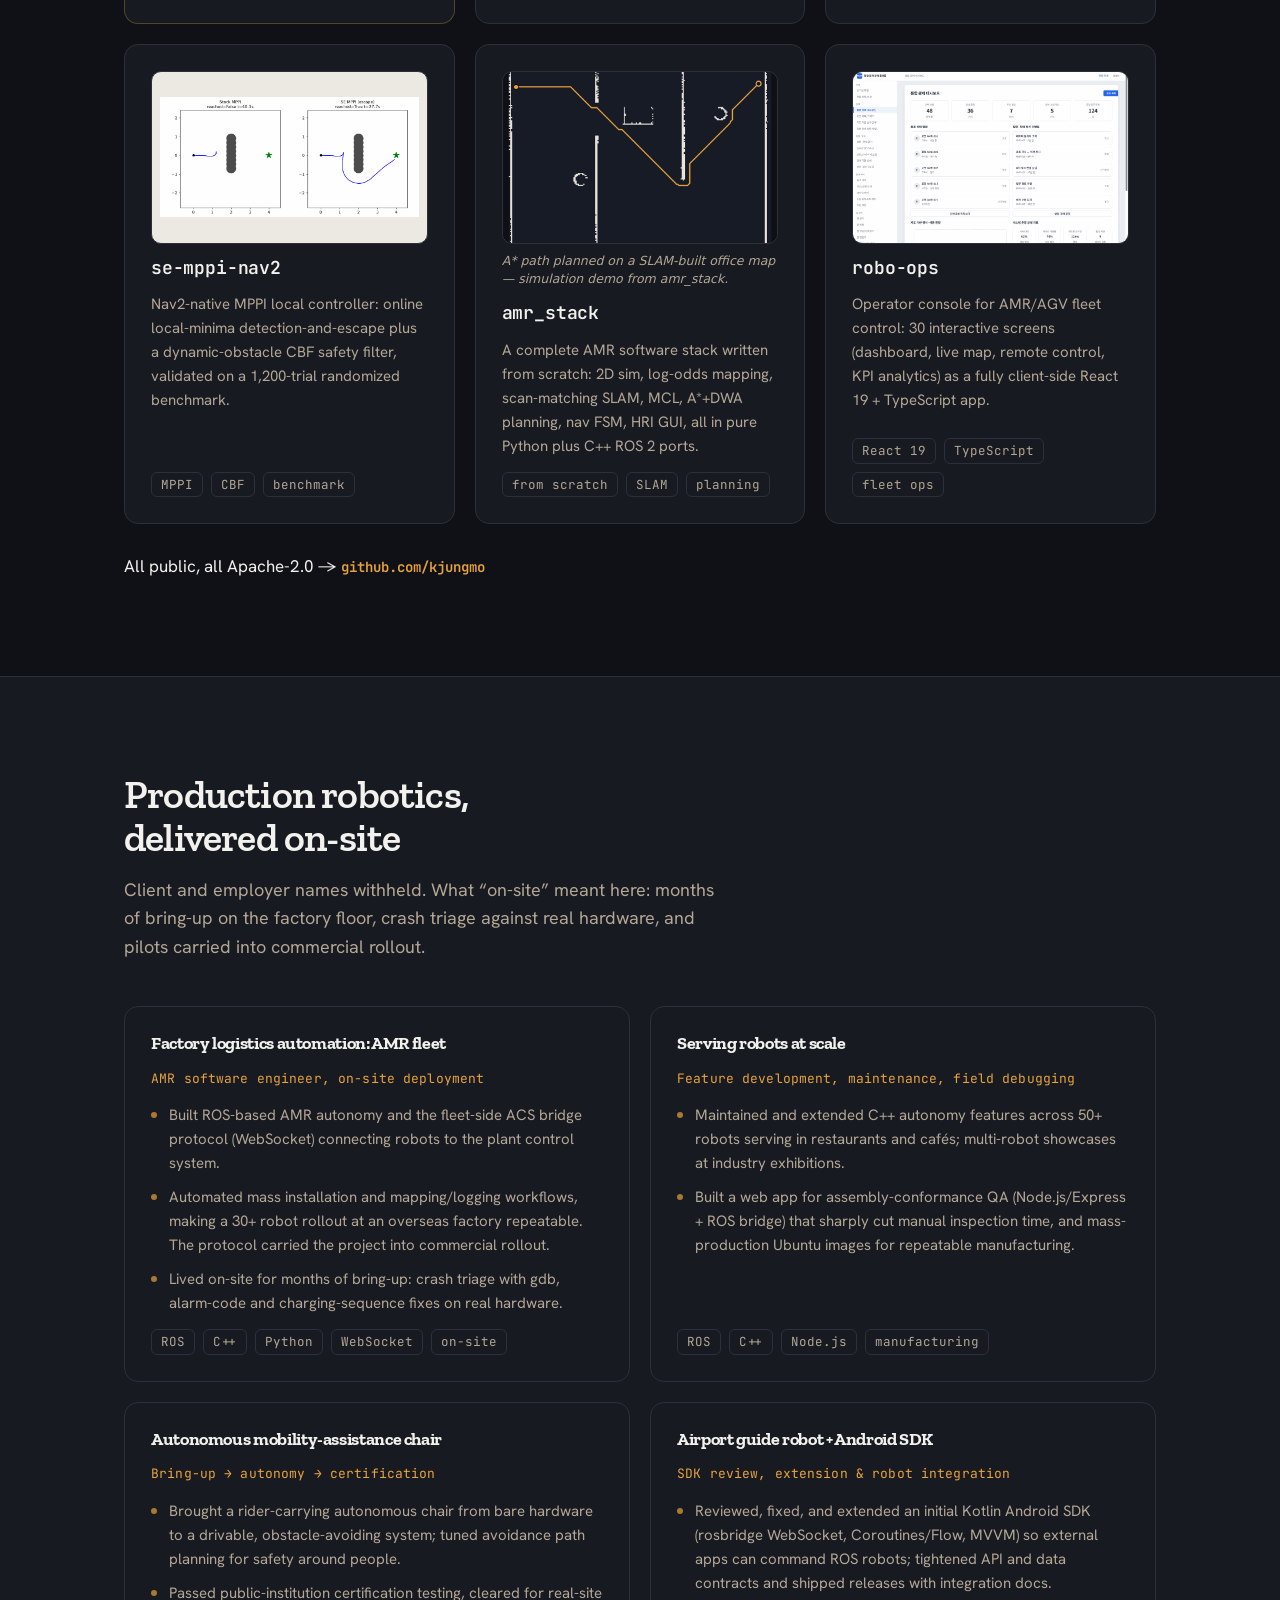
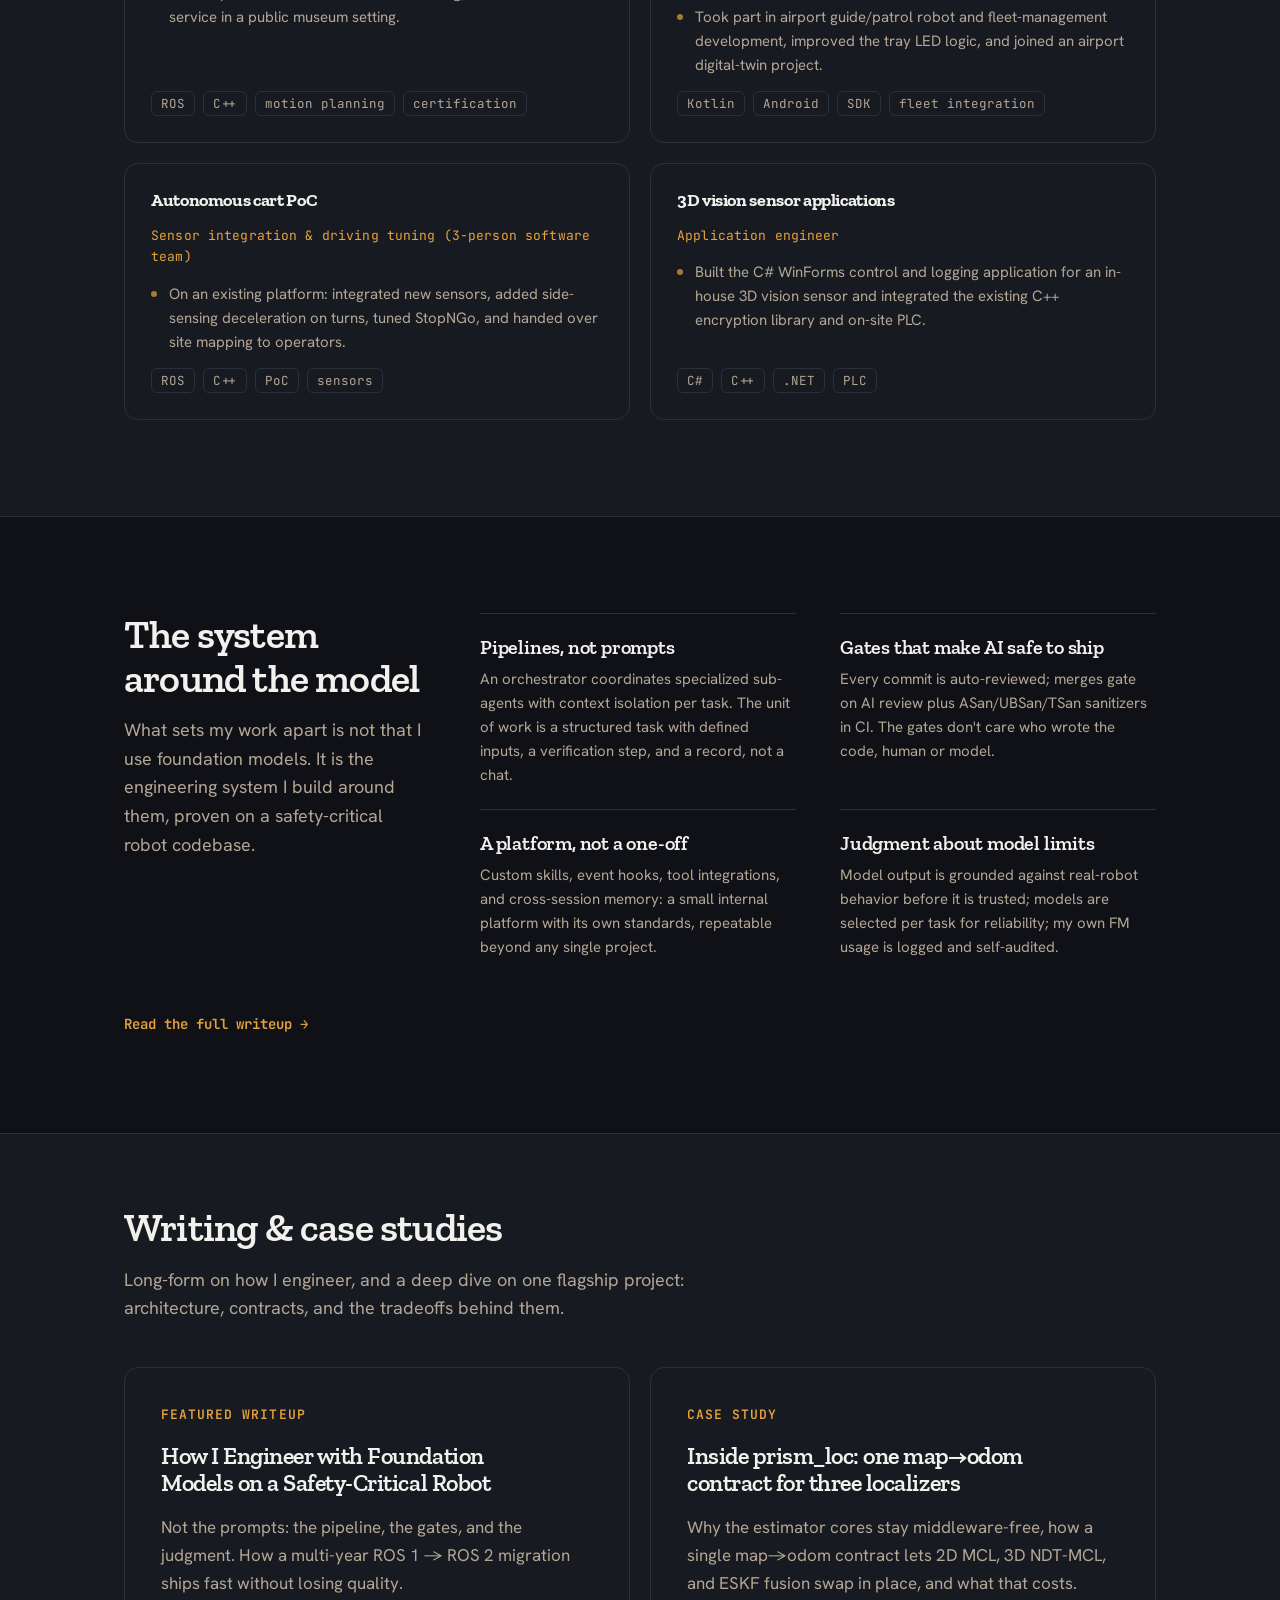
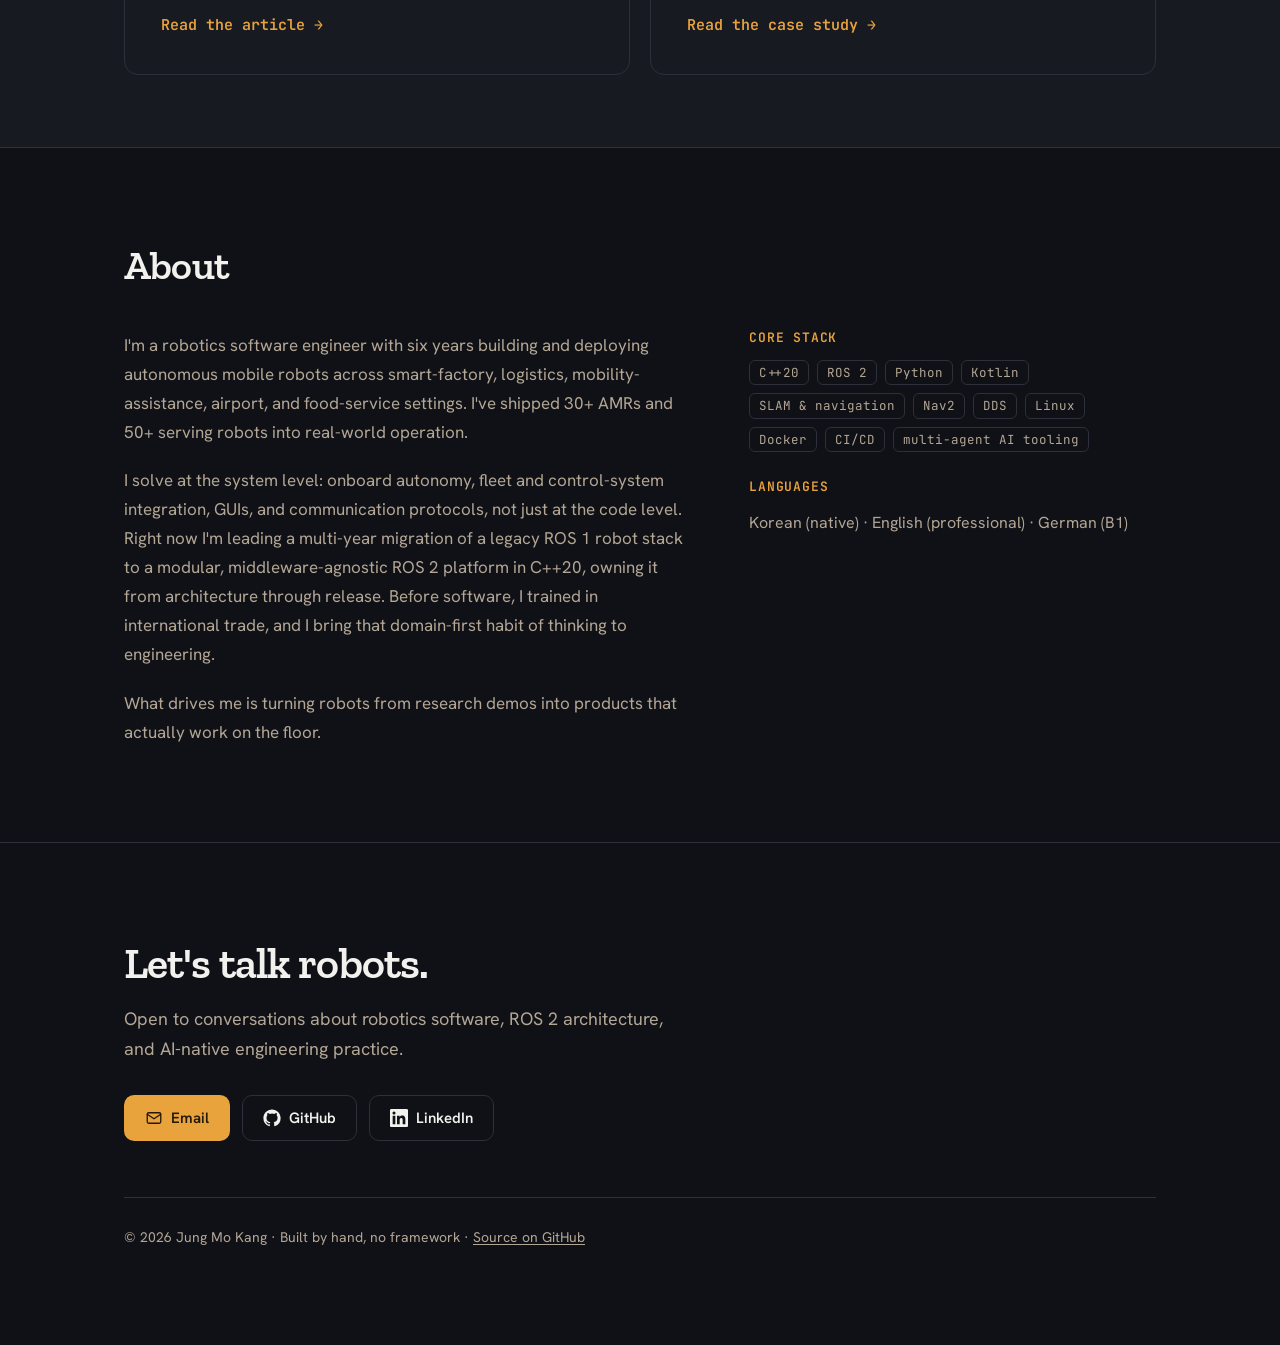
==== commit 73164e39: "Narrow work-entry wording to match the resume SDK: reviewed, fixed and extended an initial implement" ====
--- a/index.html
+++ b/index.html
@@ -255,10 +255,10 @@
 
           <article class="card entry reveal">
             <h3 class="entry-title">Airport guide robot + Android SDK</h3>
-            <p class="entry-role">SDK architecture &amp; robot integration</p>
-            <ul class="bullets">
-              <li>Designed a Kotlin Android SDK (rosbridge WebSocket, Coroutines/Flow, MVVM) that lets external apps command ROS robots, no CLI required.</li>
-              <li>Integrated with a third-party fleet system and shipped service modes (guidance, signage, docent, patrol) plus custom OS images and OTA updates.</li>
+            <p class="entry-role">SDK review, extension &amp; robot integration</p>
+            <ul class="bullets">
+              <li>Reviewed, fixed, and extended an initial Kotlin Android SDK (rosbridge WebSocket, Coroutines/Flow, MVVM) so external apps can command ROS robots; tightened API and data contracts and shipped releases with integration docs.</li>
+              <li>Took part in airport guide/patrol robot and fleet-management development, improved the tray LED logic, and joined an airport digital-twin project.</li>
             </ul>
             <div class="card-chips chips">
               <span class="chip">Kotlin</span><span class="chip">Android</span><span class="chip">SDK</span><span class="chip">fleet integration</span>
@@ -267,9 +267,9 @@
 
           <article class="card entry reveal">
             <h3 class="entry-title">Autonomous cart PoC</h3>
-            <p class="entry-role">Full robot software, algorithm tuning</p>
-            <ul class="bullets">
-              <li>Delivered an indoor autonomous logistics cart pilot in two months on an existing platform: new sensor integration, side-sensing deceleration on turns, site mapping, operator handover.</li>
+            <p class="entry-role">Sensor integration &amp; driving tuning (3-person software team)</p>
+            <ul class="bullets">
+              <li>On an existing platform: integrated new sensors, added side-sensing deceleration on turns, tuned StopNGo, and handed over site mapping to operators.</li>
             </ul>
             <div class="card-chips chips">
               <span class="chip">ROS</span><span class="chip">C++</span><span class="chip">PoC</span><span class="chip">sensors</span>
@@ -280,10 +280,10 @@
             <h3 class="entry-title">3D vision sensor applications</h3>
             <p class="entry-role">Application engineer</p>
             <ul class="bullets">
-              <li>Built the control, logging, and licensing software for an in-house 3D vision sensor: a C# WinForms application plus a C++ encryption/licensing library.</li>
-            </ul>
-            <div class="card-chips chips">
-              <span class="chip">C#</span><span class="chip">C++</span><span class="chip">.NET</span><span class="chip">licensing</span>
+              <li>Built the C# WinForms control and logging application for an in-house 3D vision sensor and integrated the existing C++ encryption library and on-site PLC.</li>
+            </ul>
+            <div class="card-chips chips">
+              <span class="chip">C#</span><span class="chip">C++</span><span class="chip">.NET</span><span class="chip">PLC</span>
             </div>
           </article>
         </div>
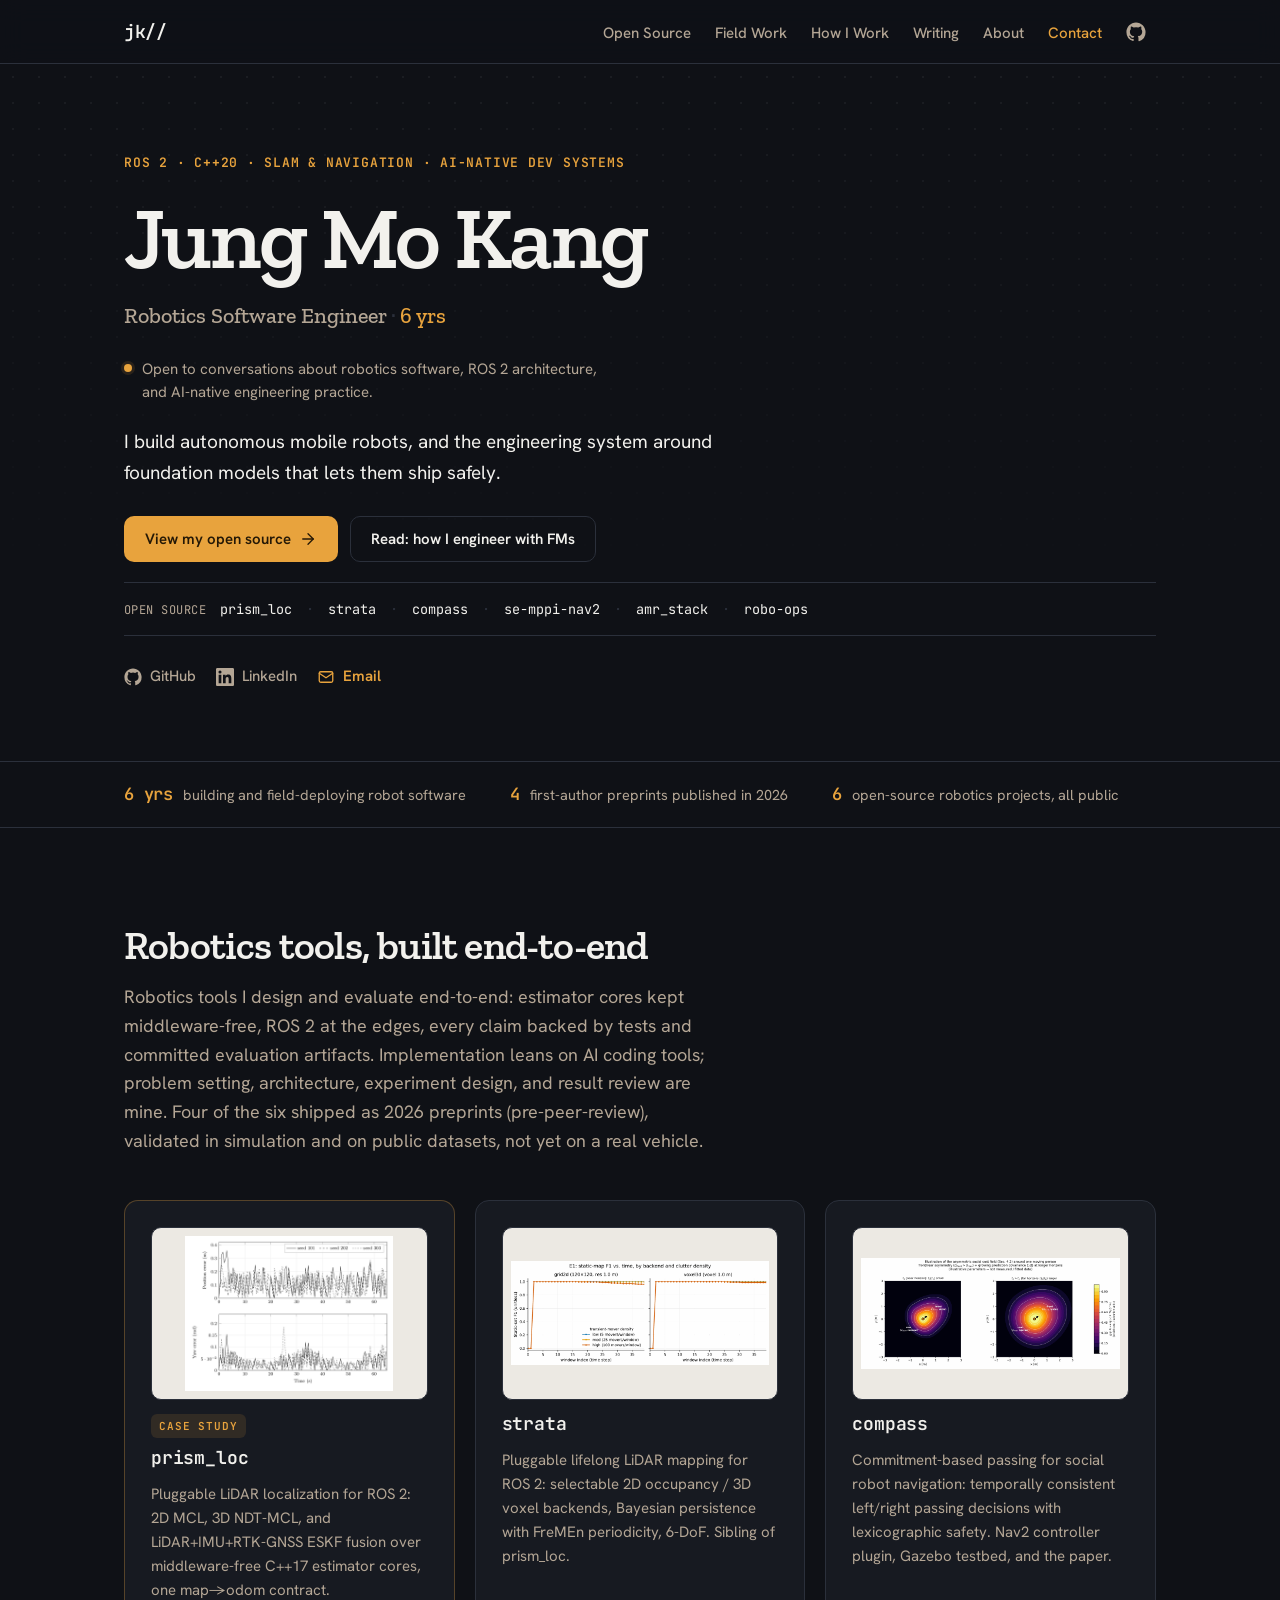
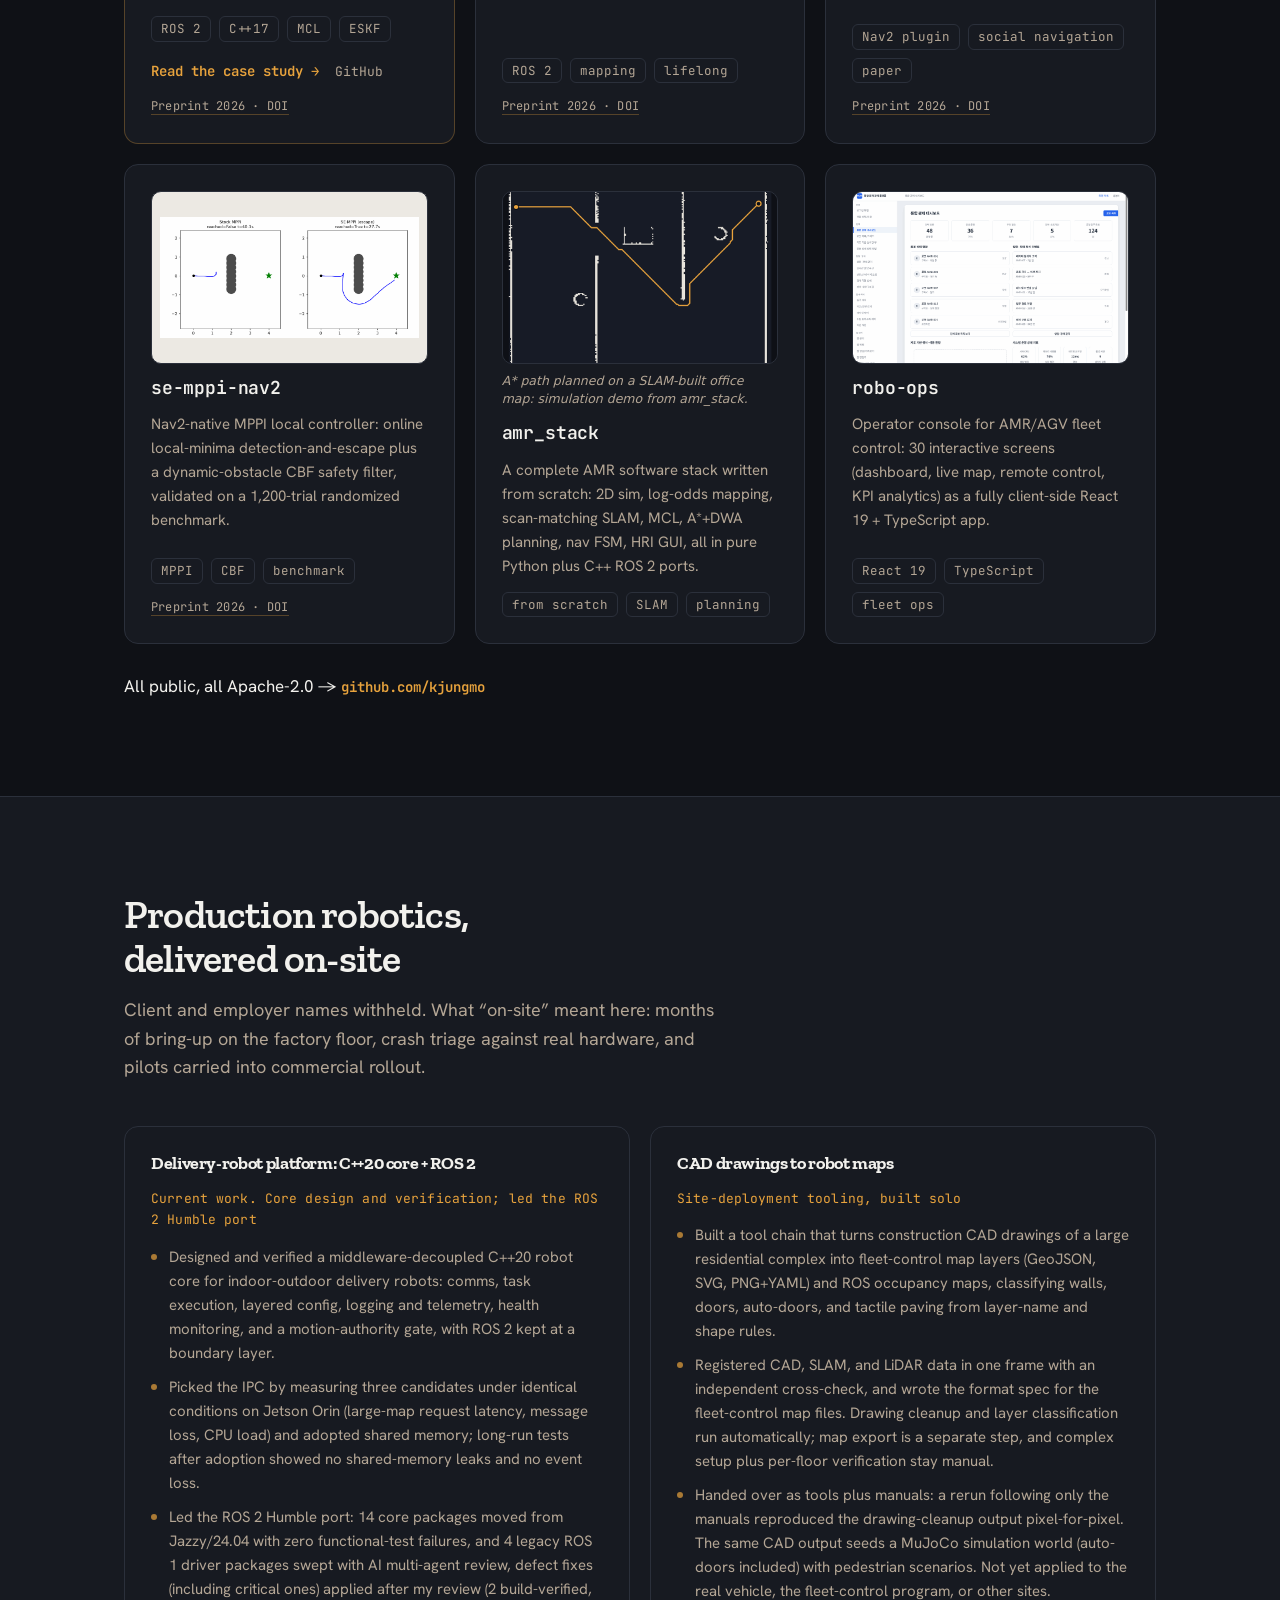
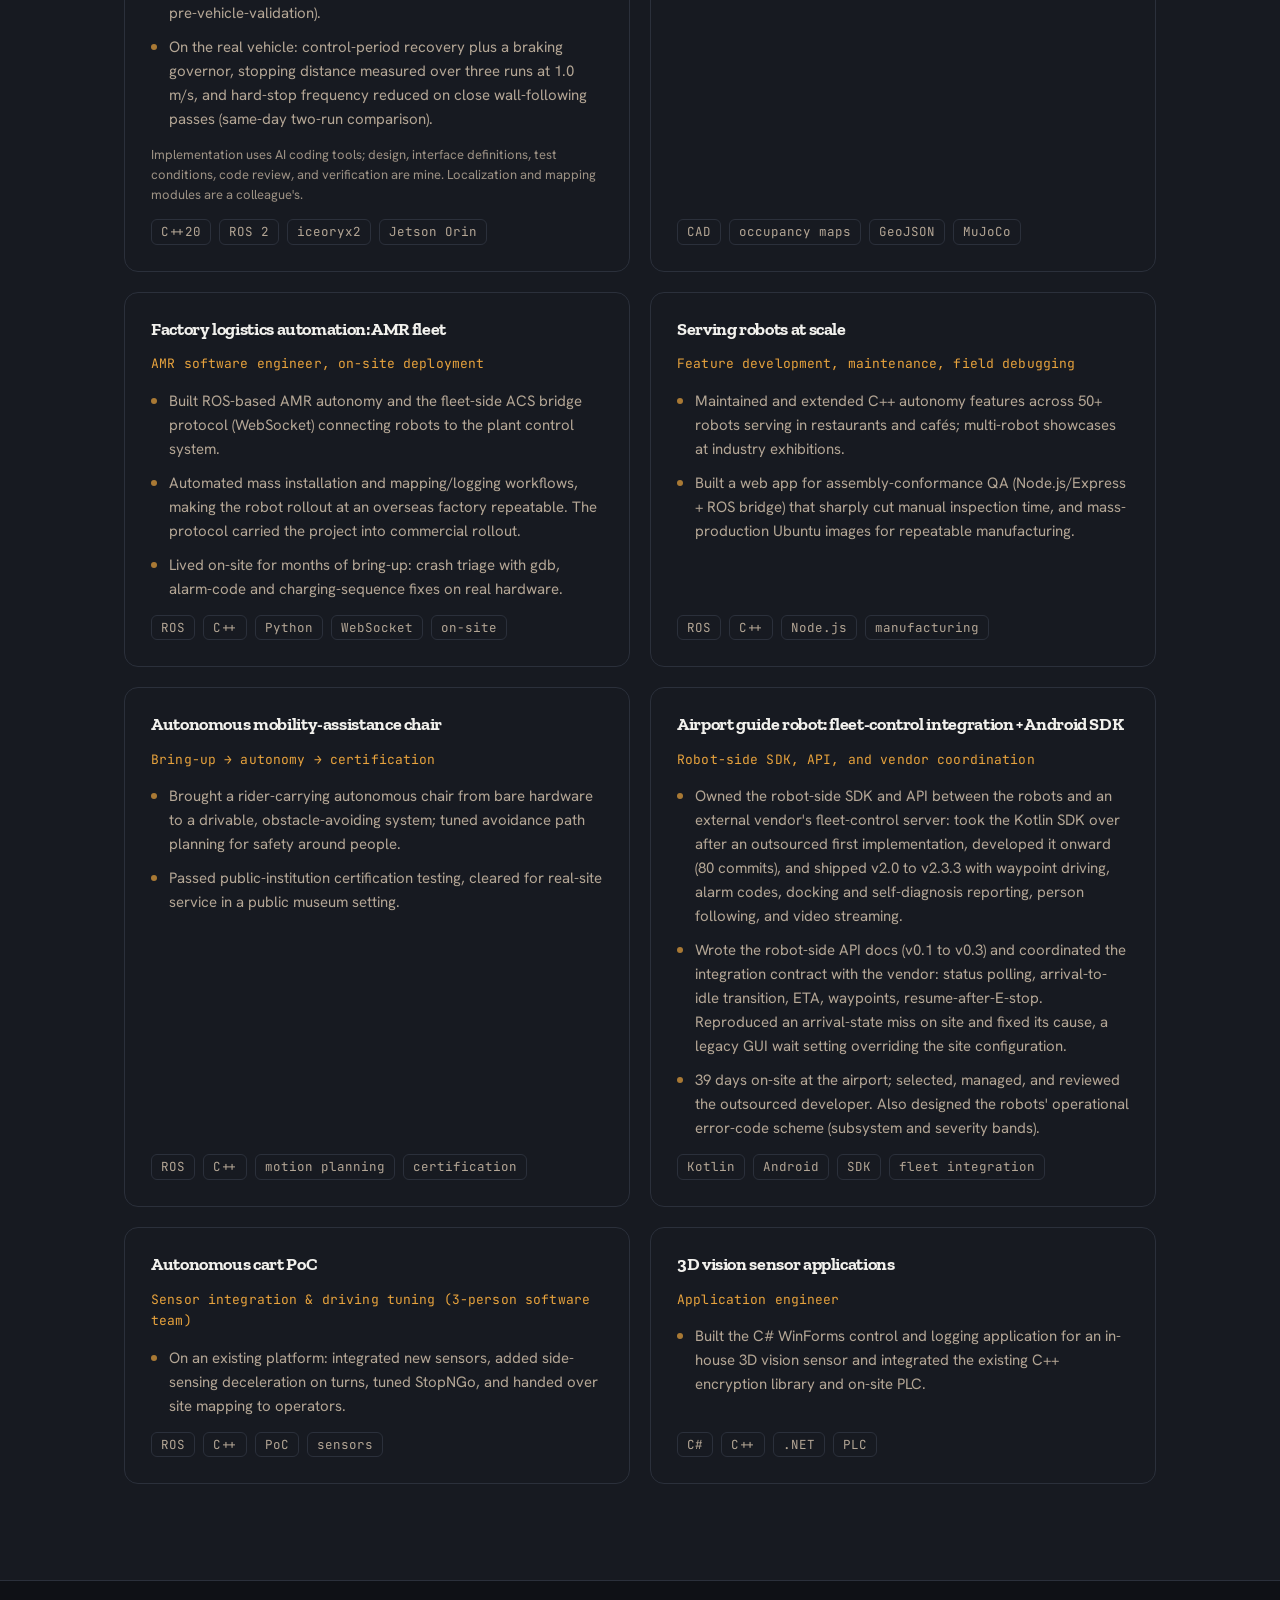
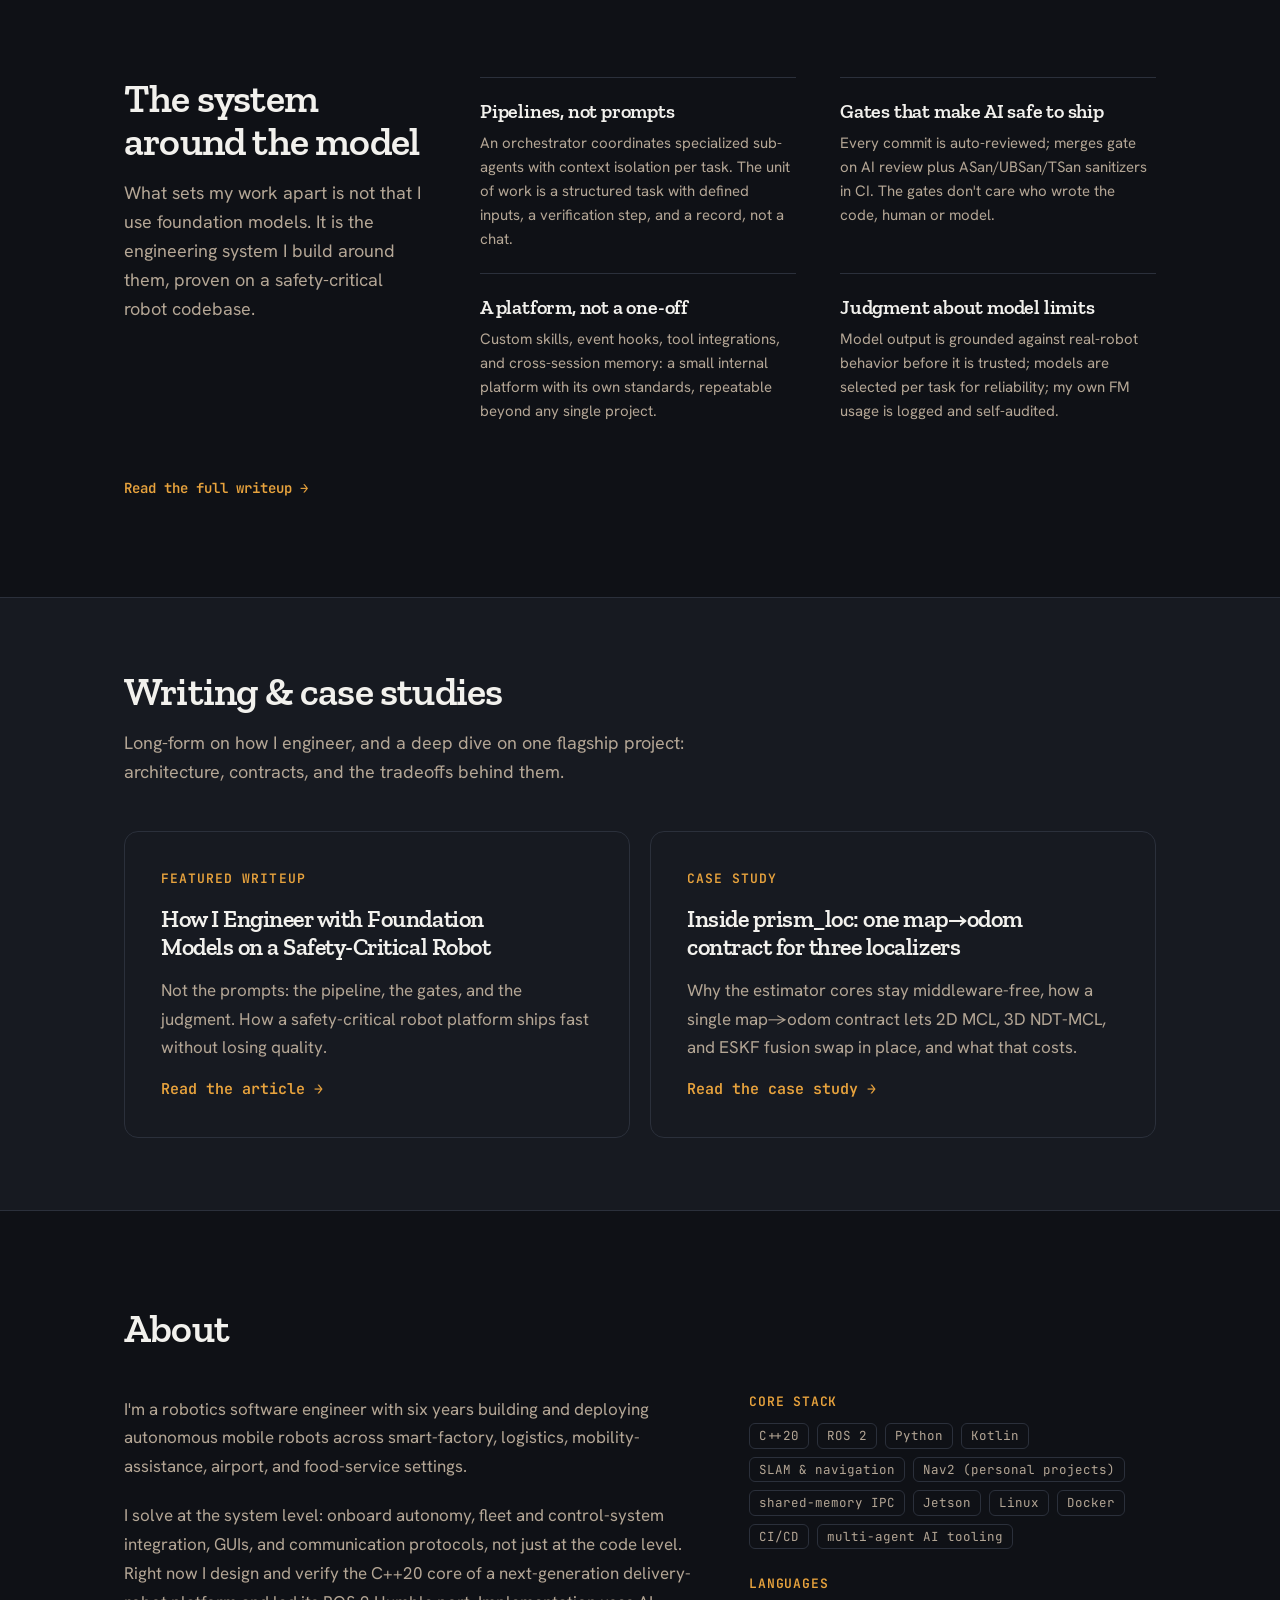
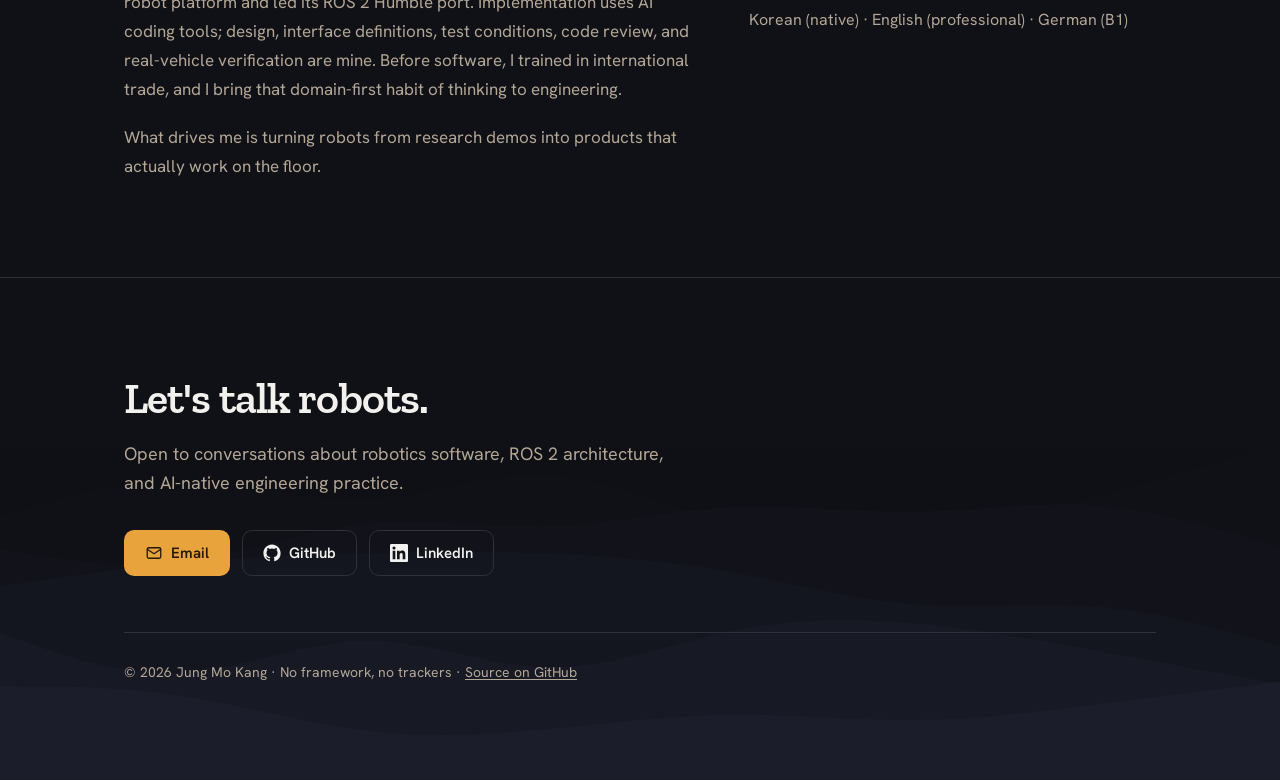
==== commit 58289790: "Content renewal 2026-11: preprints, current platform work, honest claims Stats strip drops the retir" ====
--- a/index.html
+++ b/index.html
@@ -4,16 +4,16 @@
   <meta charset="utf-8">
   <meta name="viewport" content="width=device-width, initial-scale=1">
   <title>Jung Mo Kang — Robotics Software Engineer</title>
-  <meta name="description" content="Robotics software engineer building autonomous mobile robots and the AI-native engineering systems that ship them safely. ROS 2, C++20, SLAM and navigation, open-source robotics.">
+  <meta name="description" content="Robotics software engineer building autonomous mobile robots and the AI-native engineering system that ships them safely. ROS 2, C++20, SLAM and navigation; four 2026 preprints and six open-source robotics projects.">
   <link rel="canonical" href="https://kjungmo.github.io/">
 
   <meta property="og:type" content="website">
   <meta property="og:url" content="https://kjungmo.github.io/">
   <meta property="og:title" content="Jung Mo Kang — Robotics Software Engineer">
-  <meta property="og:description" content="Robotics software engineer building autonomous mobile robots and the AI-native engineering systems that ship them safely. ROS 2, C++20, SLAM and navigation, open-source robotics.">
+  <meta property="og:description" content="Robotics software engineer building autonomous mobile robots and the AI-native engineering system that ships them safely. ROS 2, C++20, SLAM and navigation; four 2026 preprints and six open-source robotics projects.">
   <meta name="twitter:card" content="summary">
   <meta name="twitter:title" content="Jung Mo Kang — Robotics Software Engineer">
-  <meta name="twitter:description" content="Robotics software engineer building autonomous mobile robots and the AI-native engineering systems that ship them safely. ROS 2, C++20, SLAM and navigation, open-source robotics.">
+  <meta name="twitter:description" content="Robotics software engineer building autonomous mobile robots and the AI-native engineering system that ships them safely. ROS 2, C++20, SLAM and navigation; four 2026 preprints and six open-source robotics projects.">
 
   <link rel="icon" href="assets/favicon.svg" type="image/svg+xml">
 
@@ -101,15 +101,15 @@
       <div class="container">
         <div class="stat">
           <div class="num">6 yrs</div>
-          <div class="label">building &amp; field-deploying robot software</div>
+          <div class="label">building and field-deploying robot software</div>
         </div>
         <div class="stat">
-          <div class="num">30+</div>
-          <div class="label">AMRs shipped into factory operation</div>
+          <div class="num">4</div>
+          <div class="label">first-author preprints published in 2026</div>
         </div>
         <div class="stat">
-          <div class="num">50+</div>
-          <div class="label">serving robots in real-world service</div>
+          <div class="num">6</div>
+          <div class="label">open-source robotics projects, all public</div>
         </div>
       </div>
     </section>
@@ -119,7 +119,7 @@
       <div class="container">
         <div class="section-head reveal">
           <h2 class="section-title" id="os-title">Robotics tools, built end-to-end</h2>
-          <p class="section-intro">Estimator cores kept free of middleware, ROS 2 wired in only at the edges, and every performance claim backed by tests plus committed evaluation artifacts, not screenshots.</p>
+          <p class="section-intro">Robotics tools I design and evaluate end-to-end: estimator cores kept middleware-free, ROS 2 at the edges, every claim backed by tests and committed evaluation artifacts. Implementation leans on AI coding tools; problem setting, architecture, experiment design, and result review are mine. Four of the six shipped as 2026 preprints (pre-peer-review), validated in simulation and on public datasets, not yet on a real vehicle.</p>
         </div>
 
         <div class="grid grid-os">
@@ -137,6 +137,7 @@
               <a class="card-action-primary" href="writing/prism-loc-localization.html">Read the case study →</a>
               <a class="card-action-secondary" href="https://github.com/kjungmo/prism_loc">GitHub</a>
             </div>
+            <p class="card-preprint"><a href="https://doi.org/10.20944/preprints202610.0391.v1" aria-label="prism_loc preprint, 2026, DOI">Preprint 2026 · DOI</a></p>
           </article>
 
           <article class="card card-link reveal">
@@ -149,18 +150,20 @@
               <span class="chip">ROS 2</span><span class="chip">mapping</span><span class="chip">lifelong</span>
             </div>
             <a class="stretched" href="https://github.com/kjungmo/strata" aria-label="strata on GitHub"></a>
+            <p class="card-preprint"><a href="https://doi.org/10.20944/preprints202610.2339.v1" aria-label="strata preprint, 2026, DOI">Preprint 2026 · DOI</a></p>
           </article>
 
           <article class="card card-link reveal">
             <div class="card-figure card-figure--tile">
-              <img src="assets/img/compass-costfield.png" width="880" height="377" loading="lazy" decoding="async" alt="Figure from compass: the asymmetric social cost field around a moving person, wider in front than behind, shown at a near and a far prediction horizon.">
+              <img src="assets/img/compass-costfield.png" width="880" height="377" loading="lazy" decoding="async" alt="Figure from compass: the asymmetric social cost field around a moving person, wider in front than behind, shown at a near and a far prediction horizon. Conceptual diagram, not measured data.">
             </div>
             <h3 class="card-name">compass</h3>
-            <p class="card-desc">Commitment-based passing for social robot navigation: temporally consistent left/right passing decisions with lexicographic safety. Nav2 controller plugin, Gazebo testbed, and paper (arXiv-ready).</p>
+            <p class="card-desc">Commitment-based passing for social robot navigation: temporally consistent left/right passing decisions with lexicographic safety. Nav2 controller plugin, Gazebo testbed, and the paper.</p>
             <div class="card-chips chips">
               <span class="chip">Nav2 plugin</span><span class="chip">social navigation</span><span class="chip">paper</span>
             </div>
             <a class="stretched" href="https://github.com/kjungmo/compass" aria-label="compass on GitHub"></a>
+            <p class="card-preprint"><a href="https://doi.org/10.20944/preprints202610.0120.v1" aria-label="compass preprint, 2026, DOI">Preprint 2026 · DOI</a></p>
           </article>
 
           <article class="card card-link reveal">
@@ -173,14 +176,15 @@
               <span class="chip">MPPI</span><span class="chip">CBF</span><span class="chip">benchmark</span>
             </div>
             <a class="stretched" href="https://github.com/kjungmo/se-mppi-nav2" aria-label="se-mppi-nav2 on GitHub"></a>
+            <p class="card-preprint"><a href="https://doi.org/10.20944/preprints202611.0375.v1" aria-label="se-mppi-nav2 preprint, 2026, DOI">Preprint 2026 · DOI</a></p>
           </article>
 
           <article class="card card-link reveal">
             <figure class="card-fig-wrap">
               <div class="card-figure">
-                <img src="assets/img/amrstack-demo.png" width="880" height="670" loading="lazy" decoding="async" alt="A* path planned on a SLAM-built office map — simulation demo from amr_stack.">
+                <img src="assets/img/amrstack-demo.png" width="880" height="670" loading="lazy" decoding="async" alt="A* path planned on a SLAM-built office map: simulation demo from amr_stack.">
               </div>
-              <figcaption class="card-fig-cap">A* path planned on a SLAM-built office map — simulation demo from amr_stack.</figcaption>
+              <figcaption class="card-fig-cap">A* path planned on a SLAM-built office map: simulation demo from amr_stack.</figcaption>
             </figure>
             <h3 class="card-name">amr_stack</h3>
             <p class="card-desc">A complete AMR software stack written from scratch: 2D sim, log-odds mapping, scan-matching SLAM, MCL, A*+DWA planning, nav FSM, HRI GUI, all in pure Python plus C++ ROS 2 ports.</p>
@@ -217,11 +221,39 @@
 
         <div class="grid grid-field">
           <article class="card entry reveal">
+            <h3 class="entry-title">Delivery-robot platform: C++20 core + ROS 2</h3>
+            <p class="entry-role">Current work. Core design and verification; led the ROS 2 Humble port</p>
+            <ul class="bullets">
+              <li>Designed and verified a middleware-decoupled C++20 robot core for indoor-outdoor delivery robots: comms, task execution, layered config, logging and telemetry, health monitoring, and a motion-authority gate, with ROS 2 kept at a boundary layer.</li>
+              <li>Picked the IPC by measuring three candidates under identical conditions on Jetson Orin (large-map request latency, message loss, CPU load) and adopted shared memory; long-run tests after adoption showed no shared-memory leaks and no event loss.</li>
+              <li>Led the ROS 2 Humble port: 14 core packages moved from Jazzy/24.04 with zero functional-test failures, and 4 legacy ROS 1 driver packages swept with AI multi-agent review, defect fixes (including critical ones) applied after my review (2 build-verified, pre-vehicle-validation).</li>
+              <li>On the real vehicle: control-period recovery plus a braking governor, stopping distance measured over three runs at 1.0 m/s, and hard-stop frequency reduced on close wall-following passes (same-day two-run comparison).</li>
+            </ul>
+            <p class="entry-note">Implementation uses AI coding tools; design, interface definitions, test conditions, code review, and verification are mine. Localization and mapping modules are a colleague's.</p>
+            <div class="card-chips chips">
+              <span class="chip">C++20</span><span class="chip">ROS 2</span><span class="chip">iceoryx2</span><span class="chip">Jetson Orin</span>
+            </div>
+          </article>
+
+          <article class="card entry reveal">
+            <h3 class="entry-title">CAD drawings to robot maps</h3>
+            <p class="entry-role">Site-deployment tooling, built solo</p>
+            <ul class="bullets">
+              <li>Built a tool chain that turns construction CAD drawings of a large residential complex into fleet-control map layers (GeoJSON, SVG, PNG+YAML) and ROS occupancy maps, classifying walls, doors, auto-doors, and tactile paving from layer-name and shape rules.</li>
+              <li>Registered CAD, SLAM, and LiDAR data in one frame with an independent cross-check, and wrote the format spec for the fleet-control map files. Drawing cleanup and layer classification run automatically; map export is a separate step, and complex setup plus per-floor verification stay manual.</li>
+              <li>Handed over as tools plus manuals: a rerun following only the manuals reproduced the drawing-cleanup output pixel-for-pixel. The same CAD output seeds a MuJoCo simulation world (auto-doors included) with pedestrian scenarios. Not yet applied to the real vehicle, the fleet-control program, or other sites.</li>
+            </ul>
+            <div class="card-chips chips">
+              <span class="chip">CAD</span><span class="chip">occupancy maps</span><span class="chip">GeoJSON</span><span class="chip">MuJoCo</span>
+            </div>
+          </article>
+
+          <article class="card entry reveal">
             <h3 class="entry-title">Factory logistics automation: AMR fleet</h3>
             <p class="entry-role">AMR software engineer, on-site deployment</p>
             <ul class="bullets">
               <li>Built ROS-based AMR autonomy and the fleet-side ACS bridge protocol (WebSocket) connecting robots to the plant control system.</li>
-              <li>Automated mass installation and mapping/logging workflows, making a 30+ robot rollout at an overseas factory repeatable. The protocol carried the project into commercial rollout.</li>
+              <li>Automated mass installation and mapping/logging workflows, making the robot rollout at an overseas factory repeatable. The protocol carried the project into commercial rollout.</li>
               <li>Lived on-site for months of bring-up: crash triage with gdb, alarm-code and charging-sequence fixes on real hardware.</li>
             </ul>
             <div class="card-chips chips">
@@ -254,11 +286,12 @@
           </article>
 
           <article class="card entry reveal">
-            <h3 class="entry-title">Airport guide robot + Android SDK</h3>
-            <p class="entry-role">SDK review, extension &amp; robot integration</p>
-            <ul class="bullets">
-              <li>Reviewed, fixed, and extended an initial Kotlin Android SDK (rosbridge WebSocket, Coroutines/Flow, MVVM) so external apps can command ROS robots; tightened API and data contracts and shipped releases with integration docs.</li>
-              <li>Took part in airport guide/patrol robot and fleet-management development, improved the tray LED logic, and joined an airport digital-twin project.</li>
+            <h3 class="entry-title">Airport guide robot: fleet-control integration + Android SDK</h3>
+            <p class="entry-role">Robot-side SDK, API, and vendor coordination</p>
+            <ul class="bullets">
+              <li>Owned the robot-side SDK and API between the robots and an external vendor's fleet-control server: took the Kotlin SDK over after an outsourced first implementation, developed it onward (80 commits), and shipped v2.0 to v2.3.3 with waypoint driving, alarm codes, docking and self-diagnosis reporting, person following, and video streaming.</li>
+              <li>Wrote the robot-side API docs (v0.1 to v0.3) and coordinated the integration contract with the vendor: status polling, arrival-to-idle transition, ETA, waypoints, resume-after-E-stop. Reproduced an arrival-state miss on site and fixed its cause, a legacy GUI wait setting overriding the site configuration.</li>
+              <li>39 days on-site at the airport; selected, managed, and reviewed the outsourced developer. Also designed the robots' operational error-code scheme (subsystem and severity bands).</li>
             </ul>
             <div class="card-chips chips">
               <span class="chip">Kotlin</span><span class="chip">Android</span><span class="chip">SDK</span><span class="chip">fleet integration</span>
@@ -335,7 +368,7 @@
           <article class="featured reveal">
             <p class="featured-label">FEATURED WRITEUP</p>
             <h3 class="featured-title">How I Engineer with Foundation Models on a Safety-Critical Robot</h3>
-            <p class="featured-dek">Not the prompts: the pipeline, the gates, and the judgment. How a multi-year ROS 1 → ROS 2 migration ships fast without losing quality.</p>
+            <p class="featured-dek">Not the prompts: the pipeline, the gates, and the judgment. How a safety-critical robot platform ships fast without losing quality.</p>
             <a class="featured-cta" href="writing/fm-engineering.html">Read the article →</a>
           </article>
 
@@ -358,15 +391,15 @@
 
         <div class="about-grid">
           <div class="about-bio reveal">
-            <p>I'm a robotics software engineer with six years building and deploying autonomous mobile robots across smart-factory, logistics, mobility-assistance, airport, and food-service settings. I've shipped 30+ AMRs and 50+ serving robots into real-world operation.</p>
-            <p>I solve at the system level: onboard autonomy, fleet and control-system integration, GUIs, and communication protocols, not just at the code level. Right now I'm leading a multi-year migration of a legacy ROS 1 robot stack to a modular, middleware-agnostic ROS 2 platform in C++20, owning it from architecture through release. Before software, I trained in international trade, and I bring that domain-first habit of thinking to engineering.</p>
+            <p>I'm a robotics software engineer with six years building and deploying autonomous mobile robots across smart-factory, logistics, mobility-assistance, airport, and food-service settings.</p>
+            <p>I solve at the system level: onboard autonomy, fleet and control-system integration, GUIs, and communication protocols, not just at the code level. Right now I design and verify the C++20 core of a next-generation delivery-robot platform and led its ROS 2 Humble port. Implementation uses AI coding tools; design, interface definitions, test conditions, code review, and real-vehicle verification are mine. Before software, I trained in international trade, and I bring that domain-first habit of thinking to engineering.</p>
             <p>What drives me is turning robots from research demos into products that actually work on the floor.</p>
           </div>
           <div class="about-side reveal">
             <div class="about-block">
               <h3>Core stack</h3>
               <div class="chips">
-                <span class="chip">C++20</span><span class="chip">ROS 2</span><span class="chip">Python</span><span class="chip">Kotlin</span><span class="chip">SLAM &amp; navigation</span><span class="chip">Nav2</span><span class="chip">DDS</span><span class="chip">Linux</span><span class="chip">Docker</span><span class="chip">CI/CD</span><span class="chip">multi-agent AI tooling</span>
+                <span class="chip">C++20</span><span class="chip">ROS 2</span><span class="chip">Python</span><span class="chip">Kotlin</span><span class="chip">SLAM &amp; navigation</span><span class="chip">Nav2 (personal projects)</span><span class="chip">shared-memory IPC</span><span class="chip">Jetson</span><span class="chip">Linux</span><span class="chip">Docker</span><span class="chip">CI/CD</span><span class="chip">multi-agent AI tooling</span>
               </div>
             </div>
             <div class="about-block">
@@ -400,7 +433,7 @@
             LinkedIn
           </a>
         </div>
-        <p class="smallprint">© 2026 Jung Mo Kang · Built by hand, no framework · <a href="https://github.com/kjungmo/kjungmo.github.io">Source on GitHub</a></p>
+        <p class="smallprint">© 2026 Jung Mo Kang · No framework, no trackers · <a href="https://github.com/kjungmo/kjungmo.github.io">Source on GitHub</a></p>
       </div>
     </div>
   </footer>
--- a/assets/style.css
+++ b/assets/style.css
@@ -596,6 +596,23 @@
 
 .card-chips { margin-top: auto; }
 
+/* Preprint DOI row: last child of the card. The chips row (or the actions row
+   on the case-study card) already carries margin-top:auto, so this row is
+   pushed to the card bottom and aligns across a grid row. */
+.card-preprint {
+  margin: 0;
+  font-family: var(--mono);
+  font-size: 12px;
+  letter-spacing: 0.02em;
+}
+.card-preprint a {
+  position: relative;
+  z-index: 1;
+  color: var(--text-2);
+  border-bottom: 1px solid var(--accent-30);
+}
+.card-preprint a:hover { color: var(--accent); text-decoration: none; }
+
 /* Field-work card */
 .entry .entry-title {
   font-size: 18px;
@@ -628,6 +645,14 @@
   border-radius: 999px;
   background: var(--accent);
   opacity: 0.7;
+}
+
+.entry .entry-note {
+  font-size: 13px;
+  color: var(--text-2);
+  line-height: 1.55;
+  margin: 0;
+  opacity: 0.85;
 }
 
 /* How-I-Work — a principle spec-list, not a grid of identical cards.
@@ -951,6 +976,8 @@
   .js .grid .reveal:nth-child(4) { transition-delay: 180ms; }
   .js .grid .reveal:nth-child(5) { transition-delay: 240ms; }
   .js .grid .reveal:nth-child(6) { transition-delay: 300ms; }
+  .js .grid .reveal:nth-child(7) { transition-delay: 360ms; }
+  .js .grid .reveal:nth-child(8) { transition-delay: 420ms; }
 }
 
 /* ----- Responsive tweaks ---------------------------------------------------*/
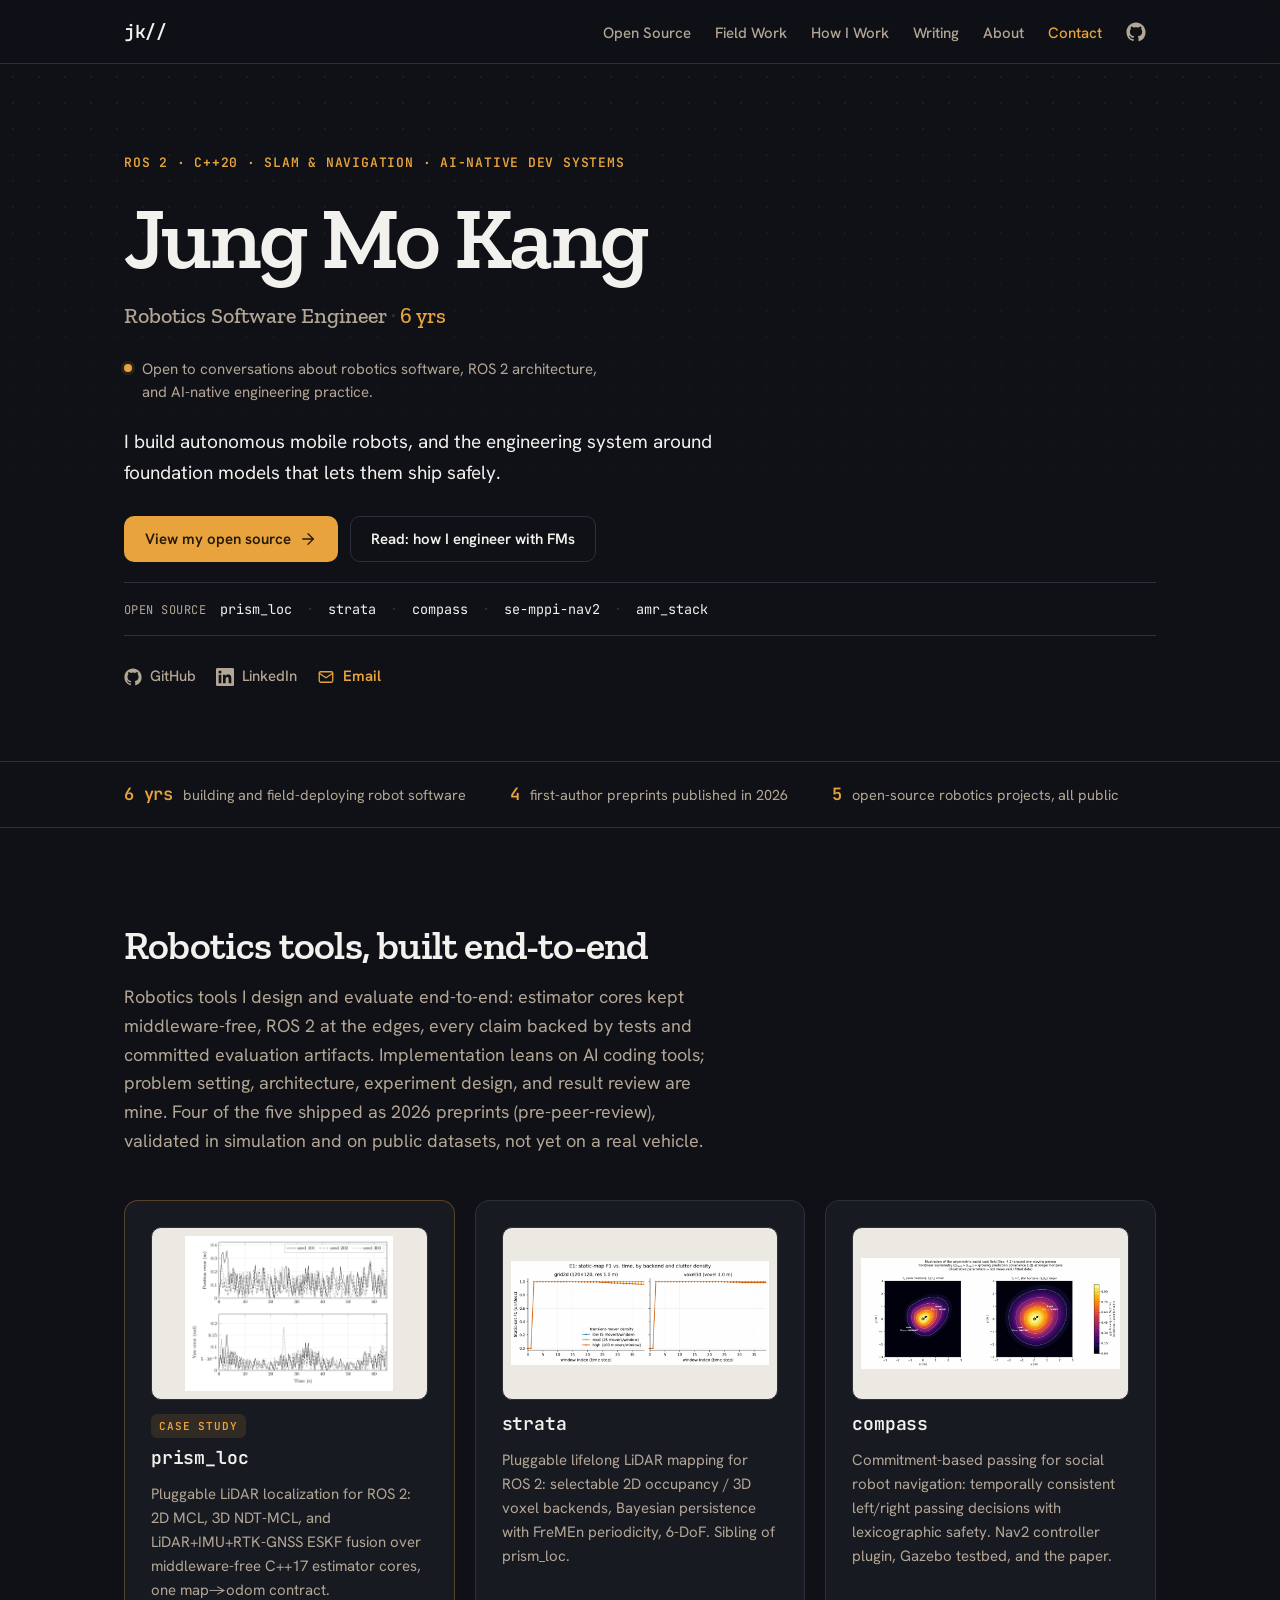
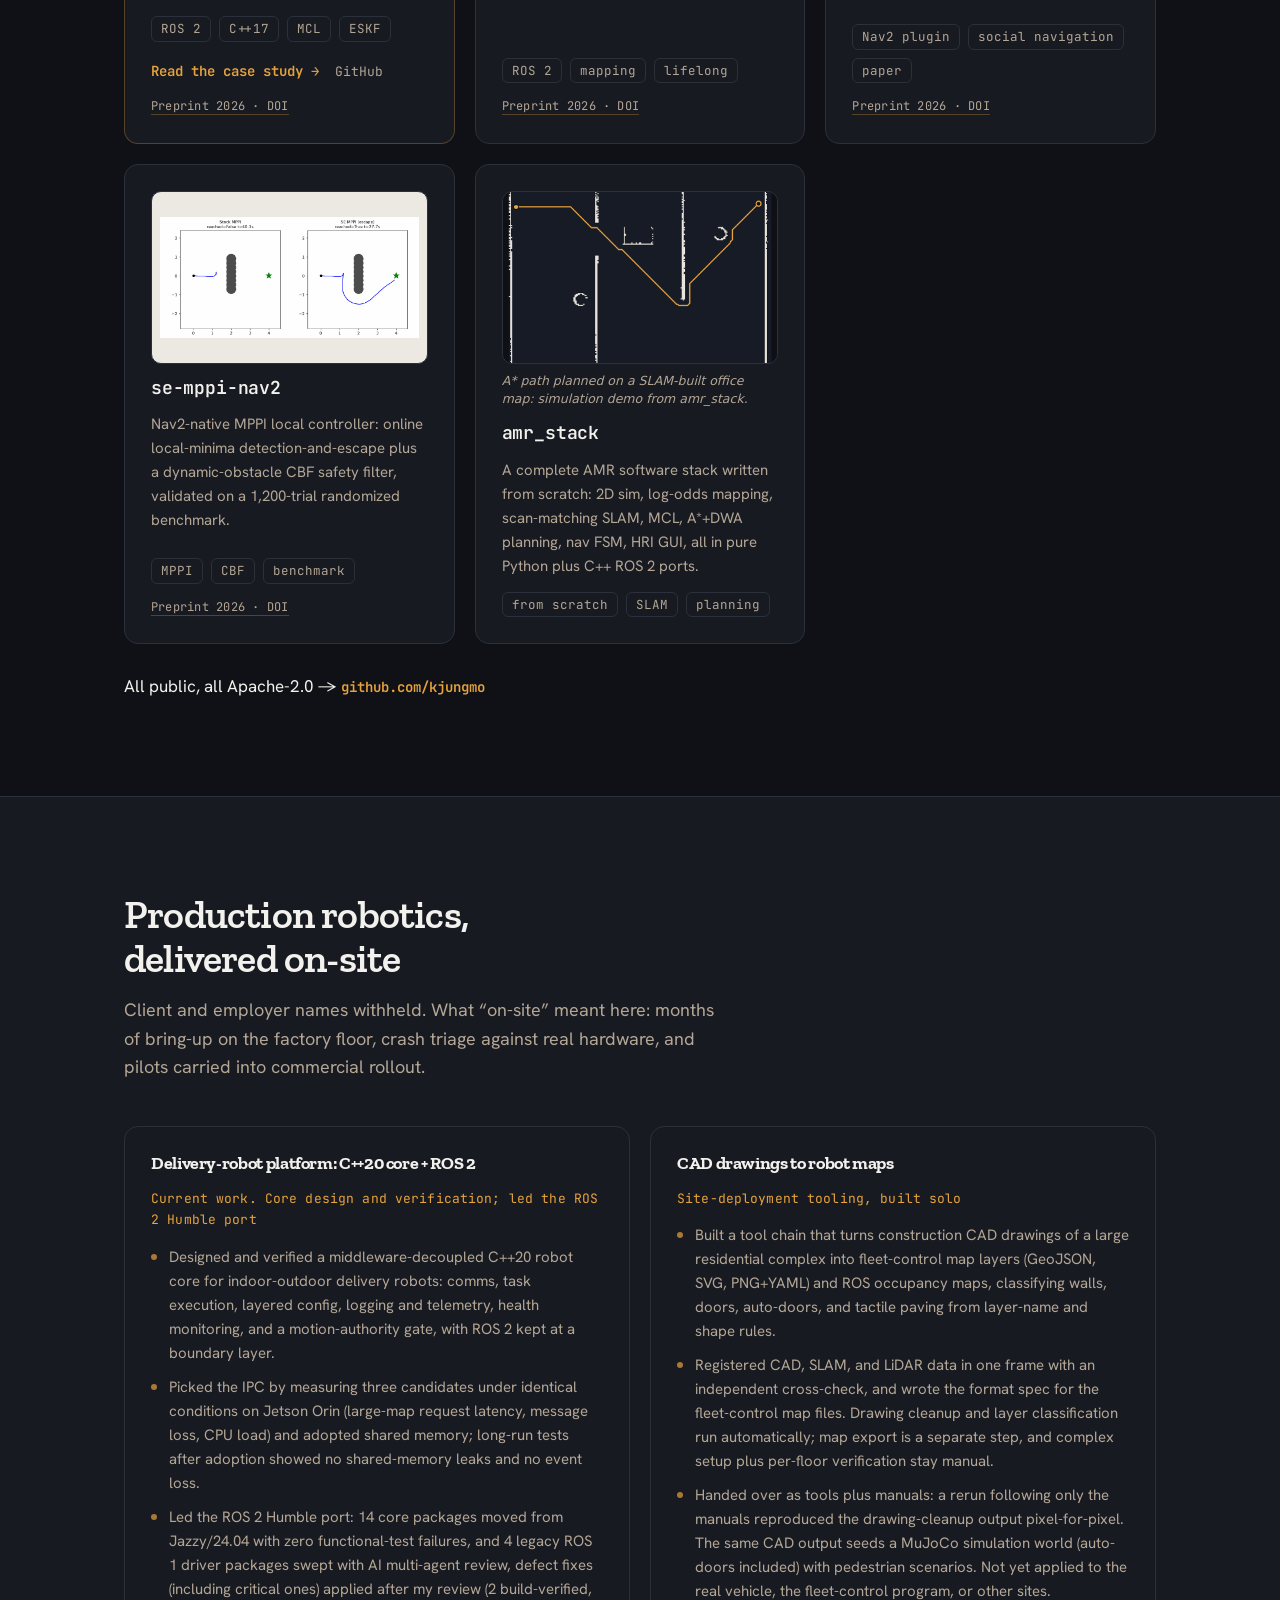
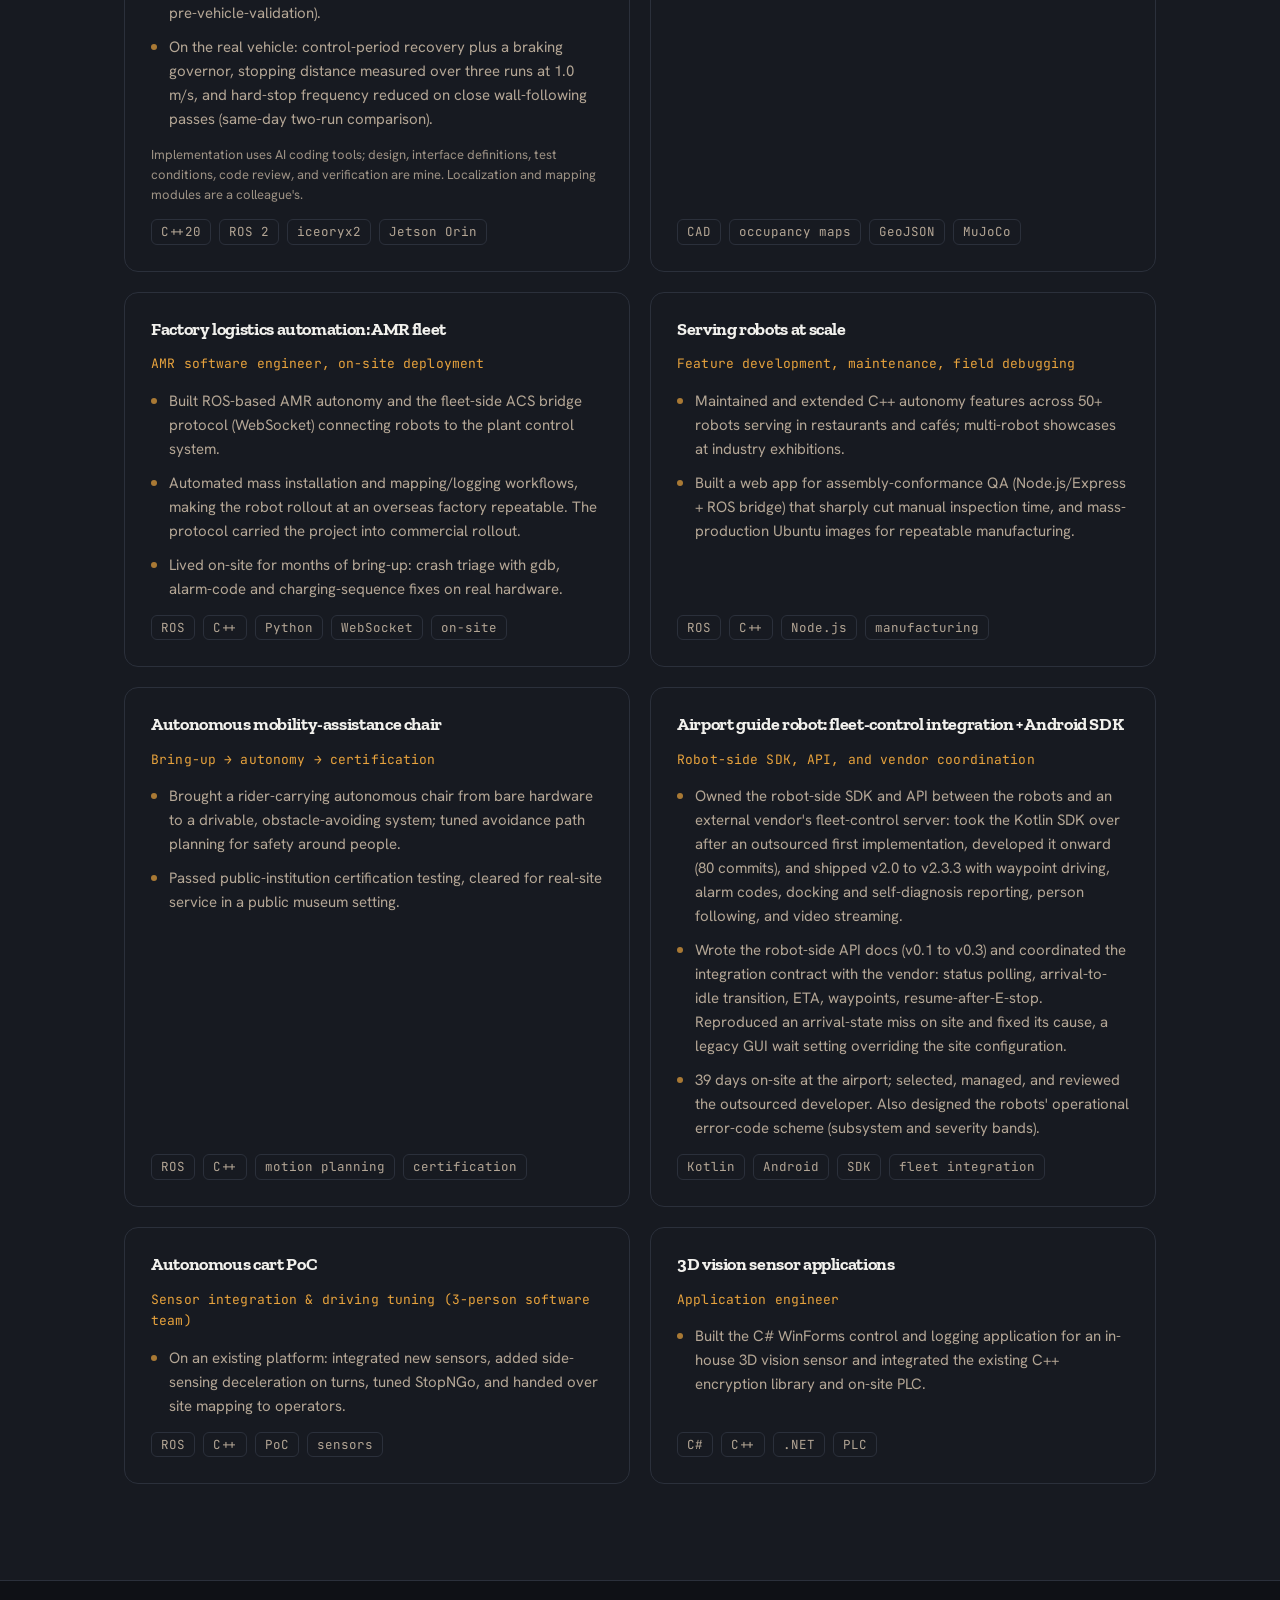
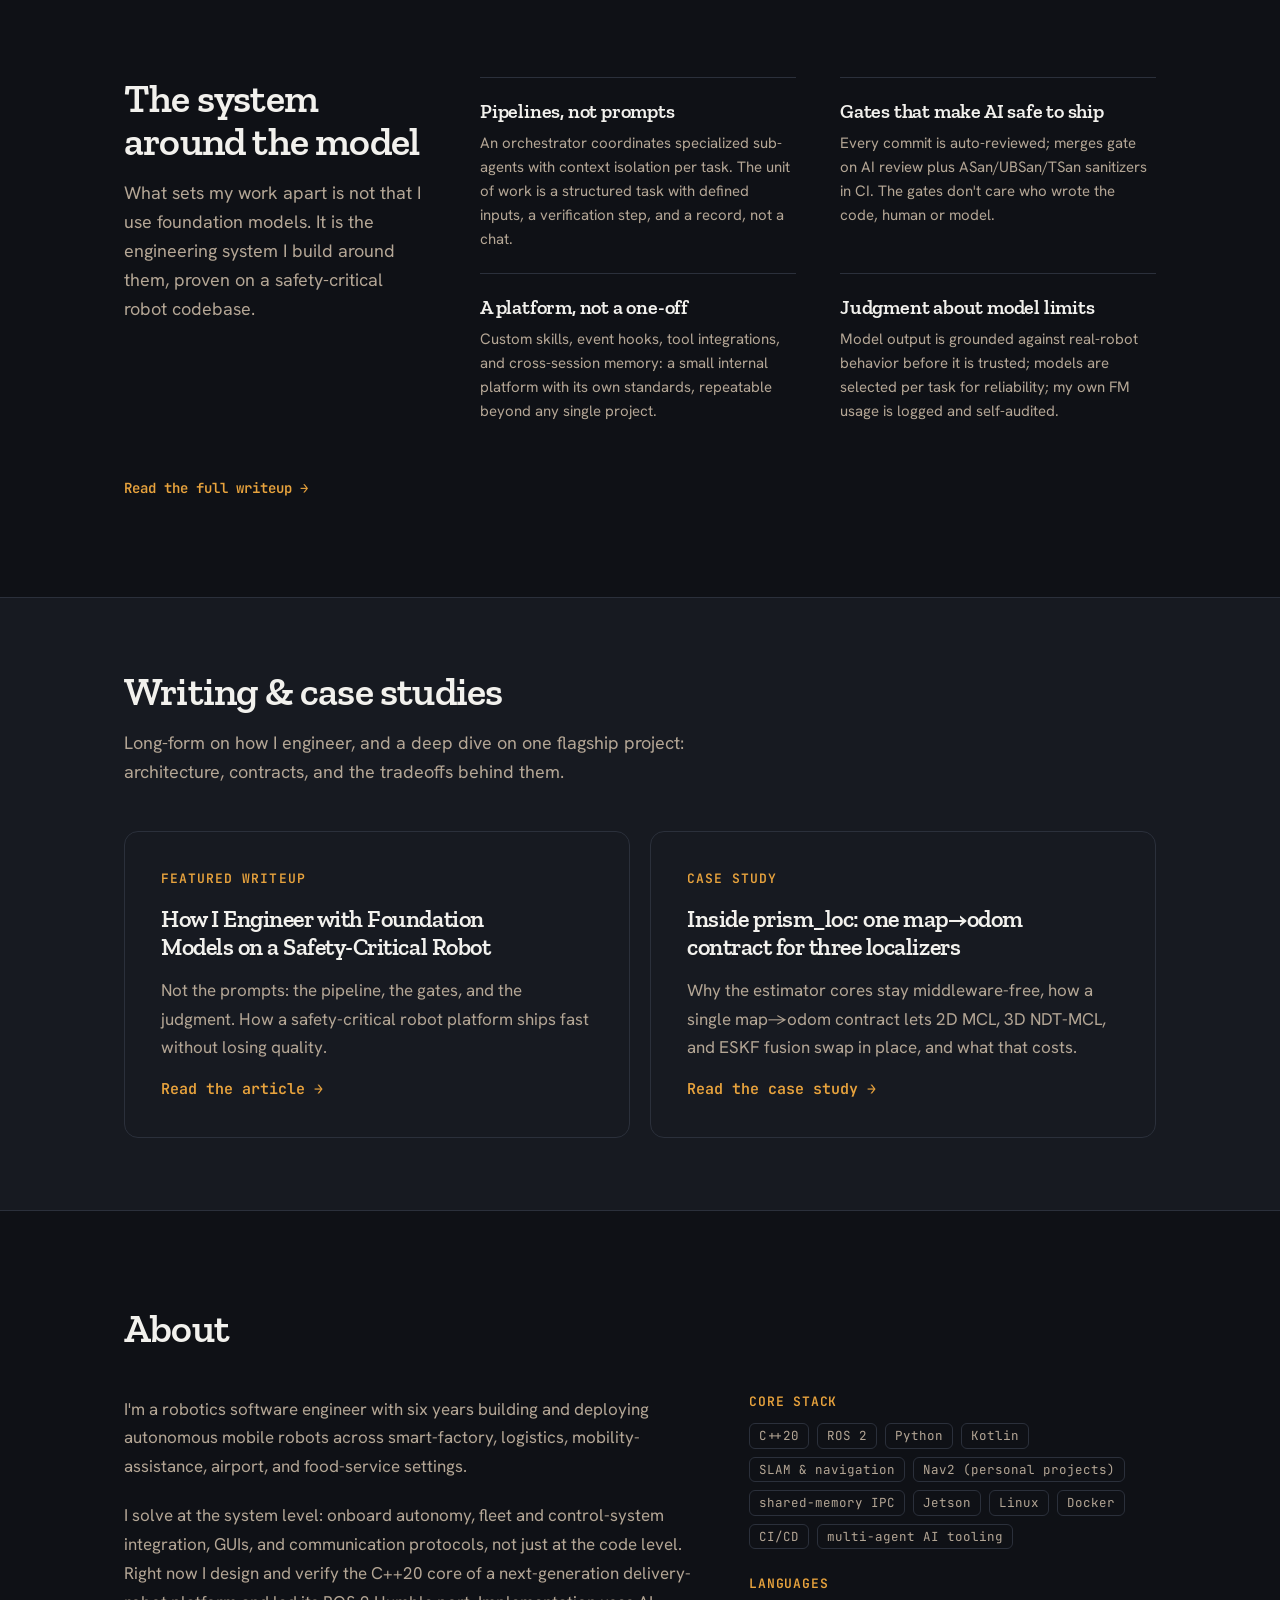
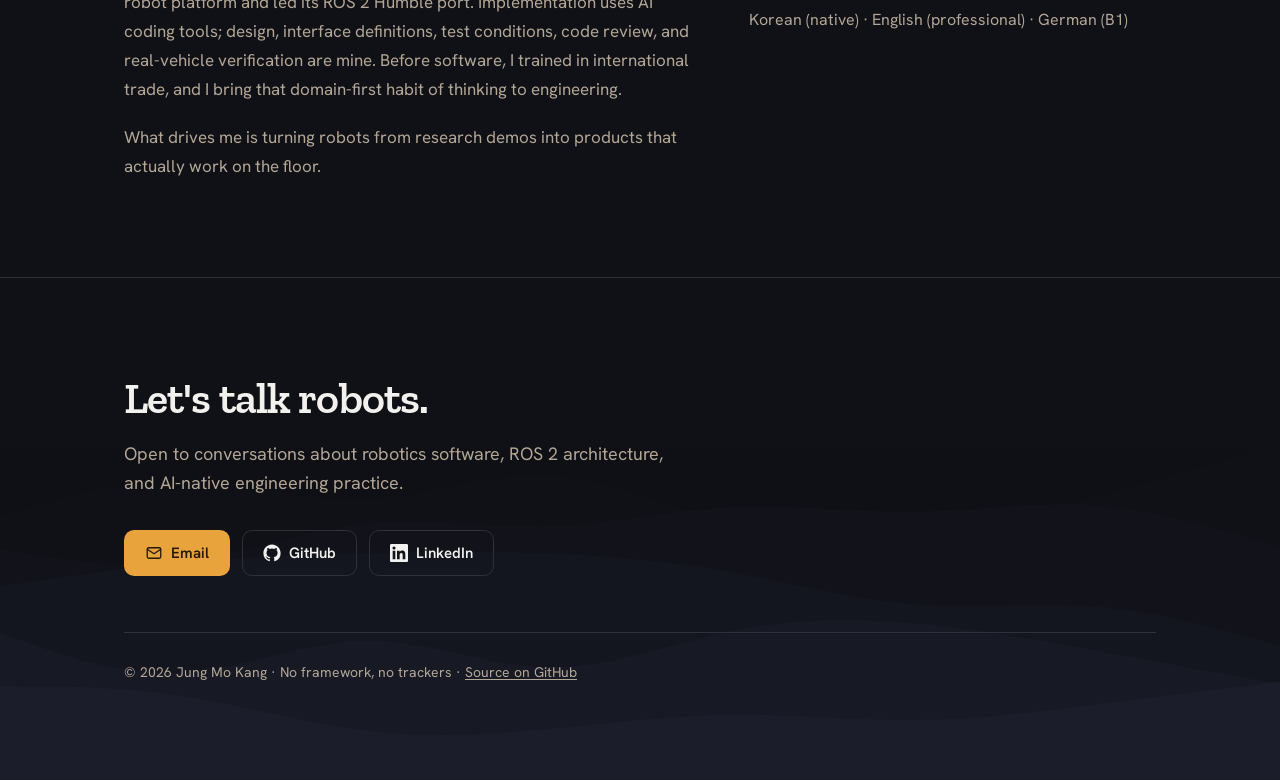
==== commit 478ba067: "Drop robo-ops from the site (user decision 2026-11-16); open-source count 6 -> 5" ====
--- a/index.html
+++ b/index.html
@@ -76,8 +76,7 @@
           <a href="https://github.com/kjungmo/strata">strata</a><span class="proof-sep" aria-hidden="true">·</span>
           <a href="https://github.com/kjungmo/compass">compass</a><span class="proof-sep" aria-hidden="true">·</span>
           <a href="https://github.com/kjungmo/se-mppi-nav2">se-mppi-nav2</a><span class="proof-sep" aria-hidden="true">·</span>
-          <a href="https://github.com/kjungmo/amr_stack">amr_stack</a><span class="proof-sep" aria-hidden="true">·</span>
-          <a href="https://github.com/kjungmo/robo-ops">robo-ops</a>
+          <a href="https://github.com/kjungmo/amr_stack">amr_stack</a>
         </div>
         <div class="hero-links reveal">
           <a href="https://github.com/kjungmo">
@@ -108,7 +107,7 @@
           <div class="label">first-author preprints published in 2026</div>
         </div>
         <div class="stat">
-          <div class="num">6</div>
+          <div class="num">5</div>
           <div class="label">open-source robotics projects, all public</div>
         </div>
       </div>
@@ -119,7 +118,7 @@
       <div class="container">
         <div class="section-head reveal">
           <h2 class="section-title" id="os-title">Robotics tools, built end-to-end</h2>
-          <p class="section-intro">Robotics tools I design and evaluate end-to-end: estimator cores kept middleware-free, ROS 2 at the edges, every claim backed by tests and committed evaluation artifacts. Implementation leans on AI coding tools; problem setting, architecture, experiment design, and result review are mine. Four of the six shipped as 2026 preprints (pre-peer-review), validated in simulation and on public datasets, not yet on a real vehicle.</p>
+          <p class="section-intro">Robotics tools I design and evaluate end-to-end: estimator cores kept middleware-free, ROS 2 at the edges, every claim backed by tests and committed evaluation artifacts. Implementation leans on AI coding tools; problem setting, architecture, experiment design, and result review are mine. Four of the five shipped as 2026 preprints (pre-peer-review), validated in simulation and on public datasets, not yet on a real vehicle.</p>
         </div>
 
         <div class="grid grid-os">
@@ -192,18 +191,6 @@
               <span class="chip">from scratch</span><span class="chip">SLAM</span><span class="chip">planning</span>
             </div>
             <a class="stretched" href="https://github.com/kjungmo/amr_stack" aria-label="amr_stack on GitHub"></a>
-          </article>
-
-          <article class="card card-link reveal">
-            <div class="card-figure">
-              <img src="assets/img/roboops-dash.png" width="880" height="550" loading="lazy" decoding="async" alt="Operator-console dashboard screen from robo-ops: a fleet-status summary row, a per-robot state list, and a live alarm and event feed.">
-            </div>
-            <h3 class="card-name">robo-ops</h3>
-            <p class="card-desc">Operator console for AMR/AGV fleet control: 30 interactive screens (dashboard, live map, remote control, KPI analytics) as a fully client-side React 19 + TypeScript app.</p>
-            <div class="card-chips chips">
-              <span class="chip">React 19</span><span class="chip">TypeScript</span><span class="chip">fleet ops</span>
-            </div>
-            <a class="stretched" href="https://github.com/kjungmo/robo-ops" aria-label="robo-ops on GitHub"></a>
           </article>
         </div>
 
